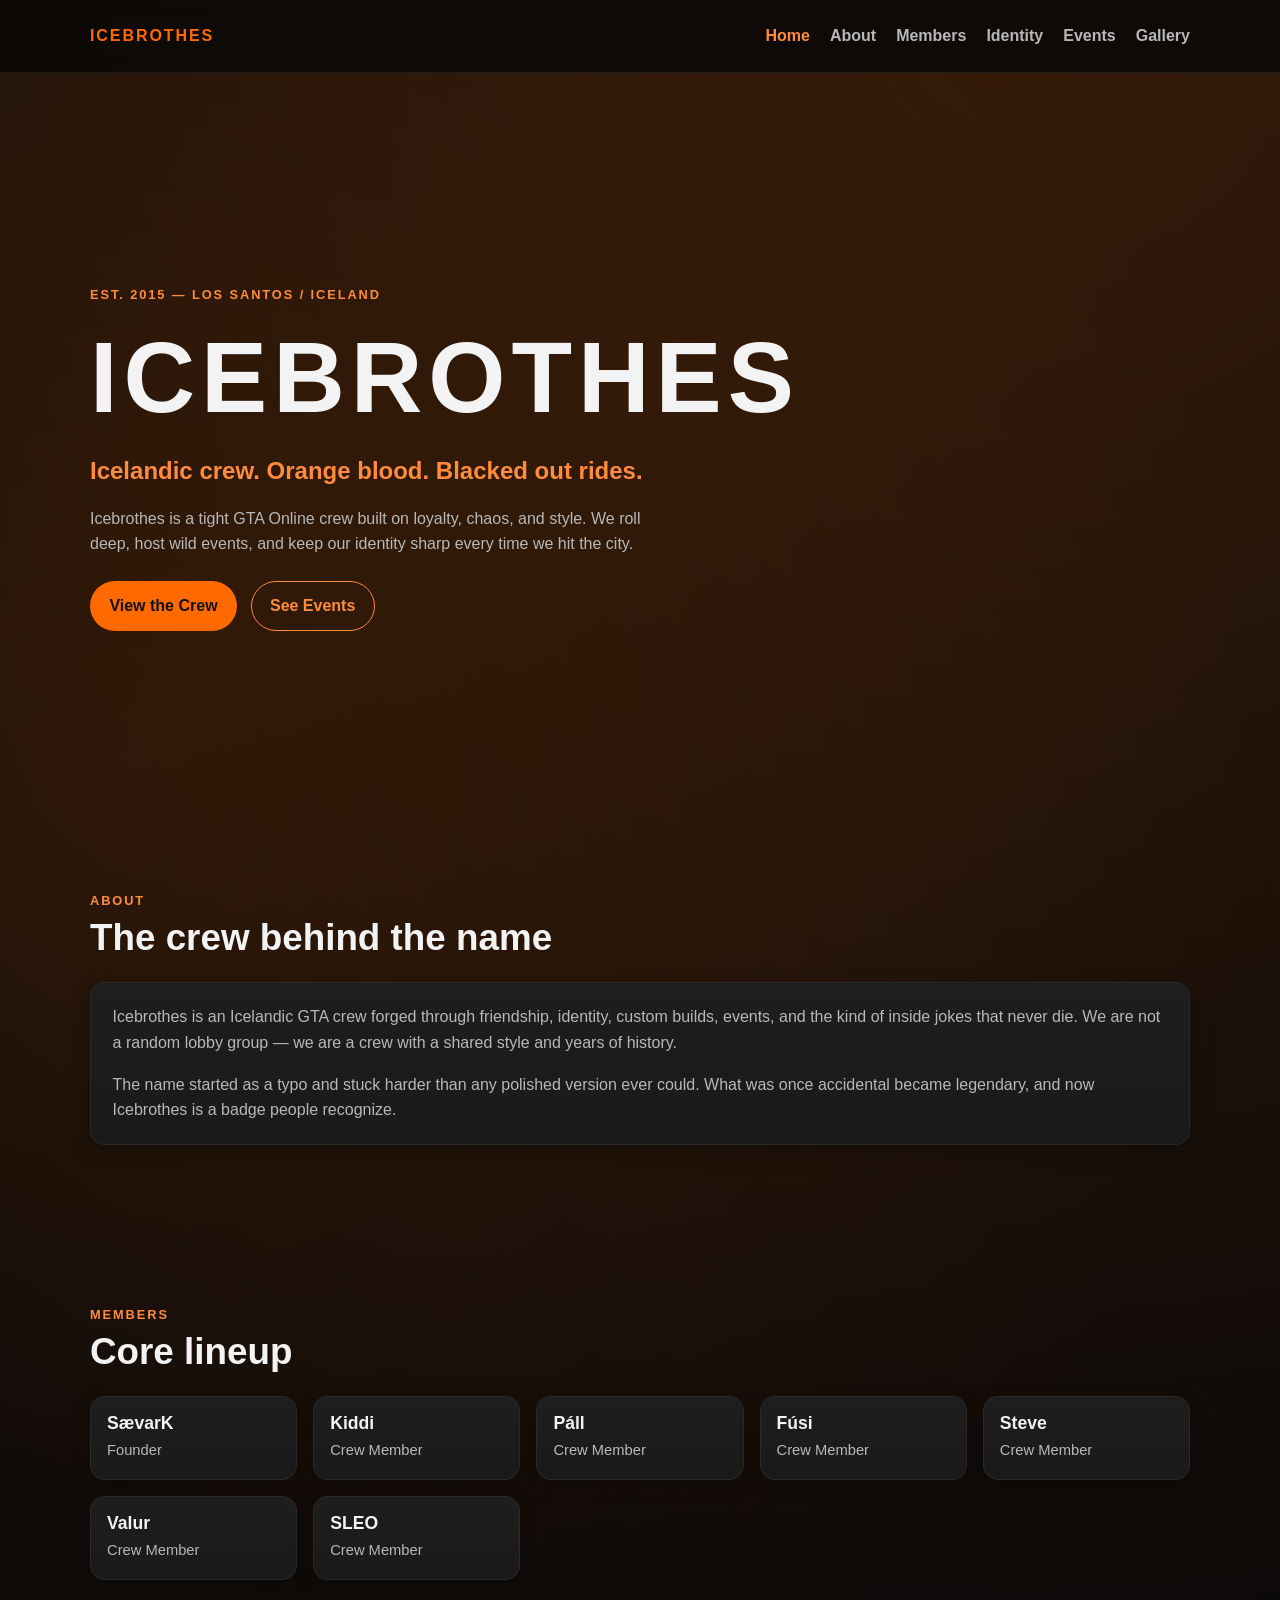
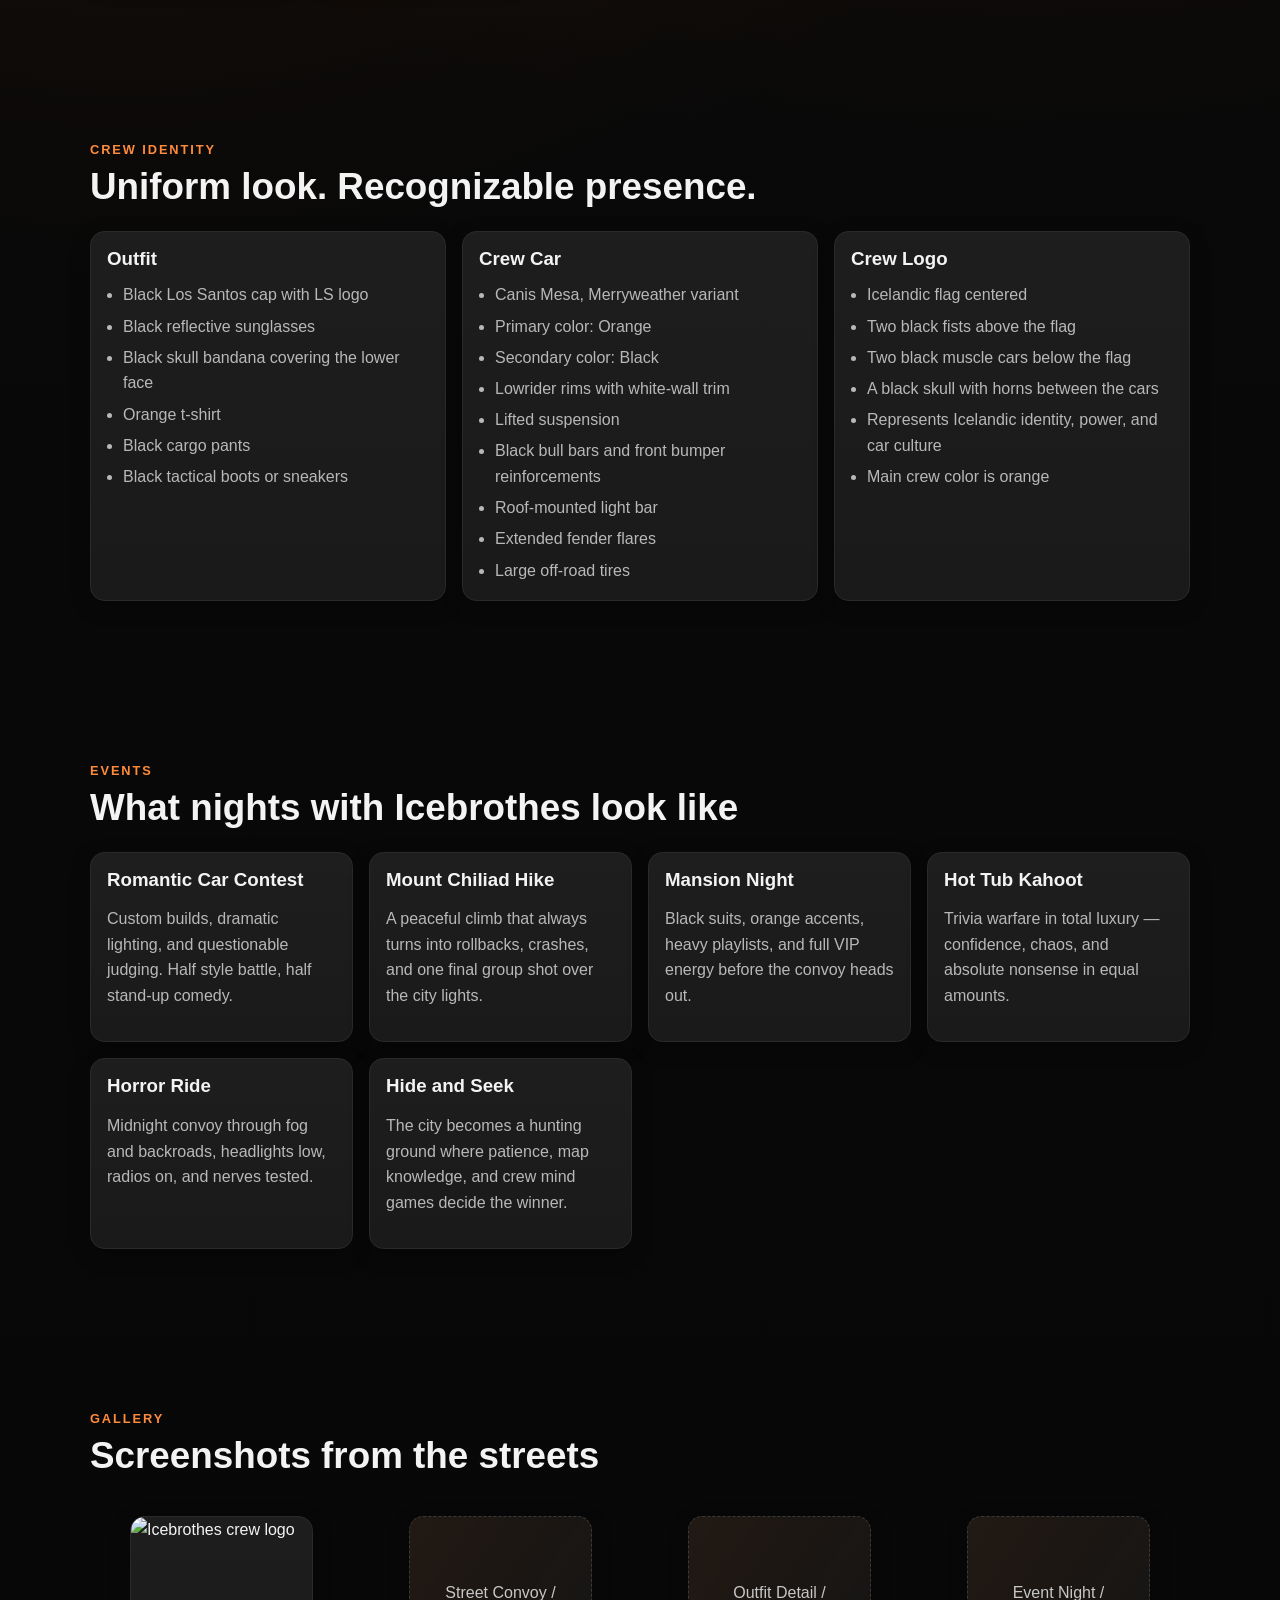
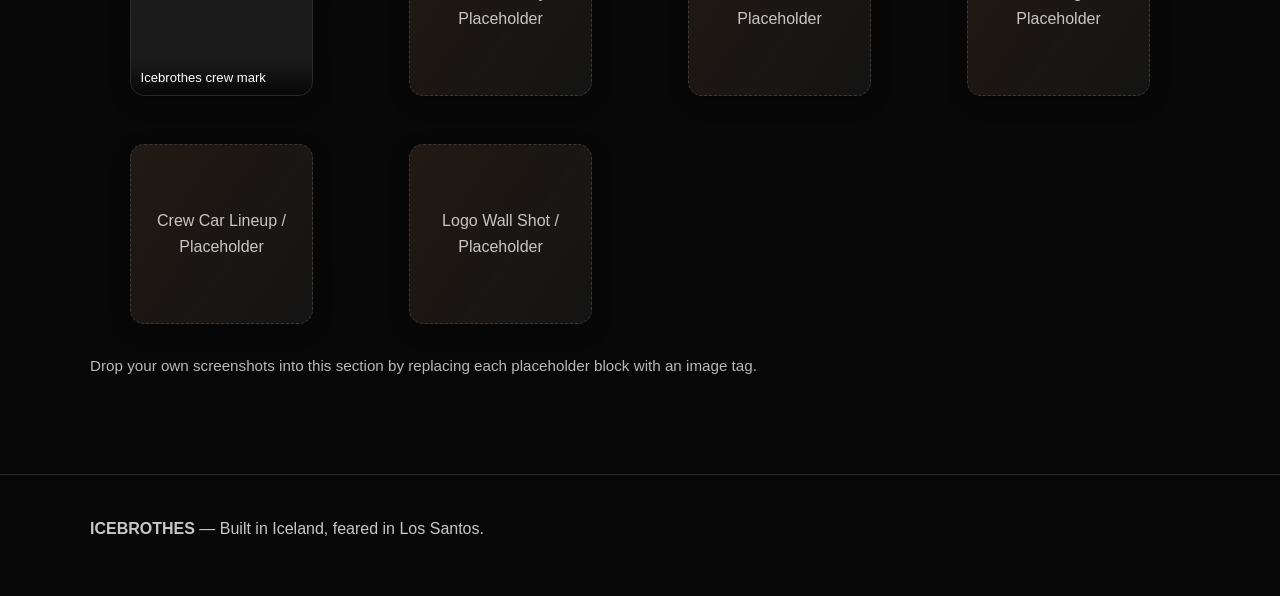
==== index.html @ 5634d784 "Build one-page Icebrothes static website Agent-Logs-Url: https://github.com/SaevarK966/Icebrothes/se" ====
<!DOCTYPE html>
<html lang="en">
<head>
  <meta charset="UTF-8" />
  <meta name="viewport" content="width=device-width, initial-scale=1.0" />
  <meta name="description" content="Icebrothes — Icelandic GTA Online crew. Orange blood. Blacked out rides." />
  <title>Icebrothes | Icelandic GTA Crew</title>
  <link rel="stylesheet" href="style.css" />
</head>
<body>
  <a class="skip-link" href="#home">Skip to content</a>

  <header class="site-header">
    <nav class="nav container" aria-label="Main navigation">
      <a class="brand" href="#home">ICEBROTHES</a>
      <button class="menu-toggle" aria-expanded="false" aria-controls="primary-nav" aria-label="Toggle menu">
        <span></span>
        <span></span>
        <span></span>
      </button>
      <ul id="primary-nav" class="nav-links">
        <li><a href="#home">Home</a></li>
        <li><a href="#about">About</a></li>
        <li><a href="#members">Members</a></li>
        <li><a href="#identity">Identity</a></li>
        <li><a href="#events">Events</a></li>
        <li><a href="#gallery">Gallery</a></li>
      </ul>
    </nav>
  </header>

  <main id="home">
    <section class="hero section container reveal">
      <p class="eyebrow">EST. 2015 — LOS SANTOS / ICELAND</p>
      <h1>ICEBROTHES</h1>
      <p class="tagline">Icelandic crew. Orange blood. Blacked out rides.</p>
      <p class="lead">
        Icebrothes is a tight GTA Online crew built on loyalty, chaos, and style. We roll deep, host wild events,
        and keep our identity sharp every time we hit the city.
      </p>
      <div class="hero-actions">
        <a class="btn btn-primary" href="#members">View the Crew</a>
        <a class="btn btn-ghost" href="#events">See Events</a>
      </div>
    </section>

    <section id="about" class="section container reveal">
      <div class="section-heading">
        <p class="eyebrow">About</p>
        <h2>The crew behind the name</h2>
      </div>
      <div class="panel">
        <p>
          Icebrothes is an Icelandic GTA crew forged through friendship, identity, custom builds, events, and the kind of
          inside jokes that never die. We are not a random lobby group — we are a crew with a shared style and years of history.
        </p>
        <p>
          The name started as a typo and stuck harder than any polished version ever could. What was once accidental became
          legendary, and now Icebrothes is a badge people recognize.
        </p>
      </div>
    </section>

    <section id="members" class="section container reveal">
      <div class="section-heading">
        <p class="eyebrow">Members</p>
        <h2>Core lineup</h2>
      </div>
      <div class="card-grid members-grid">
        <article class="card member-card"><h3>SævarK</h3><p>Founder</p></article>
        <article class="card member-card"><h3>Kiddi</h3><p>Crew Member</p></article>
        <article class="card member-card"><h3>Páll</h3><p>Crew Member</p></article>
        <article class="card member-card"><h3>Fúsi</h3><p>Crew Member</p></article>
        <article class="card member-card"><h3>Steve</h3><p>Crew Member</p></article>
        <article class="card member-card"><h3>Valur</h3><p>Crew Member</p></article>
        <article class="card member-card"><h3>SLEO</h3><p>Crew Member</p></article>
      </div>
    </section>

    <section id="identity" class="section container reveal">
      <div class="section-heading">
        <p class="eyebrow">Crew Identity</p>
        <h2>Uniform look. Recognizable presence.</h2>
      </div>
      <div class="card-grid identity-grid">
        <article class="card">
          <h3>Outfit</h3>
          <ul>
            <li>Black Los Santos cap with LS logo</li>
            <li>Black reflective sunglasses</li>
            <li>Black skull bandana covering the lower face</li>
            <li>Orange t-shirt</li>
            <li>Black cargo pants</li>
            <li>Black tactical boots or sneakers</li>
          </ul>
        </article>
        <article class="card">
          <h3>Crew Car</h3>
          <ul>
            <li>Canis Mesa, Merryweather variant</li>
            <li>Primary color: Orange</li>
            <li>Secondary color: Black</li>
            <li>Lowrider rims with white-wall trim</li>
            <li>Lifted suspension</li>
            <li>Black bull bars and front bumper reinforcements</li>
            <li>Roof-mounted light bar</li>
            <li>Extended fender flares</li>
            <li>Large off-road tires</li>
          </ul>
        </article>
        <article class="card">
          <h3>Crew Logo</h3>
          <ul>
            <li>Icelandic flag centered</li>
            <li>Two black fists above the flag</li>
            <li>Two black muscle cars below the flag</li>
            <li>A black skull with horns between the cars</li>
            <li>Represents Icelandic identity, power, and car culture</li>
            <li>Main crew color is orange</li>
          </ul>
        </article>
      </div>
    </section>

    <section id="events" class="section container reveal">
      <div class="section-heading">
        <p class="eyebrow">Events</p>
        <h2>What nights with Icebrothes look like</h2>
      </div>
      <div class="card-grid events-grid">
        <article class="card"><h3>Romantic Car Contest</h3><p>Custom builds, dramatic lighting, and questionable judging. Half style battle, half stand-up comedy.</p></article>
        <article class="card"><h3>Mount Chiliad Hike</h3><p>A peaceful climb that always turns into rollbacks, crashes, and one final group shot over the city lights.</p></article>
        <article class="card"><h3>Mansion Night</h3><p>Black suits, orange accents, heavy playlists, and full VIP energy before the convoy heads out.</p></article>
        <article class="card"><h3>Hot Tub Kahoot</h3><p>Trivia warfare in total luxury — confidence, chaos, and absolute nonsense in equal amounts.</p></article>
        <article class="card"><h3>Horror Ride</h3><p>Midnight convoy through fog and backroads, headlights low, radios on, and nerves tested.</p></article>
        <article class="card"><h3>Hide and Seek</h3><p>The city becomes a hunting ground where patience, map knowledge, and crew mind games decide the winner.</p></article>
      </div>
    </section>

    <section id="gallery" class="section container reveal">
      <div class="section-heading">
        <p class="eyebrow">Gallery</p>
        <h2>Screenshots from the streets</h2>
      </div>
      <div class="gallery-grid" aria-label="Image placeholders for crew screenshots">
        <figure class="gallery-item has-image">
          <img src="https://github.com/user-attachments/assets/0f6890c6-eac4-4b4f-9a93-0c4529bdffd0" alt="Icebrothes crew logo" loading="lazy" />
          <figcaption>Icebrothes crew mark</figcaption>
        </figure>
        <figure class="gallery-item placeholder"><span>Street Convoy / Placeholder</span></figure>
        <figure class="gallery-item placeholder"><span>Outfit Detail / Placeholder</span></figure>
        <figure class="gallery-item placeholder"><span>Event Night / Placeholder</span></figure>
        <figure class="gallery-item placeholder"><span>Crew Car Lineup / Placeholder</span></figure>
        <figure class="gallery-item placeholder"><span>Logo Wall Shot / Placeholder</span></figure>
      </div>
      <p class="gallery-note">Drop your own screenshots into this section by replacing each placeholder block with an image tag.</p>
    </section>
  </main>

  <footer class="site-footer">
    <div class="container">
      <p><strong>ICEBROTHES</strong> — Built in Iceland, feared in Los Santos.</p>
    </div>
  </footer>

  <script src="script.js"></script>
</body>
</html>
---- style.css ----
:root {
  --bg: #080808;
  --bg-soft: #141414;
  --card: #1a1a1a;
  --text: #f3f3f3;
  --muted: #b8b8b8;
  --accent: #ff6a00;
  --accent-soft: #ff8b3d;
  --border: #2a2a2a;
  --shadow: 0 12px 30px rgba(0, 0, 0, 0.35);
}

* {
  box-sizing: border-box;
}

html {
  scroll-behavior: smooth;
}

body {
  margin: 0;
  font-family: "Segoe UI", Inter, Roboto, Arial, sans-serif;
  background:
    radial-gradient(circle at 80% 0%, rgba(255, 106, 0, 0.18), transparent 45%),
    radial-gradient(circle at 10% 20%, rgba(255, 106, 0, 0.1), transparent 35%),
    linear-gradient(180deg, #0a0a0a 0%, #070707 100%);
  color: var(--text);
  line-height: 1.6;
}

a {
  color: inherit;
  text-decoration: none;
}

img {
  max-width: 100%;
  display: block;
}

.container {
  width: min(1100px, 92%);
  margin: 0 auto;
}

.section {
  padding: 5rem 0;
}

.skip-link {
  position: absolute;
  left: -9999px;
}

.skip-link:focus {
  left: 1rem;
  top: 1rem;
  background: var(--accent);
  color: #000;
  padding: 0.5rem 0.75rem;
  border-radius: 0.375rem;
  z-index: 1000;
}

.site-header {
  position: sticky;
  top: 0;
  z-index: 999;
  backdrop-filter: blur(8px);
  background: rgba(8, 8, 8, 0.82);
  border-bottom: 1px solid rgba(255, 255, 255, 0.08);
}

.nav {
  min-height: 4.5rem;
  display: flex;
  align-items: center;
  justify-content: space-between;
  gap: 1rem;
}

.brand {
  font-weight: 900;
  letter-spacing: 0.12em;
  color: var(--accent);
}

.nav-links {
  list-style: none;
  display: flex;
  gap: 1.25rem;
  margin: 0;
  padding: 0;
}

.nav-links a {
  font-weight: 600;
  color: var(--muted);
  transition: color 0.2s ease;
}

.nav-links a:hover,
.nav-links a:focus-visible,
.nav-links a.active {
  color: var(--accent-soft);
}

.menu-toggle {
  display: none;
  border: 1px solid var(--border);
  background: var(--bg-soft);
  border-radius: 0.5rem;
  width: 2.7rem;
  height: 2.7rem;
  padding: 0.4rem;
  cursor: pointer;
}

.menu-toggle span {
  display: block;
  width: 100%;
  height: 2px;
  background: var(--text);
  margin: 0.3rem 0;
}

.hero {
  min-height: 82vh;
  display: grid;
  align-content: center;
  gap: 1rem;
  padding-top: 7rem;
}

.eyebrow {
  color: var(--accent-soft);
  text-transform: uppercase;
  letter-spacing: 0.15em;
  font-size: 0.8rem;
  font-weight: 700;
  margin: 0;
}

h1,
h2,
h3 {
  margin: 0;
  line-height: 1.15;
}

h1 {
  font-size: clamp(2.5rem, 8vw, 6.2rem);
  letter-spacing: 0.06em;
}

.tagline {
  margin: 0;
  font-size: clamp(1.05rem, 2.4vw, 1.5rem);
  font-weight: 700;
  color: var(--accent-soft);
}

.lead {
  max-width: 62ch;
  margin: 0;
  color: var(--muted);
}

.hero-actions {
  display: flex;
  flex-wrap: wrap;
  gap: 0.85rem;
  margin-top: 0.5rem;
}

.btn {
  display: inline-flex;
  align-items: center;
  justify-content: center;
  border-radius: 999px;
  padding: 0.7rem 1.15rem;
  font-weight: 700;
  border: 1px solid transparent;
  transition: transform 0.2s ease, box-shadow 0.2s ease, border-color 0.2s ease, background-color 0.2s ease;
}

.btn:hover,
.btn:focus-visible {
  transform: translateY(-2px);
  box-shadow: var(--shadow);
}

.btn-primary {
  background: var(--accent);
  color: #111;
}

.btn-primary:hover,
.btn-primary:focus-visible {
  background: var(--accent-soft);
}

.btn-ghost {
  border-color: var(--accent-soft);
  color: var(--accent-soft);
}

.btn-ghost:hover,
.btn-ghost:focus-visible {
  background: rgba(255, 106, 0, 0.12);
}

.section-heading {
  margin-bottom: 1.4rem;
}

.section-heading h2 {
  margin-top: 0.35rem;
  font-size: clamp(1.6rem, 4vw, 2.3rem);
}

.panel,
.card,
.gallery-item {
  background: linear-gradient(180deg, rgba(255, 255, 255, 0.015), rgba(255, 255, 255, 0)), var(--card);
  border: 1px solid var(--border);
  border-radius: 0.9rem;
  box-shadow: 0 6px 20px rgba(0, 0, 0, 0.25);
}

.panel {
  padding: 1.35rem;
}

.panel p {
  margin: 0;
  color: var(--muted);
}

.panel p + p {
  margin-top: 1rem;
}

.card-grid {
  display: grid;
  gap: 1rem;
}

.members-grid {
  grid-template-columns: repeat(auto-fit, minmax(180px, 1fr));
}

.identity-grid,
.events-grid {
  grid-template-columns: repeat(auto-fit, minmax(240px, 1fr));
}

.card {
  padding: 1rem 1rem 1.05rem;
  transition: transform 0.2s ease, border-color 0.2s ease;
}

.card:hover,
.card:focus-within {
  transform: translateY(-3px);
  border-color: rgba(255, 106, 0, 0.45);
}

.member-card h3 {
  font-size: 1.1rem;
}

.member-card p {
  margin: 0.35rem 0 0;
  color: var(--accent-soft);
  font-size: 0.92rem;
}

.card p,
.card li {
  color: var(--muted);
}

.card ul {
  margin: 0.8rem 0 0;
  padding-left: 1rem;
}

.card li + li {
  margin-top: 0.35rem;
}

.gallery-grid {
  display: grid;
  gap: 1rem;
  grid-template-columns: repeat(auto-fit, minmax(220px, 1fr));
}

.gallery-item {
  min-height: 180px;
  position: relative;
  overflow: hidden;
}

.gallery-item img {
  width: 100%;
  height: 100%;
  object-fit: cover;
}

.gallery-item figcaption {
  position: absolute;
  bottom: 0;
  left: 0;
  right: 0;
  padding: 0.45rem 0.6rem;
  font-size: 0.82rem;
  color: #fff;
  background: linear-gradient(to top, rgba(0, 0, 0, 0.72), transparent);
}

.gallery-item.placeholder {
  display: grid;
  place-items: center;
  border-style: dashed;
  border-color: #3a3a3a;
  color: #c7c7c7;
  background:
    linear-gradient(125deg, rgba(255, 106, 0, 0.06), rgba(255, 106, 0, 0)),
    #141414;
  text-align: center;
  padding: 1rem;
}

.gallery-note {
  margin-top: 0.9rem;
  color: var(--muted);
  font-size: 0.95rem;
}

.site-footer {
  border-top: 1px solid var(--border);
  padding: 1.6rem 0 2.4rem;
  color: #c8c8c8;
}

.reveal {
  opacity: 0;
  transform: translateY(18px);
  transition: opacity 0.55s ease, transform 0.55s ease;
}

.reveal.visible {
  opacity: 1;
  transform: translateY(0);
}

:focus-visible {
  outline: 2px solid var(--accent-soft);
  outline-offset: 2px;
}

@media (max-width: 850px) {
  .menu-toggle {
    display: inline-block;
  }

  .nav-links {
    position: absolute;
    top: 4.5rem;
    left: 4%;
    right: 4%;
    background: rgba(14, 14, 14, 0.98);
    border: 1px solid var(--border);
    border-radius: 0.9rem;
    padding: 0.75rem;
    flex-direction: column;
    gap: 0.25rem;
    display: none;
  }

  .nav-links a {
    display: block;
    padding: 0.6rem 0.7rem;
    border-radius: 0.45rem;
  }

  .nav-links.open {
    display: flex;
  }

  .hero {
    min-height: 70vh;
  }
}
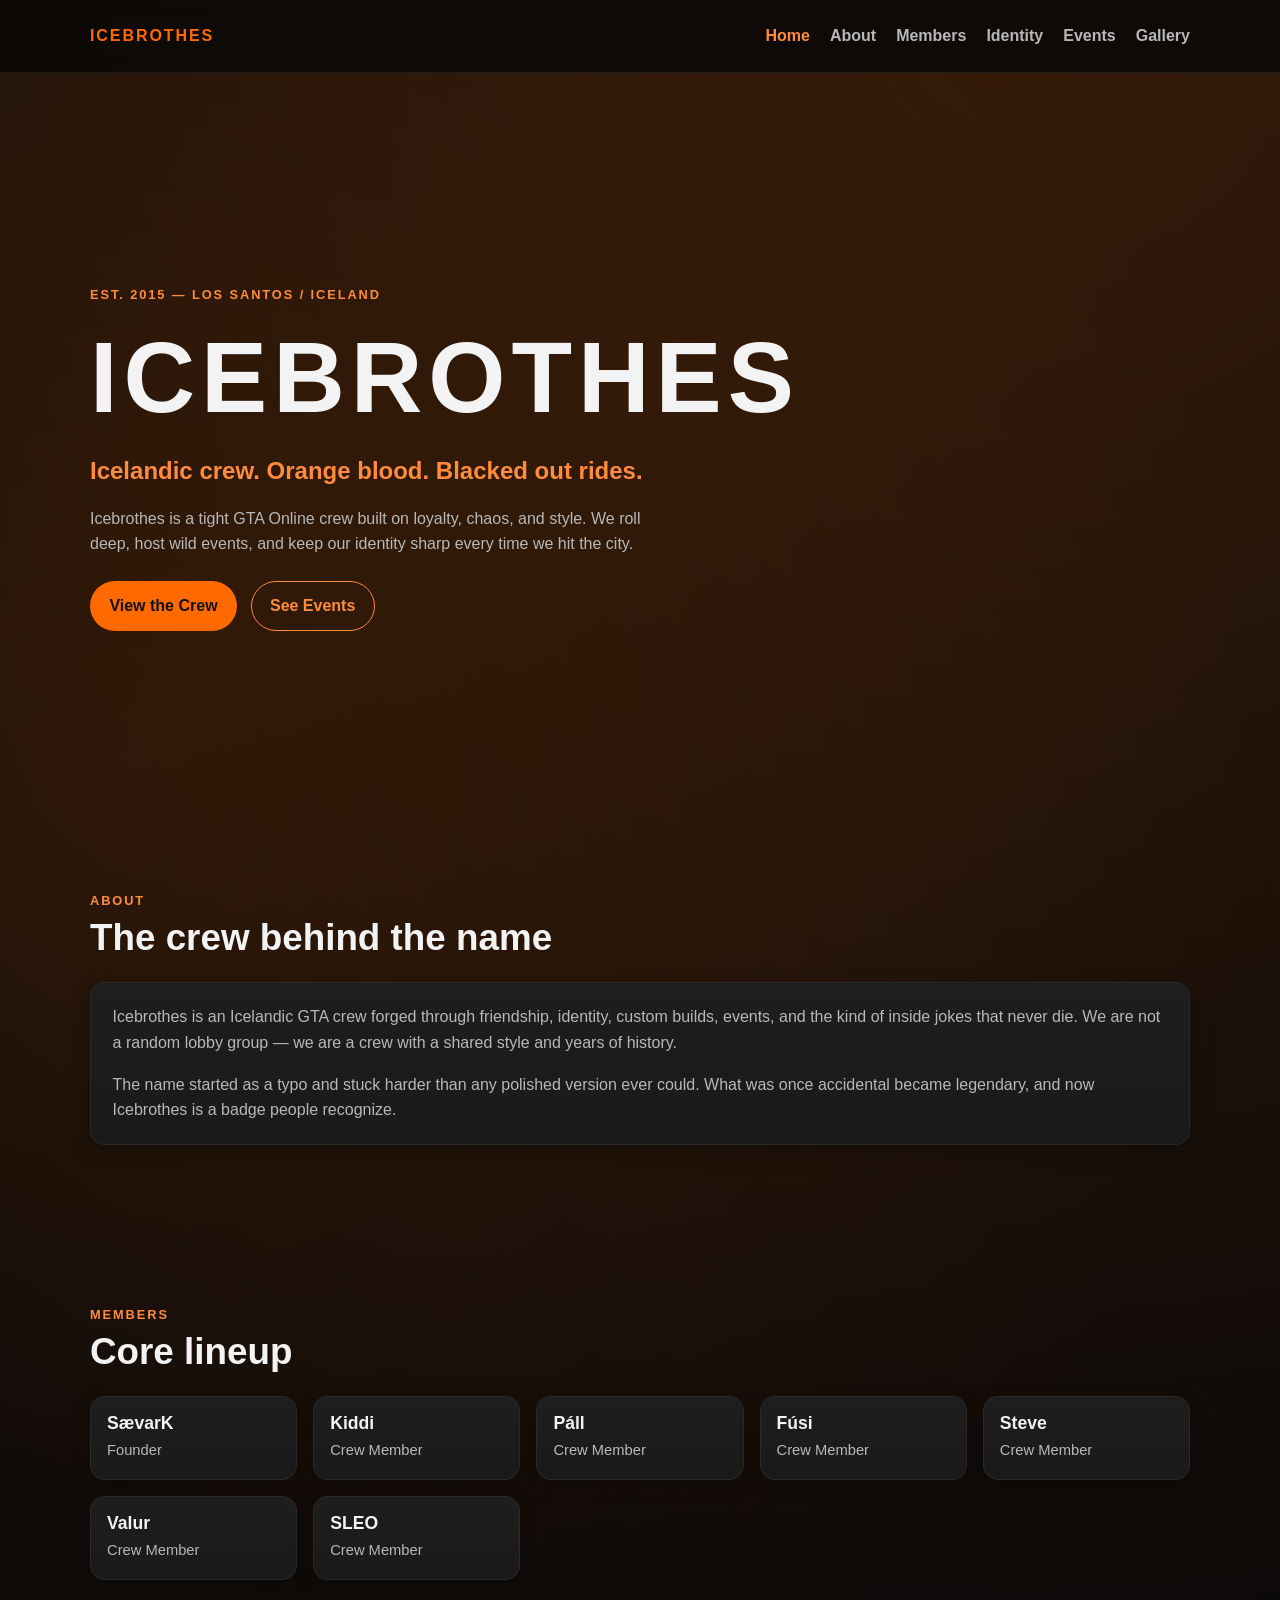
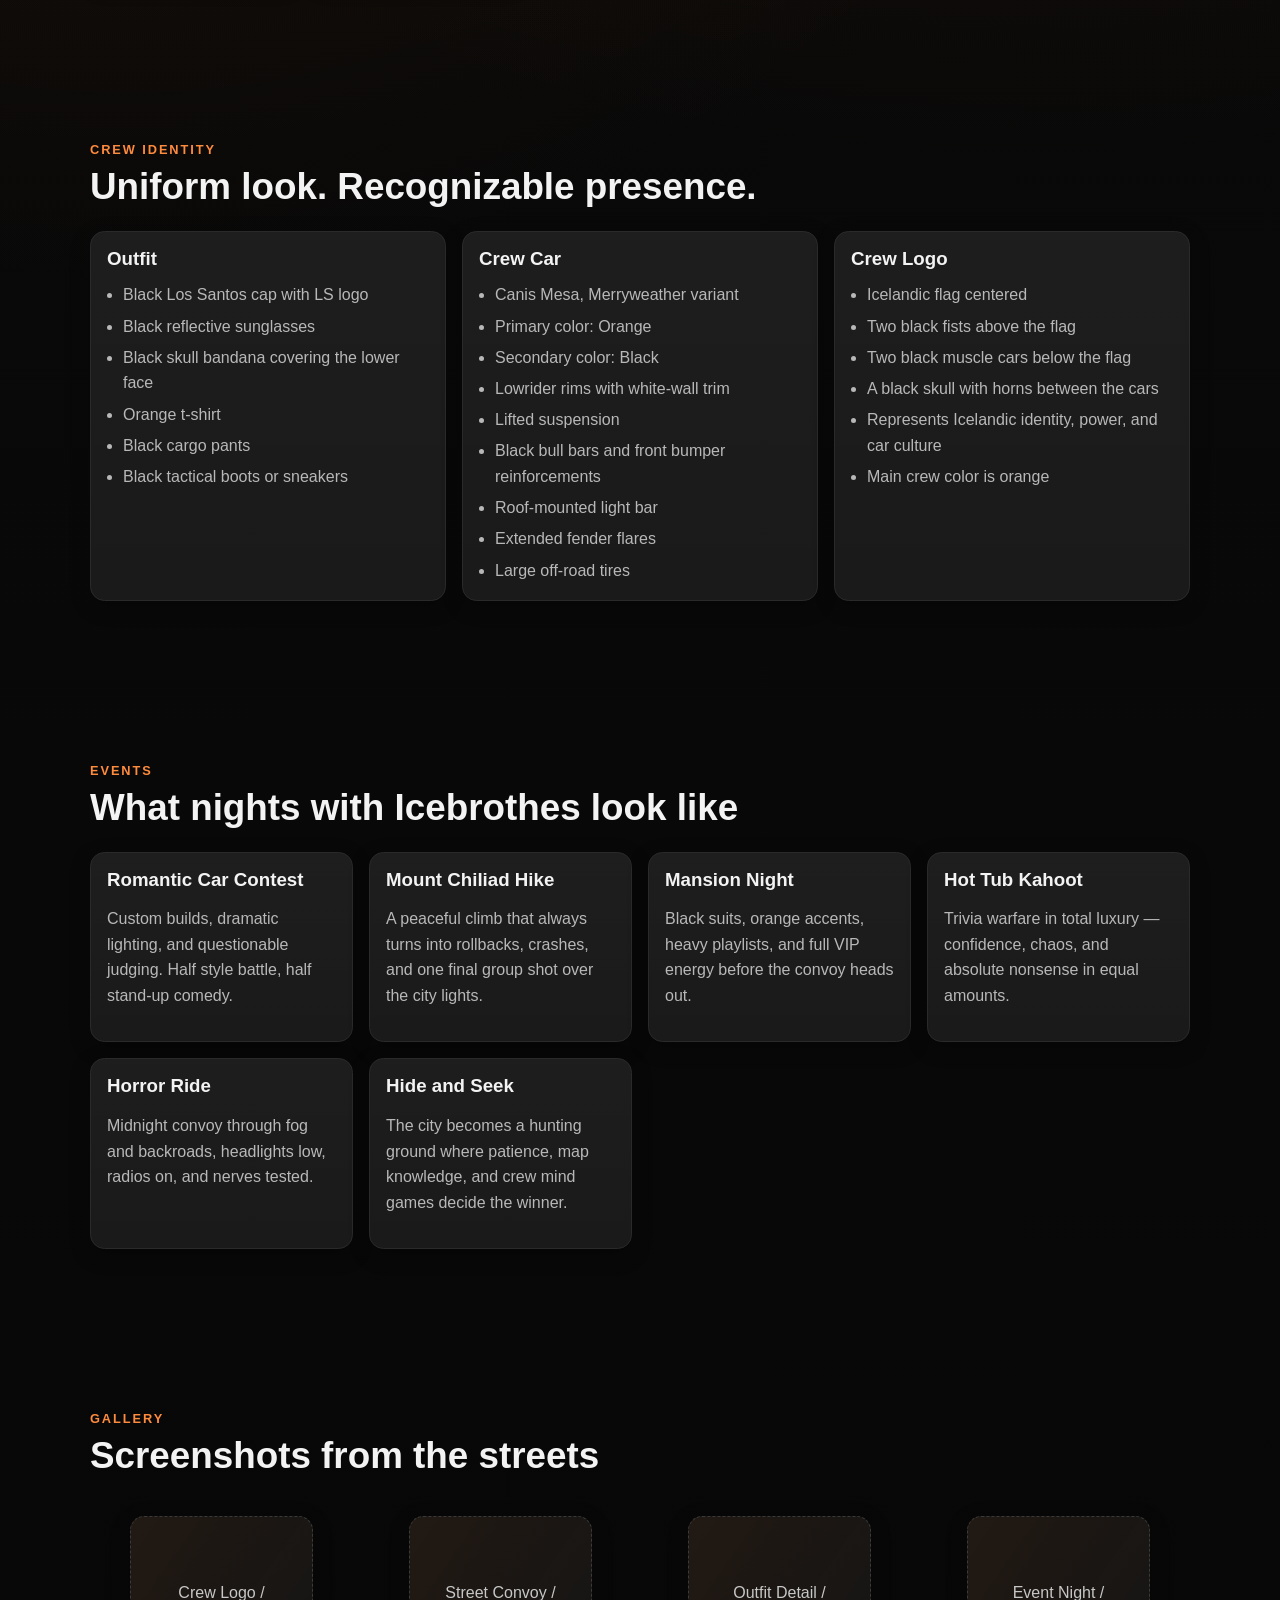
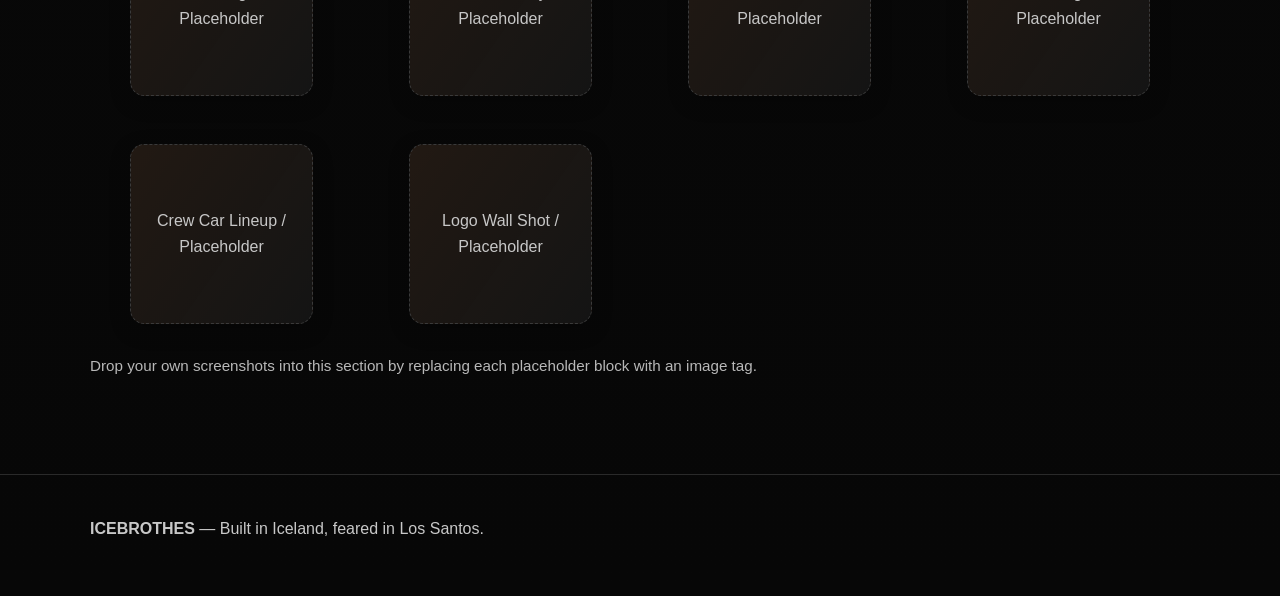
==== commit 92d8a3dd: "Refine static site robustness and dependency-free gallery Agent-Logs-Url: https://github.com/SaevarK" ====
--- a/index.html
+++ b/index.html
@@ -143,10 +143,7 @@
         <h2>Screenshots from the streets</h2>
       </div>
       <div class="gallery-grid" aria-label="Image placeholders for crew screenshots">
-        <figure class="gallery-item has-image">
-          <img src="https://github.com/user-attachments/assets/0f6890c6-eac4-4b4f-9a93-0c4529bdffd0" alt="Icebrothes crew logo" loading="lazy" />
-          <figcaption>Icebrothes crew mark</figcaption>
-        </figure>
+        <figure class="gallery-item placeholder"><span>Crew Logo / Placeholder</span></figure>
         <figure class="gallery-item placeholder"><span>Street Convoy / Placeholder</span></figure>
         <figure class="gallery-item placeholder"><span>Outfit Detail / Placeholder</span></figure>
         <figure class="gallery-item placeholder"><span>Event Night / Placeholder</span></figure>
--- a/style.css
+++ b/style.css
@@ -20,7 +20,7 @@
 
 body {
   margin: 0;
-  font-family: "Segoe UI", Inter, Roboto, Arial, sans-serif;
+  font-family: "Segoe UI", Roboto, Arial, sans-serif;
   background:
     radial-gradient(circle at 80% 0%, rgba(255, 106, 0, 0.18), transparent 45%),
     radial-gradient(circle at 10% 20%, rgba(255, 106, 0, 0.1), transparent 35%),
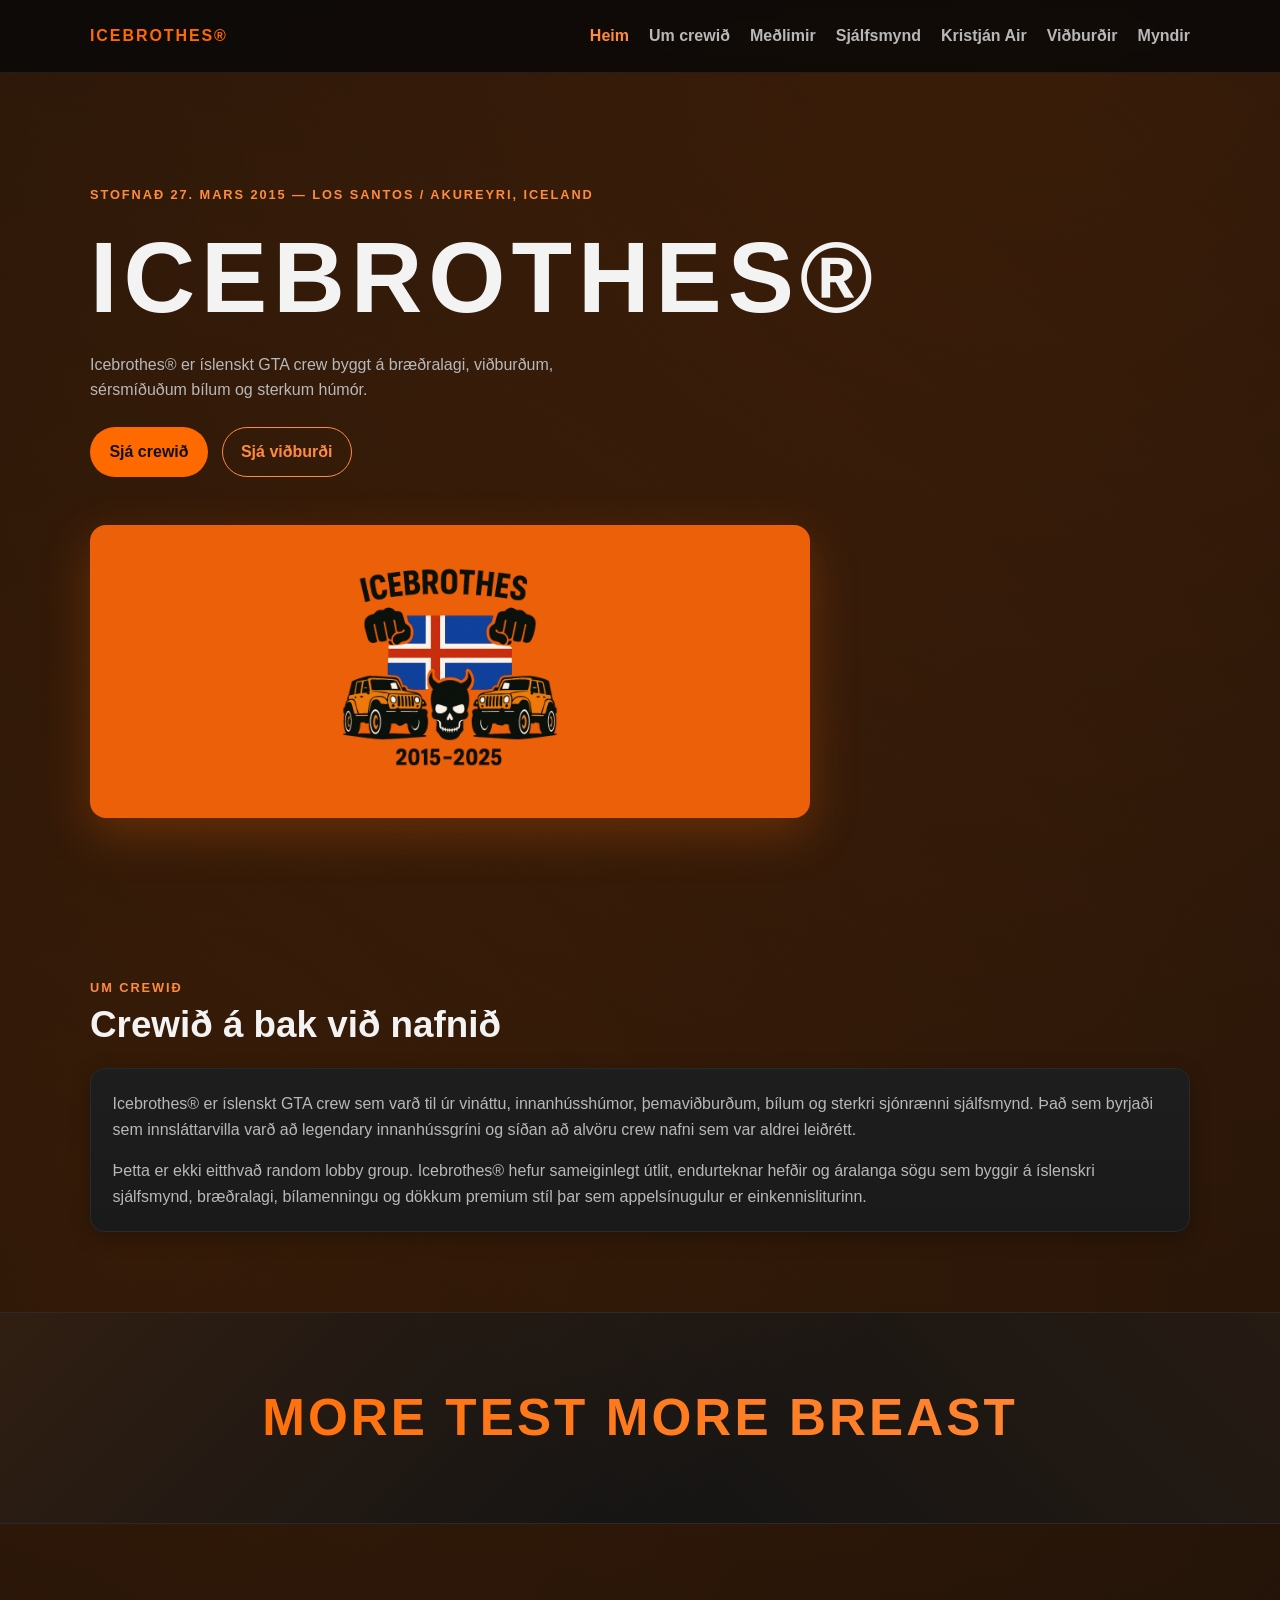
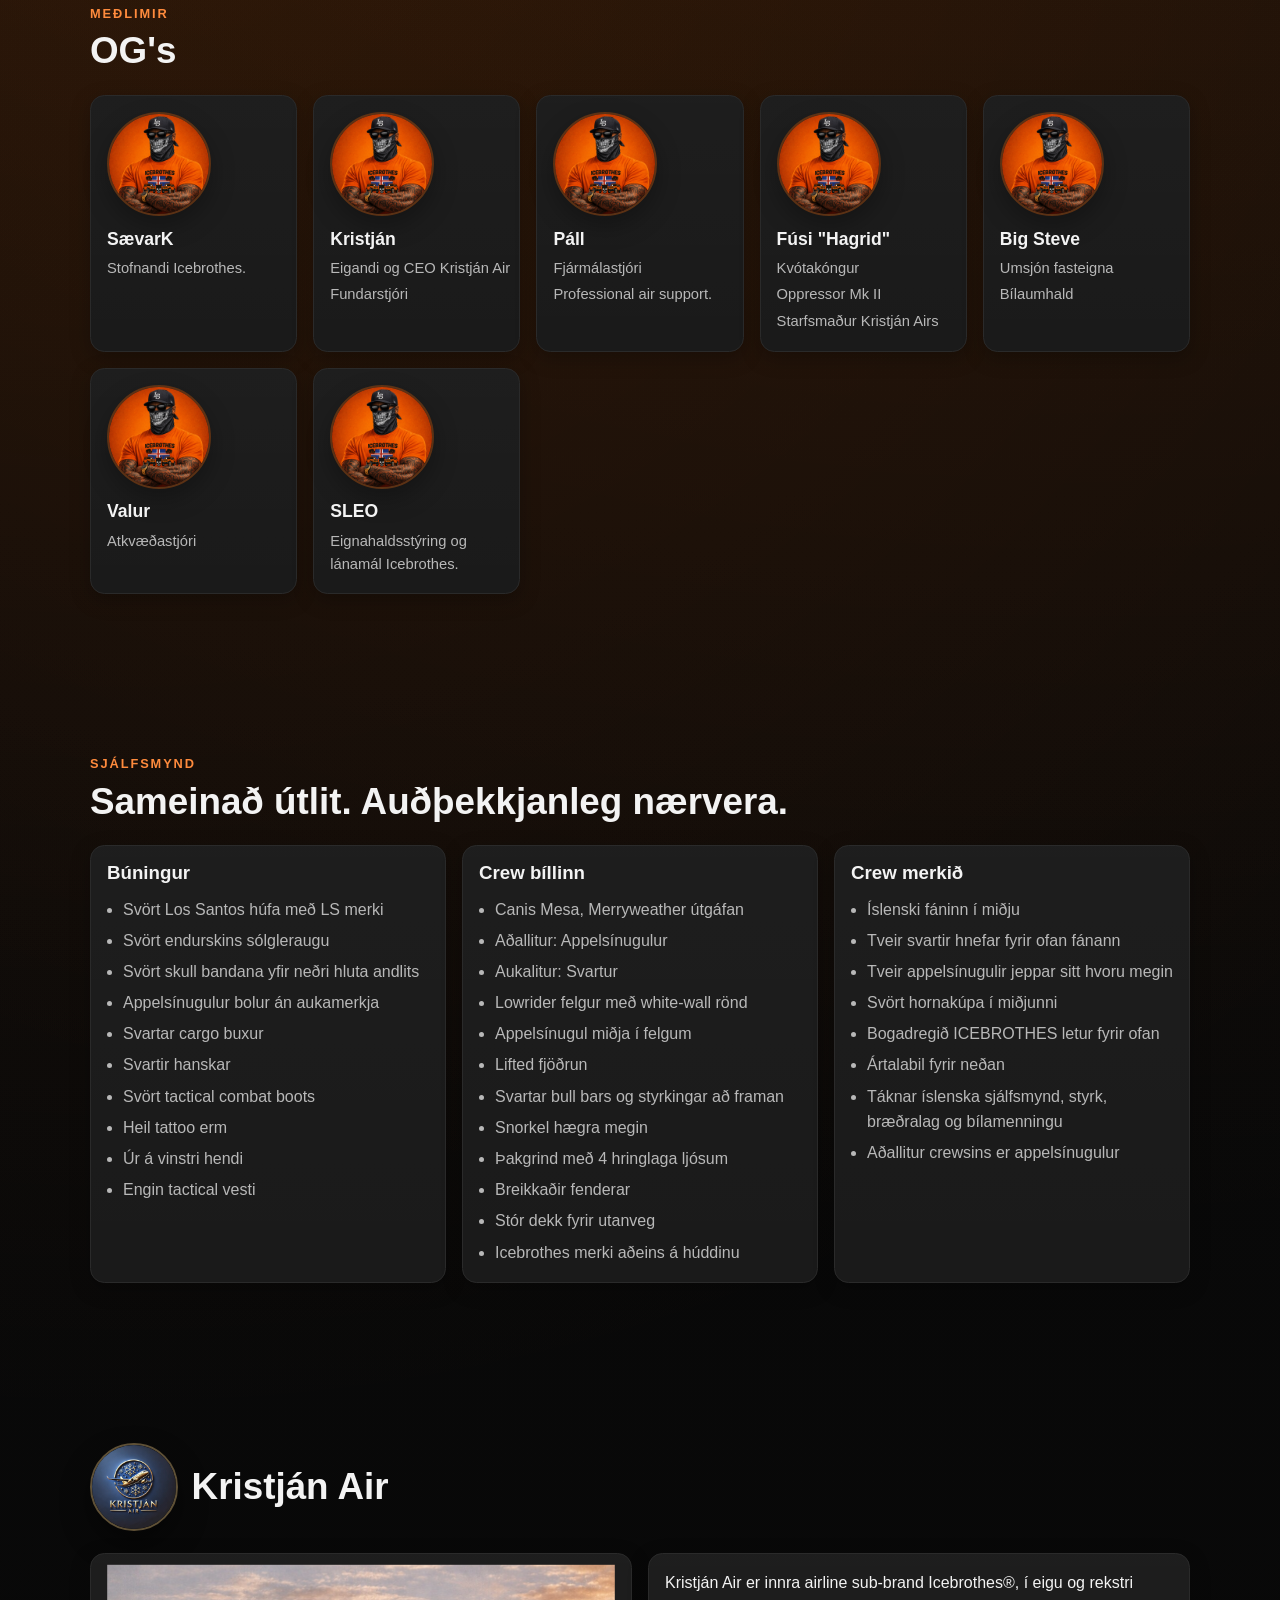
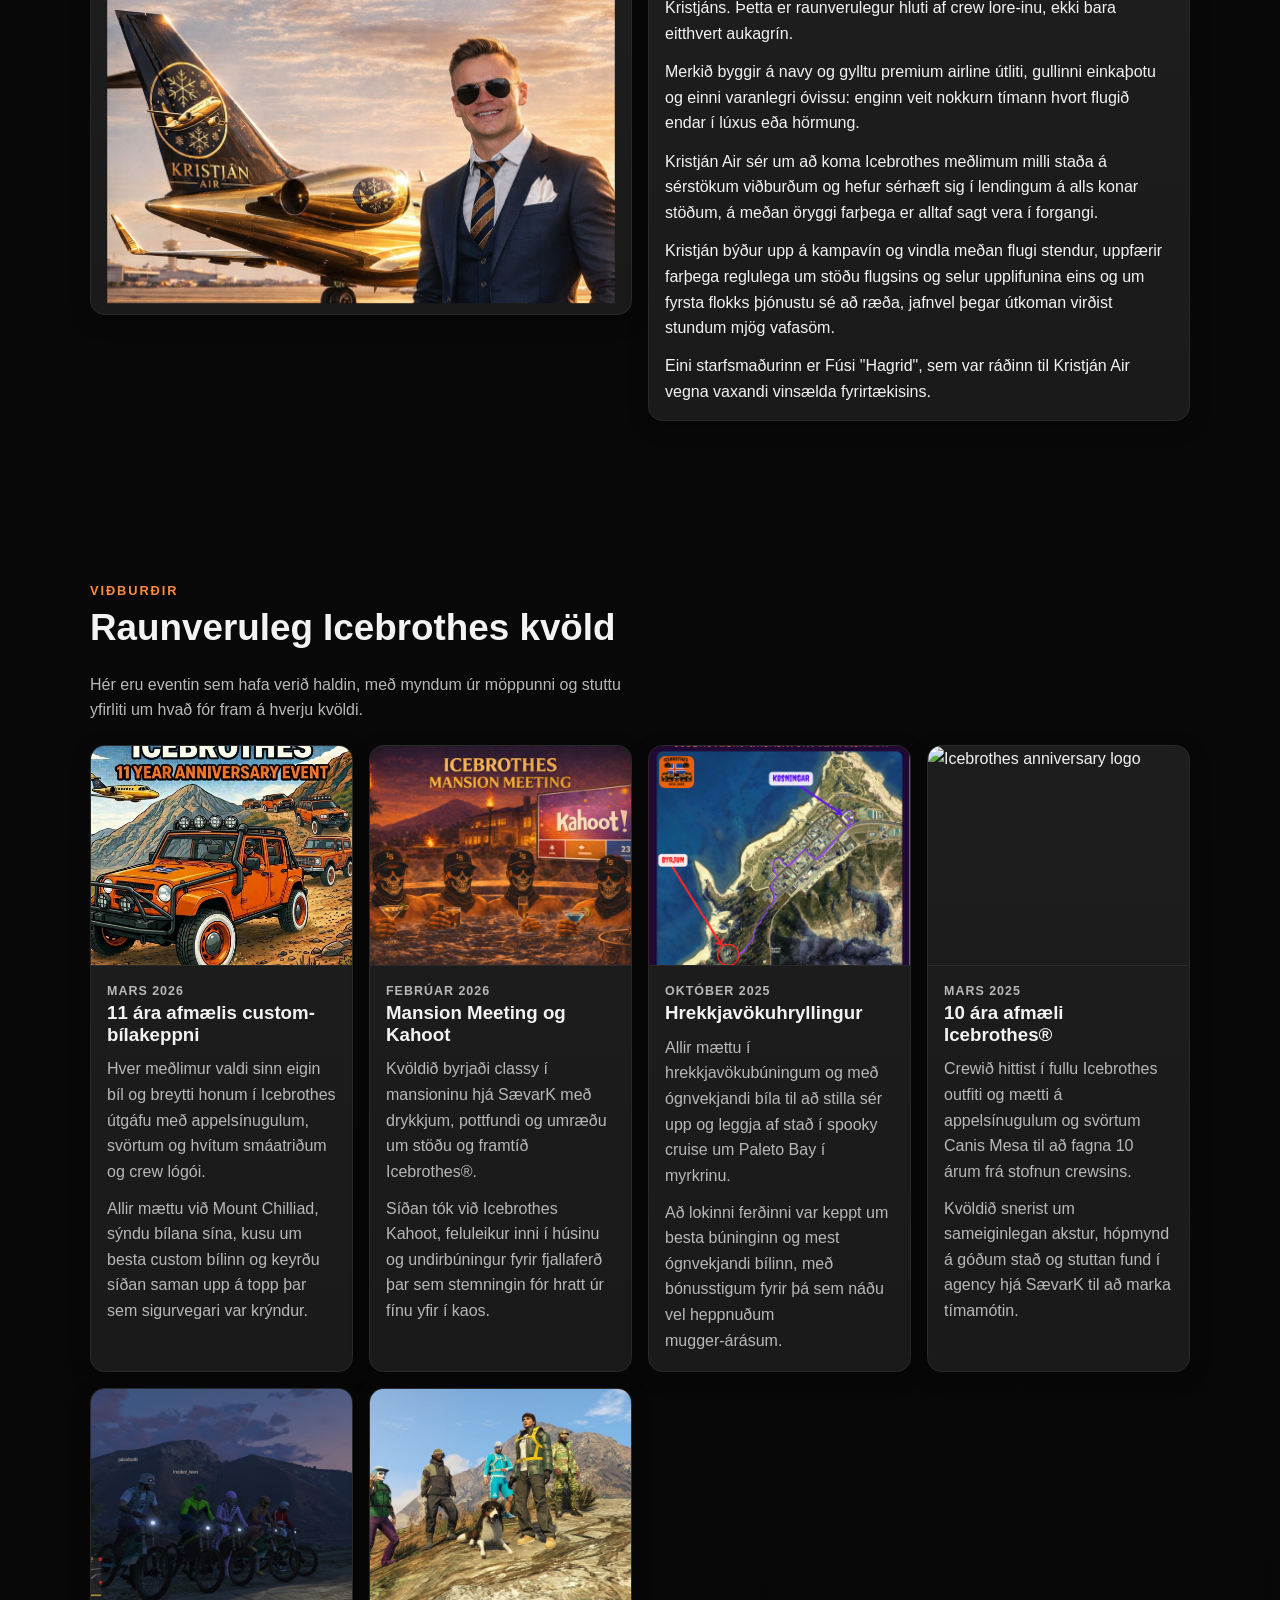
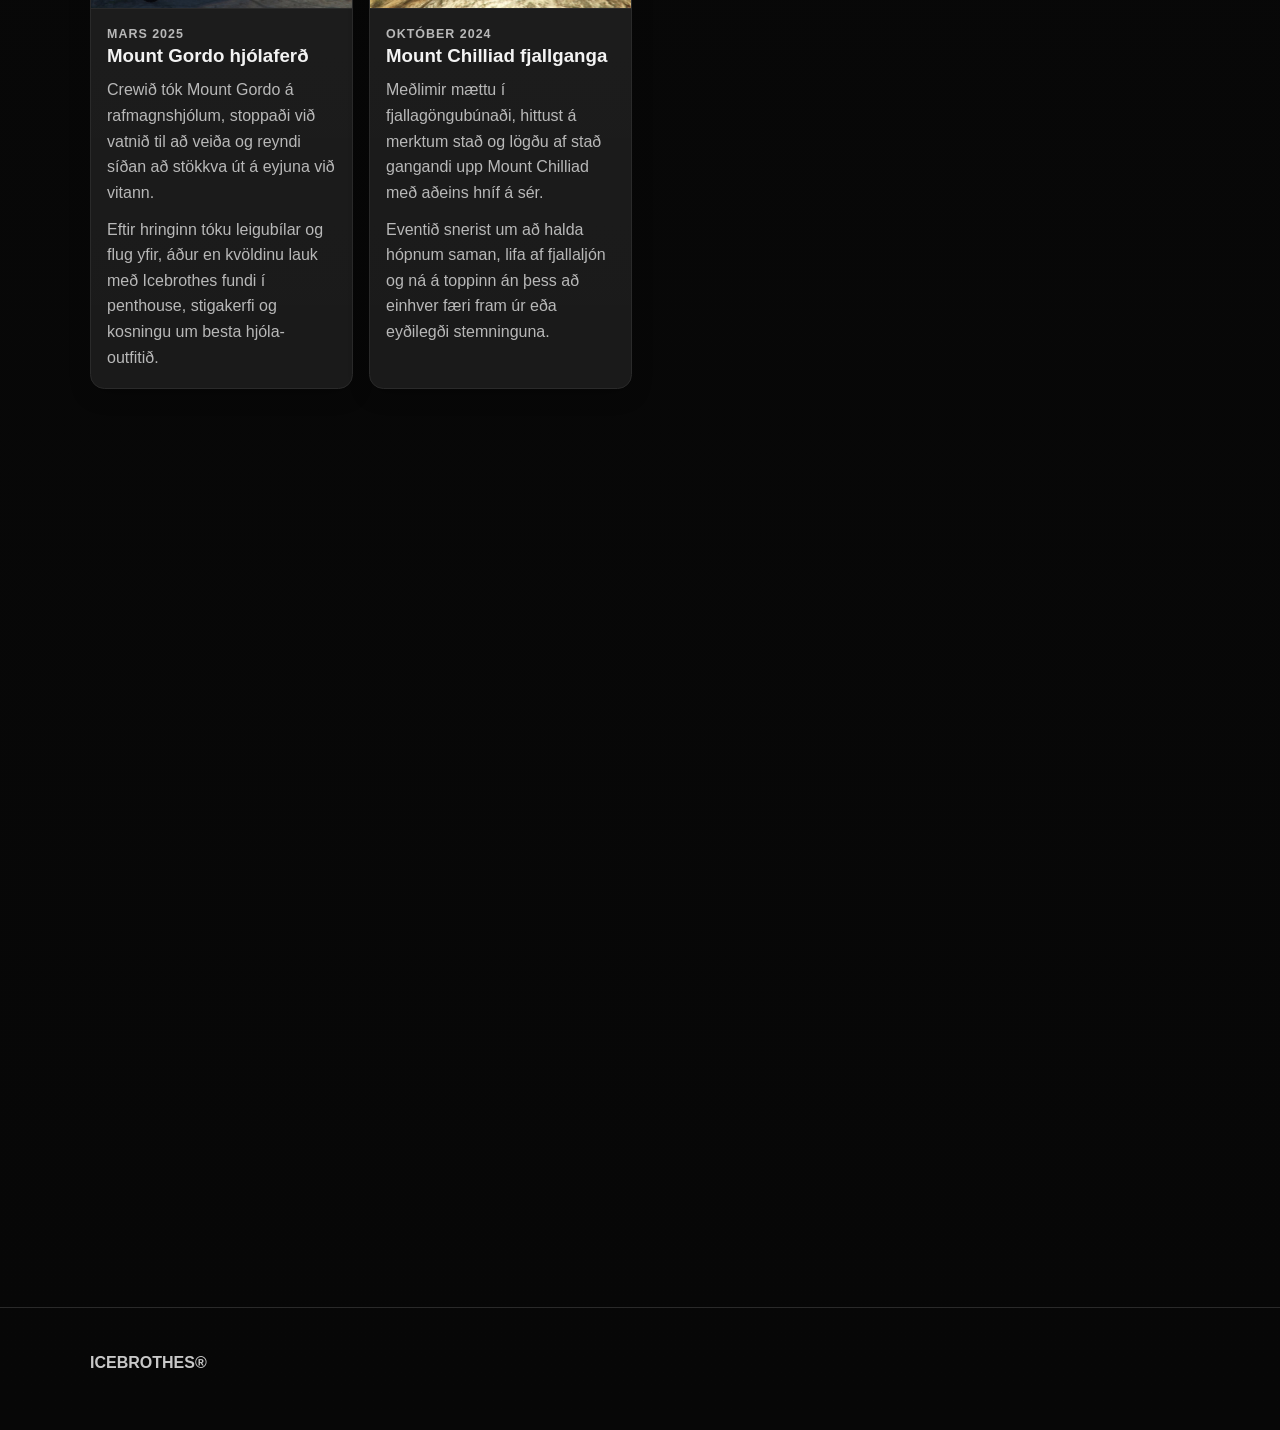
==== commit 46282e07: "a" ====
--- a/index.html
+++ b/index.html
@@ -1,162 +1,340 @@
 <!DOCTYPE html>
-<html lang="en">
+<html lang="is">
 <head>
   <meta charset="UTF-8" />
   <meta name="viewport" content="width=device-width, initial-scale=1.0" />
-  <meta name="description" content="Icebrothes — Icelandic GTA Online crew. Orange blood. Blacked out rides." />
-  <title>Icebrothes | Icelandic GTA Crew</title>
+  <meta name="description" content="Icebrothes® — íslenskt GTA crew. Appelsínugult blóð. Svartaðir bílar." />
+  <title>Icebrothes® | Íslenskt GTA crew</title>
   <link rel="stylesheet" href="style.css" />
 </head>
 <body>
-  <a class="skip-link" href="#home">Skip to content</a>
+  <a class="skip-link" href="#home">Sleppa í efni</a>
 
   <header class="site-header">
-    <nav class="nav container" aria-label="Main navigation">
-      <a class="brand" href="#home">ICEBROTHES</a>
-      <button class="menu-toggle" aria-expanded="false" aria-controls="primary-nav" aria-label="Toggle menu">
+    <nav class="nav container" aria-label="Aðalvalmynd">
+      <a class="brand" href="#home">ICEBROTHES®</a>
+      <button class="menu-toggle" aria-expanded="false" aria-controls="primary-nav" aria-label="Opna valmynd">
         <span></span>
         <span></span>
         <span></span>
       </button>
       <ul id="primary-nav" class="nav-links">
-        <li><a href="#home">Home</a></li>
-        <li><a href="#about">About</a></li>
-        <li><a href="#members">Members</a></li>
-        <li><a href="#identity">Identity</a></li>
-        <li><a href="#events">Events</a></li>
-        <li><a href="#gallery">Gallery</a></li>
+        <li><a href="#home">Heim</a></li>
+        <li><a href="#about">Um crewið</a></li>
+        <li><a href="#members">Meðlimir</a></li>
+        <li><a href="#identity">Sjálfsmynd</a></li>
+        <li><a href="#kristjan-air">Kristján Air</a></li>
+        <li><a href="#events">Viðburðir</a></li>
+        <li><a href="#gallery">Myndir</a></li>
       </ul>
     </nav>
   </header>
 
   <main id="home">
     <section class="hero section container reveal">
-      <p class="eyebrow">EST. 2015 — LOS SANTOS / ICELAND</p>
-      <h1>ICEBROTHES</h1>
-      <p class="tagline">Icelandic crew. Orange blood. Blacked out rides.</p>
+      <p class="eyebrow">STOFNAÐ 27. MARS 2015 — LOS SANTOS / AKUREYRI, ICELAND</p>
+      <h1>ICEBROTHES®</h1>
       <p class="lead">
-        Icebrothes is a tight GTA Online crew built on loyalty, chaos, and style. We roll deep, host wild events,
-        and keep our identity sharp every time we hit the city.
+        Icebrothes® er íslenskt GTA crew byggt á bræðralagi, viðburðum, sérsmíðuðum bílum og sterkum húmór.
       </p>
       <div class="hero-actions">
-        <a class="btn btn-primary" href="#members">View the Crew</a>
-        <a class="btn btn-ghost" href="#events">See Events</a>
-      </div>
+        <a class="btn btn-primary" href="#members">Sjá crewið</a>
+        <a class="btn btn-ghost" href="#events">Sjá viðburði</a>
+      </div>
+      <img
+        class="hero-logo"
+        src="Photos/Logos/Icebrothes_Widescreen.png"
+        alt="Icebrothes crew merki — 2015–2025"
+      />
     </section>
 
     <section id="about" class="section container reveal">
       <div class="section-heading">
-        <p class="eyebrow">About</p>
-        <h2>The crew behind the name</h2>
+        <p class="eyebrow">Um crewið</p>
+        <h2>Crewið á bak við nafnið</h2>
       </div>
       <div class="panel">
         <p>
-          Icebrothes is an Icelandic GTA crew forged through friendship, identity, custom builds, events, and the kind of
-          inside jokes that never die. We are not a random lobby group — we are a crew with a shared style and years of history.
+          Icebrothes® er íslenskt GTA crew sem varð til úr vináttu, innanhússhúmor, þemaviðburðum, bílum og sterkri sjónrænni sjálfsmynd.
+          Það sem byrjaði sem innsláttarvilla varð að legendary innanhússgríni og síðan að alvöru crew nafni sem var aldrei leiðrétt.
         </p>
         <p>
-          The name started as a typo and stuck harder than any polished version ever could. What was once accidental became
-          legendary, and now Icebrothes is a badge people recognize.
+          Þetta er ekki eitthvað random lobby group. Icebrothes® hefur sameiginlegt útlit, endurteknar hefðir og áralanga sögu sem byggir á íslenskri sjálfsmynd,
+          bræðralagi, bílamenningu og dökkum premium stíl þar sem appelsínugulur er einkennisliturinn.
         </p>
       </div>
     </section>
 
+    <section class="motto-banner reveal" aria-label="Crew motto">
+      <p class="motto-text">More Test More Breast</p>
+    </section>
+
     <section id="members" class="section container reveal">
       <div class="section-heading">
-        <p class="eyebrow">Members</p>
-        <h2>Core lineup</h2>
+        <p class="eyebrow">Meðlimir</p>
+        <h2>OG's</h2>
       </div>
       <div class="card-grid members-grid">
-        <article class="card member-card"><h3>SævarK</h3><p>Founder</p></article>
-        <article class="card member-card"><h3>Kiddi</h3><p>Crew Member</p></article>
-        <article class="card member-card"><h3>Páll</h3><p>Crew Member</p></article>
-        <article class="card member-card"><h3>Fúsi</h3><p>Crew Member</p></article>
-        <article class="card member-card"><h3>Steve</h3><p>Crew Member</p></article>
-        <article class="card member-card"><h3>Valur</h3><p>Crew Member</p></article>
-        <article class="card member-card"><h3>SLEO</h3><p>Crew Member</p></article>
+        <article class="card member-card">
+          <img class="member-avatar" src="Photos/Members/SævarK/SævarK_Profile.png" alt="Prófílmynd af SævarK" />
+          <h3>SævarK</h3>
+          <p>Stofnandi Icebrothes.</p>
+        </article>
+        <article class="card member-card">
+          <img class="member-avatar" src="Photos/Members/SævarK/SævarK_Profile.png" alt="Prófílmynd fyrir Kristján" />
+          <h3>Kristján</h3>
+          <p class="single-line-role">Eigandi og CEO Kristján Air</p>
+          <p>Fundarstjóri</p>
+        </article>
+        <article class="card member-card">
+          <img class="member-avatar" src="Photos/Members/SævarK/SævarK_Profile.png" alt="Prófílmynd fyrir Pál" />
+          <h3>Páll</h3>
+          <p>Fjármálastjóri</p>
+          <p>Professional air support.</p>
+        </article>
+        <article class="card member-card">
+          <img class="member-avatar" src="Photos/Members/SævarK/SævarK_Profile.png" alt="Prófílmynd fyrir Fúsa" />
+          <h3>Fúsi "Hagrid"</h3>
+          <p>Kvótakóngur</p>
+          <p>Oppressor Mk II</p>
+          <p>Starfsmaður Kristján Airs</p>
+        </article>
+        <article class="card member-card">
+          <img class="member-avatar" src="Photos/Members/SævarK/SævarK_Profile.png" alt="Prófílmynd fyrir Big Steve" />
+          <h3>Big Steve</h3>
+          <p>Umsjón fasteigna</p>
+          <p>Bílaumhald</p>
+        </article>
+        <article class="card member-card">
+          <img class="member-avatar" src="Photos/Members/SævarK/SævarK_Profile.png" alt="Prófílmynd fyrir Val" />
+          <h3>Valur</h3>
+          <p>Atkvæðastjóri</p>
+        </article>
+        <article class="card member-card">
+          <img class="member-avatar" src="Photos/Members/SævarK/SævarK_Profile.png" alt="Prófílmynd fyrir SLEO" />
+          <h3>SLEO</h3>
+          <p>Eignahaldsstýring og lánamál Icebrothes.</p>
+        </article>
       </div>
     </section>
 
     <section id="identity" class="section container reveal">
       <div class="section-heading">
-        <p class="eyebrow">Crew Identity</p>
-        <h2>Uniform look. Recognizable presence.</h2>
+        <p class="eyebrow">Sjálfsmynd</p>
+        <h2>Sameinað útlit. Auðþekkjanleg nærvera.</h2>
       </div>
       <div class="card-grid identity-grid">
         <article class="card">
-          <h3>Outfit</h3>
+          <h3>Búningur</h3>
           <ul>
-            <li>Black Los Santos cap with LS logo</li>
-            <li>Black reflective sunglasses</li>
-            <li>Black skull bandana covering the lower face</li>
-            <li>Orange t-shirt</li>
-            <li>Black cargo pants</li>
-            <li>Black tactical boots or sneakers</li>
+            <li>Svört Los Santos húfa með LS merki</li>
+            <li>Svört endurskins sólgleraugu</li>
+            <li>Svört skull bandana yfir neðri hluta andlits</li>
+            <li>Appelsínugulur bolur án aukamerkja</li>
+            <li>Svartar cargo buxur</li>
+            <li>Svartir hanskar</li>
+            <li>Svört tactical combat boots</li>
+            <li>Heil tattoo erm</li>
+            <li>Úr á vinstri hendi</li>
+            <li>Engin tactical vesti</li>
           </ul>
         </article>
         <article class="card">
-          <h3>Crew Car</h3>
+          <h3>Crew bíllinn</h3>
           <ul>
-            <li>Canis Mesa, Merryweather variant</li>
-            <li>Primary color: Orange</li>
-            <li>Secondary color: Black</li>
-            <li>Lowrider rims with white-wall trim</li>
-            <li>Lifted suspension</li>
-            <li>Black bull bars and front bumper reinforcements</li>
-            <li>Roof-mounted light bar</li>
-            <li>Extended fender flares</li>
-            <li>Large off-road tires</li>
+            <li>Canis Mesa, Merryweather útgáfan</li>
+            <li>Aðallitur: Appelsínugulur</li>
+            <li>Aukalitur: Svartur</li>
+            <li>Lowrider felgur með white-wall rönd</li>
+            <li>Appelsínugul miðja í felgum</li>
+            <li>Lifted fjöðrun</li>
+            <li>Svartar bull bars og styrkingar að framan</li>
+            <li>Snorkel hægra megin</li>
+            <li>Þakgrind með 4 hringlaga ljósum</li>
+            <li>Breikkaðir fenderar</li>
+            <li>Stór dekk fyrir utanveg</li>
+            <li>Icebrothes merki aðeins á húddinu</li>
           </ul>
         </article>
         <article class="card">
-          <h3>Crew Logo</h3>
+          <h3>Crew merkið</h3>
           <ul>
-            <li>Icelandic flag centered</li>
-            <li>Two black fists above the flag</li>
-            <li>Two black muscle cars below the flag</li>
-            <li>A black skull with horns between the cars</li>
-            <li>Represents Icelandic identity, power, and car culture</li>
-            <li>Main crew color is orange</li>
+            <li>Íslenski fáninn í miðju</li>
+            <li>Tveir svartir hnefar fyrir ofan fánann</li>
+            <li>Tveir appelsínugulir jeppar sitt hvoru megin</li>
+            <li>Svört hornakúpa í miðjunni</li>
+            <li>Bogadregið ICEBROTHES letur fyrir ofan</li>
+            <li>Ártalabil fyrir neðan</li>
+            <li>Táknar íslenska sjálfsmynd, styrk, bræðralag og bílamenningu</li>
+            <li>Aðallitur crewsins er appelsínugulur</li>
           </ul>
         </article>
       </div>
     </section>
 
+    <section id="kristjan-air" class="section container reveal">
+      <div class="section-heading">
+        <div class="kristjan-air-title">
+          <img class="kristjan-air-logo kristjan-air-logo-title" src="Photos/KristjánAir/KristjanAirLogo.jpeg" alt="Kristján Air merki" />
+          <h2>Kristján Air</h2>
+        </div>
+      </div>
+      <div class="kristjan-air-panel">
+        <div class="kristjan-air-cover">
+          <img src="Photos/KristjánAir/KristjánAirCover.png" alt="Kristján Air kynningarmynd" />
+        </div>
+        <div class="kristjan-air-copy">
+          <p>
+            Kristján Air er innra airline sub-brand Icebrothes®, í eigu og rekstri Kristjáns. Þetta er raunverulegur hluti af crew lore-inu,
+            ekki bara eitthvert aukagrín.
+          </p>
+          <p>
+            Merkið byggir á navy og gylltu premium airline útliti, gullinni einkaþotu og einni varanlegri óvissu:
+            enginn veit nokkurn tímann hvort flugið endar í lúxus eða hörmung.
+          </p>
+          <p>
+            Kristján Air sér um að koma Icebrothes meðlimum milli staða á sérstökum viðburðum og hefur sérhæft sig í lendingum á alls konar stöðum,
+            á meðan öryggi farþega er alltaf sagt vera í forgangi.
+          </p>
+          <p>
+            Kristján býður upp á kampavín og vindla meðan flugi stendur, uppfærir farþega reglulega um stöðu flugsins og selur upplifunina eins og
+            um fyrsta flokks þjónustu sé að ræða, jafnvel þegar útkoman virðist stundum mjög vafasöm.
+          </p>
+          <p>
+            Eini starfsmaðurinn er Fúsi "Hagrid", sem var ráðinn til Kristján Air vegna vaxandi vinsælda fyrirtækisins.
+          </p>
+        </div>
+      </div>
+    </section>
+
     <section id="events" class="section container reveal">
       <div class="section-heading">
-        <p class="eyebrow">Events</p>
-        <h2>What nights with Icebrothes look like</h2>
-      </div>
+        <p class="eyebrow">Viðburðir</p>
+        <h2>Raunveruleg Icebrothes kvöld</h2>
+      </div>
+      <p class="lead events-intro">
+        Hér eru eventin sem hafa verið haldin, með myndum úr möppunni og stuttu yfirliti um hvað fór fram á hverju kvöldi.
+      </p>
       <div class="card-grid events-grid">
-        <article class="card"><h3>Romantic Car Contest</h3><p>Custom builds, dramatic lighting, and questionable judging. Half style battle, half stand-up comedy.</p></article>
-        <article class="card"><h3>Mount Chiliad Hike</h3><p>A peaceful climb that always turns into rollbacks, crashes, and one final group shot over the city lights.</p></article>
-        <article class="card"><h3>Mansion Night</h3><p>Black suits, orange accents, heavy playlists, and full VIP energy before the convoy heads out.</p></article>
-        <article class="card"><h3>Hot Tub Kahoot</h3><p>Trivia warfare in total luxury — confidence, chaos, and absolute nonsense in equal amounts.</p></article>
-        <article class="card"><h3>Horror Ride</h3><p>Midnight convoy through fog and backroads, headlights low, radios on, and nerves tested.</p></article>
-        <article class="card"><h3>Hide and Seek</h3><p>The city becomes a hunting ground where patience, map knowledge, and crew mind games decide the winner.</p></article>
+        <article class="card event-card">
+          <img src="Photos/Events/11Year-Anniv/xxx.png" alt="11 ára Icebrothes afmælisauglýsing" />
+          <div class="event-copy">
+            <p class="event-meta">Mars 2026</p>
+            <h3>11 ára afmælis custom-bílakeppni</h3>
+            <p>
+              Hver meðlimur valdi sinn eigin bíl og breytti honum í Icebrothes útgáfu með appelsínugulum, svörtum og hvítum smáatriðum og crew lógói.
+            </p>
+            <p>
+              Allir mættu við Mount Chilliad, sýndu bílana sína, kusu um besta custom bílinn og keyrðu síðan saman upp á topp þar sem sigurvegari var krýndur.
+            </p>
+          </div>
+        </article>
+        <article class="card event-card">
+          <img src="Photos/Events/Kahoot/KahootPoster.png" alt="Icebrothes Mansion Meeting og Kahoot" />
+          <div class="event-copy">
+            <p class="event-meta">Febrúar 2026</p>
+            <h3>Mansion Meeting og Kahoot</h3>
+            <p>
+              Kvöldið byrjaði classy í mansioninu hjá SævarK með drykkjum, pottfundi og umræðu um stöðu og framtíð Icebrothes®.
+            </p>
+            <p>
+              Síðan tók við Icebrothes Kahoot, feluleikur inni í húsinu og undirbúningur fyrir fjallaferð þar sem stemningin fór hratt úr fínu yfir í kaos.
+            </p>
+          </div>
+        </article>
+        <article class="card event-card">
+          <img src="Photos/Events/Halloween event/Icebrothers Horror Ride (2).png" alt="Icebrothes Halloween horror ride" />
+          <div class="event-copy">
+            <p class="event-meta">Október 2025</p>
+            <h3>Hrekkjavökuhryllingur</h3>
+            <p>
+              Allir mættu í hrekkjavökubúningum og með ógnvekjandi bíla til að stilla sér upp og leggja af stað í spooky cruise um Paleto Bay í myrkrinu.
+            </p>
+            <p>
+              Að lokinni ferðinni var keppt um besta búninginn og mest ógnvekjandi bílinn, með bónusstigum fyrir þá sem náðu vel heppnuðum mugger-árásum.
+            </p>
+          </div>
+        </article>
+        <article class="card event-card">
+          <img src="Photos/Logos/Icebrothes_AnniversaryLogo_Orange.png" alt="Icebrothes anniversary logo" />
+          <div class="event-copy">
+            <p class="event-meta">Mars 2025</p>
+            <h3>10 ára afmæli Icebrothes®</h3>
+            <p>
+              Crewið hittist í fullu Icebrothes outfiti og mætti á appelsínugulum og svörtum Canis Mesa til að fagna 10 árum frá stofnun crewsins.
+            </p>
+            <p>
+              Kvöldið snerist um sameiginlegan akstur, hópmynd á góðum stað og stuttan fund í agency hjá SævarK til að marka tímamótin.
+            </p>
+          </div>
+        </article>
+        <article class="card event-card">
+          <img src="Photos/Events/Mount Gordo Hjólaferð/BikeTrip.jpg" alt="Icebrothes Mount Gordo hjólaferð" />
+          <div class="event-copy">
+            <p class="event-meta">Mars 2025</p>
+            <h3>Mount Gordo hjólaferð</h3>
+            <p>
+              Crewið tók Mount Gordo á rafmagnshjólum, stoppaði við vatnið til að veiða og reyndi síðan að stökkva út á eyjuna við vitann.
+            </p>
+            <p>
+              Eftir hringinn tóku leigubílar og flug yfir, áður en kvöldinu lauk með Icebrothes fundi í penthouse, stigakerfi og kosningu um besta hjóla-outfitið.
+            </p>
+          </div>
+        </article>
+        <article class="card event-card">
+          <img src="Photos/Events/Fjallganga/mountainhikePhoto.jpg" alt="Hópskot úr Mount Chilliad fjallgöngu" />
+          <div class="event-copy">
+            <p class="event-meta">Október 2024</p>
+            <h3>Mount Chilliad fjallganga</h3>
+            <p>
+              Meðlimir mættu í fjallagöngubúnaði, hittust á merktum stað og lögðu af stað gangandi upp Mount Chilliad með aðeins hníf á sér.
+            </p>
+            <p>
+              Eventið snerist um að halda hópnum saman, lifa af fjallaljón og ná á toppinn án þess að einhver færi fram úr eða eyðilegði stemninguna.
+            </p>
+          </div>
+        </article>
       </div>
     </section>
 
     <section id="gallery" class="section container reveal">
       <div class="section-heading">
-        <p class="eyebrow">Gallery</p>
-        <h2>Screenshots from the streets</h2>
-      </div>
-      <div class="gallery-grid" aria-label="Image placeholders for crew screenshots">
-        <figure class="gallery-item placeholder"><span>Crew Logo / Placeholder</span></figure>
-        <figure class="gallery-item placeholder"><span>Street Convoy / Placeholder</span></figure>
-        <figure class="gallery-item placeholder"><span>Outfit Detail / Placeholder</span></figure>
-        <figure class="gallery-item placeholder"><span>Event Night / Placeholder</span></figure>
-        <figure class="gallery-item placeholder"><span>Crew Car Lineup / Placeholder</span></figure>
-        <figure class="gallery-item placeholder"><span>Logo Wall Shot / Placeholder</span></figure>
-      </div>
-      <p class="gallery-note">Drop your own screenshots into this section by replacing each placeholder block with an image tag.</p>
+        <p class="eyebrow">Myndir</p>
+        <h2>Úr möppunni og af götunum</h2>
+      </div>
+      <div class="gallery-grid" aria-label="Myndir úr Icebrothes safninu">
+        <figure class="gallery-item">
+          <img src="Photos/Random/CoverArt.png" alt="Icebrothes cover art" />
+          <figcaption>Kynningarmynd úr random möppunni</figcaption>
+        </figure>
+        <figure class="gallery-item">
+          <img src="Photos/Random/BroLove.jpg" alt="Mynd af Icebrothes meðlimum" />
+          <figcaption>BroLove úr random möppunni</figcaption>
+        </figure>
+        <figure class="gallery-item">
+          <img src="Photos/Events/Fjallganga/mountainhikePhoto.jpg" alt="Mynd úr Mount Chilliad fjallgöngu" />
+          <figcaption>Hópskot úr fjallgöngu</figcaption>
+        </figure>
+        <figure class="gallery-item">
+          <img src="Photos/Events/Fjallganga/mountainhikePhoto1.jpg" alt="Mynd úr fjallgöngu Icebrothes" />
+          <figcaption>Fjallganga við fjallshlíðina</figcaption>
+        </figure>
+        <figure class="gallery-item">
+          <img src="Photos/Events/Halloween event/Screenshot 2025-10-23 213848.png" alt="Halloween kvöld með Icebrothes" />
+          <figcaption>Hrekkjavökunótt</figcaption>
+        </figure>
+        <figure class="gallery-item">
+          <img src="Photos/Events/Mount Gordo Hjólaferð/eac1fb53-ba95-4a02-b3f5-d4485b38c74e.jfif" alt="Mount Gordo hjólaferð" />
+          <figcaption>Mount Gordo hjólaferð</figcaption>
+        </figure>
+      </div>
+      <p class="gallery-note">Galleríið er nú tengt við raunverulegar myndir úr repository-inu og er tilbúið fyrir fleiri crew myndir síðar.</p>
     </section>
   </main>
 
   <footer class="site-footer">
     <div class="container">
-      <p><strong>ICEBROTHES</strong> — Built in Iceland, feared in Los Santos.</p>
+      <p><strong>ICEBROTHES®</strong></p>
     </div>
   </footer>
 
--- a/style.css
+++ b/style.css
@@ -167,11 +167,26 @@
   color: var(--muted);
 }
 
+.hero-note {
+  margin: -0.2rem 0 0;
+  color: var(--accent-soft);
+  font-size: 0.95rem;
+  font-weight: 600;
+}
+
 .hero-actions {
   display: flex;
   flex-wrap: wrap;
   gap: 0.85rem;
   margin-top: 0.5rem;
+}
+
+.hero-logo {
+  width: 100%;
+  max-width: 720px;
+  border-radius: 1rem;
+  margin-top: 2rem;
+  box-shadow: 0 16px 48px rgba(255, 106, 0, 0.25);
 }
 
 .btn {
@@ -211,6 +226,35 @@
   background: rgba(255, 106, 0, 0.12);
 }
 
+.motto-banner {
+  padding: 4rem 1rem;
+  text-align: center;
+  background:
+    linear-gradient(135deg, rgba(255, 106, 0, 0.12) 0%, transparent 60%),
+    linear-gradient(225deg, rgba(255, 106, 0, 0.08) 0%, transparent 60%),
+    var(--bg-soft);
+  border-top: 1px solid var(--border);
+  border-bottom: 1px solid var(--border);
+}
+
+.motto-text {
+  margin: 0;
+  font-size: clamp(1.6rem, 5vw, 3.2rem);
+  font-weight: 900;
+  letter-spacing: 0.06em;
+  text-transform: uppercase;
+  background: linear-gradient(90deg, var(--accent), var(--accent-soft), var(--accent));
+  background-size: 200% auto;
+  -webkit-background-clip: text;
+  -webkit-text-fill-color: transparent;
+  background-clip: text;
+  animation: shimmer 4s linear infinite;
+}
+
+@keyframes shimmer {
+  to { background-position: 200% center; }
+}
+
 .section-heading {
   margin-bottom: 1.4rem;
 }
@@ -256,6 +300,10 @@
   grid-template-columns: repeat(auto-fit, minmax(240px, 1fr));
 }
 
+.events-intro {
+  margin-bottom: 1.4rem;
+}
+
 .card {
   padding: 1rem 1rem 1.05rem;
   transition: transform 0.2s ease, border-color 0.2s ease;
@@ -271,10 +319,28 @@
   font-size: 1.1rem;
 }
 
+.member-avatar {
+  width: 104px;
+  height: 104px;
+  object-fit: cover;
+  border-radius: 50%;
+  border: 2px solid rgba(255, 106, 0, 0.28);
+  margin-bottom: 0.8rem;
+  box-shadow: 0 10px 24px rgba(0, 0, 0, 0.28);
+}
+
 .member-card p {
-  margin: 0.35rem 0 0;
-  color: var(--accent-soft);
+  margin: 0.5rem 0 0;
+  color: var(--muted);
   font-size: 0.92rem;
+}
+
+.member-card p + p {
+  margin-top: 0.2rem;
+}
+
+.single-line-role {
+  white-space: nowrap;
 }
 
 .card p,
@@ -289,6 +355,105 @@
 
 .card li + li {
   margin-top: 0.35rem;
+}
+
+.event-card {
+  padding: 0;
+  overflow: hidden;
+}
+
+.event-card img {
+  width: 100%;
+  height: 220px;
+  object-fit: cover;
+  border-bottom: 1px solid var(--border);
+}
+
+.event-copy {
+  padding: 1rem 1rem 1.1rem;
+}
+
+.event-meta {
+  margin: 0 0 0.35rem;
+  color: var(--accent-soft);
+  text-transform: uppercase;
+  letter-spacing: 0.08em;
+  font-size: 0.78rem;
+  font-weight: 700;
+}
+
+.event-copy h3 {
+  margin-bottom: 0.7rem;
+}
+
+.event-copy p {
+  margin: 0;
+}
+
+.event-copy p + p {
+  margin-top: 0.7rem;
+}
+
+.kristjan-air-panel {
+  display: grid;
+  grid-template-columns: minmax(0, 0.9fr) minmax(320px, 0.9fr);
+  gap: 1rem;
+  align-items: start;
+}
+
+.kristjan-air-title {
+  display: flex;
+  align-items: center;
+  gap: 0.85rem;
+}
+
+.kristjan-air-title h2 {
+  margin-top: 0;
+}
+
+.kristjan-air-cover,
+.kristjan-air-copy {
+  background: linear-gradient(180deg, rgba(255, 255, 255, 0.015), rgba(255, 255, 255, 0)), var(--card);
+  border: 1px solid var(--border);
+  border-radius: 0.9rem;
+  box-shadow: 0 6px 20px rgba(0, 0, 0, 0.25);
+  overflow: hidden;
+}
+
+.kristjan-air-cover img {
+  width: 100%;
+  height: 360px;
+  object-fit: cover;
+  object-position: center 28%;
+  transform: scale(0.94);
+  transform-origin: center center;
+}
+
+.kristjan-air-copy {
+  padding: 0.95rem 1rem;
+}
+
+.kristjan-air-logo {
+  width: 88px;
+  height: 88px;
+  object-fit: cover;
+  border-radius: 50%;
+  border: 2px solid rgba(255, 214, 140, 0.35);
+  margin-bottom: 0.65rem;
+  box-shadow: 0 14px 30px rgba(0, 0, 0, 0.42);
+}
+
+.kristjan-air-logo-title {
+  margin-bottom: 0;
+  flex: 0 0 auto;
+}
+
+.kristjan-air-copy p {
+  margin: 0;
+}
+
+.kristjan-air-copy p + p {
+  margin-top: 0.8rem;
 }
 
 .gallery-grid {
@@ -393,4 +558,22 @@
   .hero {
     min-height: 70vh;
   }
-}
+
+  .kristjan-air-panel {
+    grid-template-columns: 1fr;
+  }
+
+  .kristjan-air-title {
+    gap: 0.7rem;
+  }
+
+  .kristjan-air-logo-title {
+    width: 72px;
+    height: 72px;
+  }
+
+  .kristjan-air-cover img {
+    height: 260px;
+    object-position: center 24%;
+  }
+}
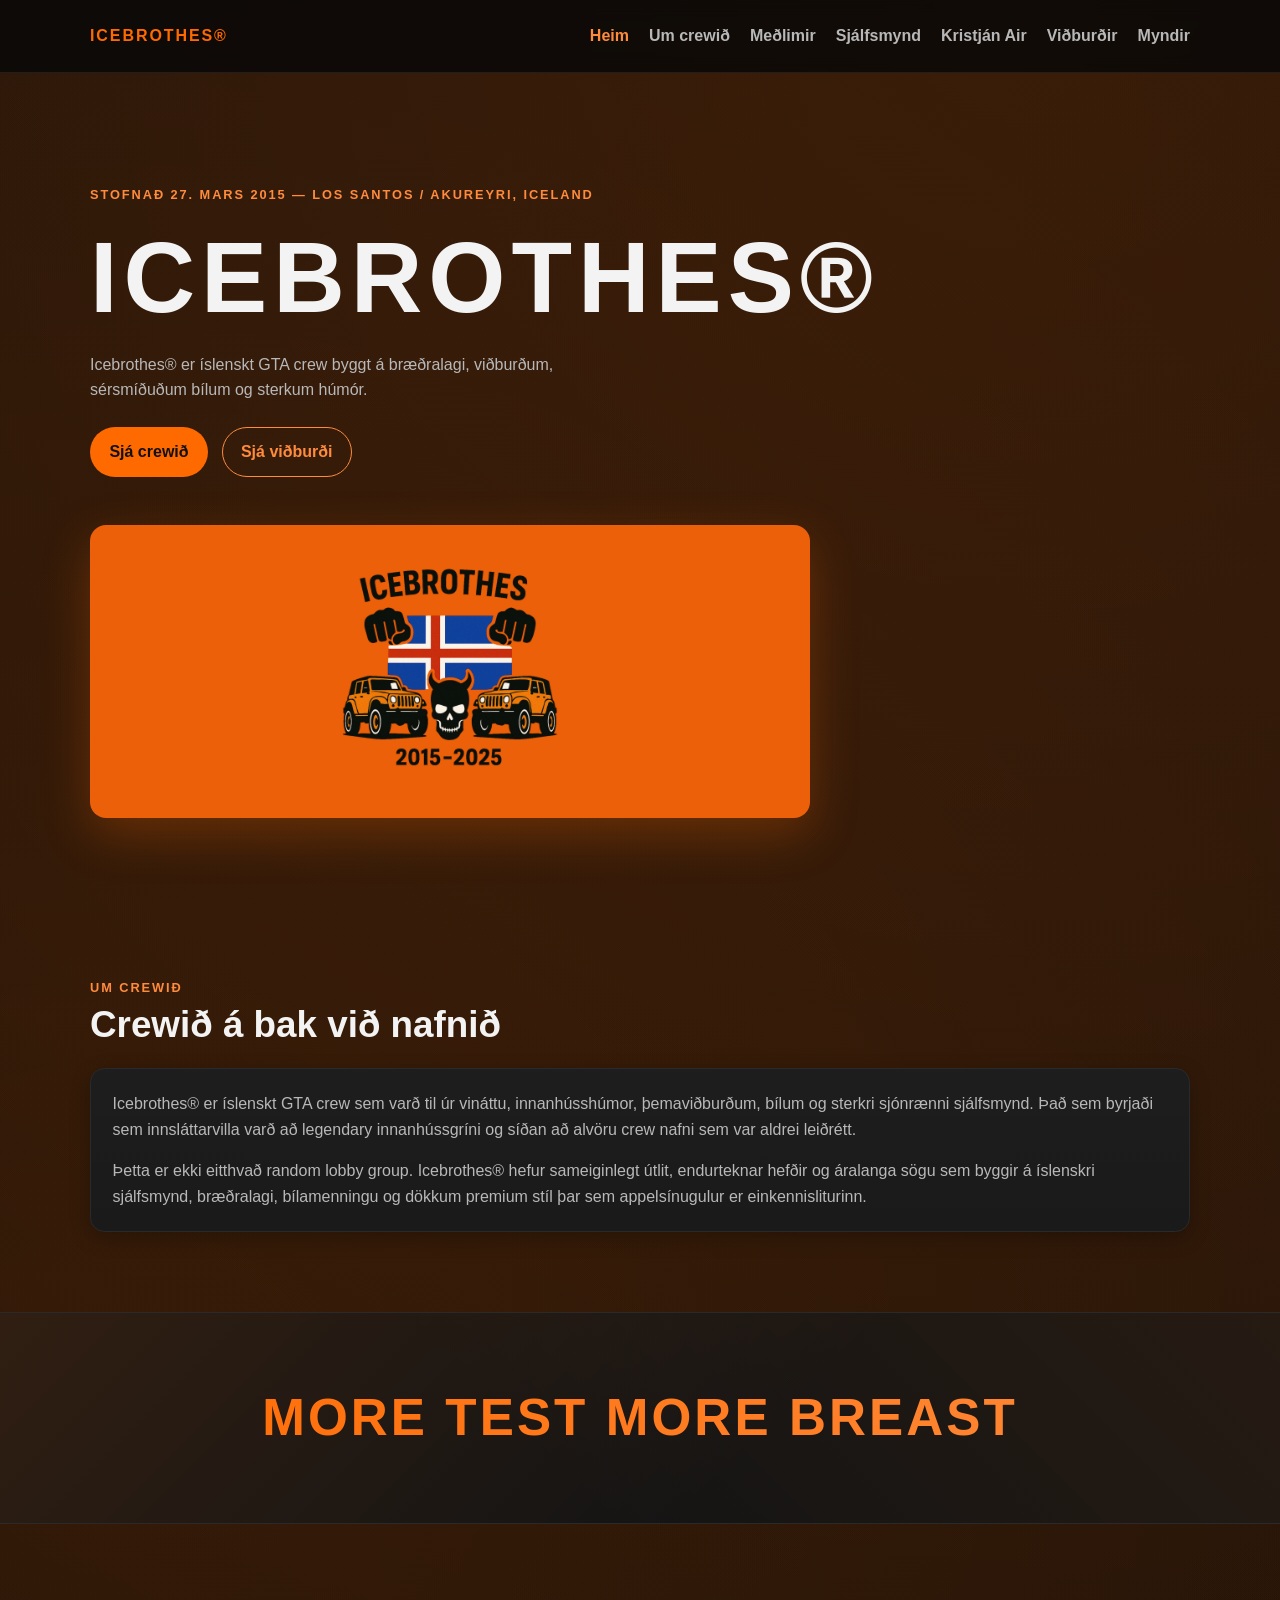
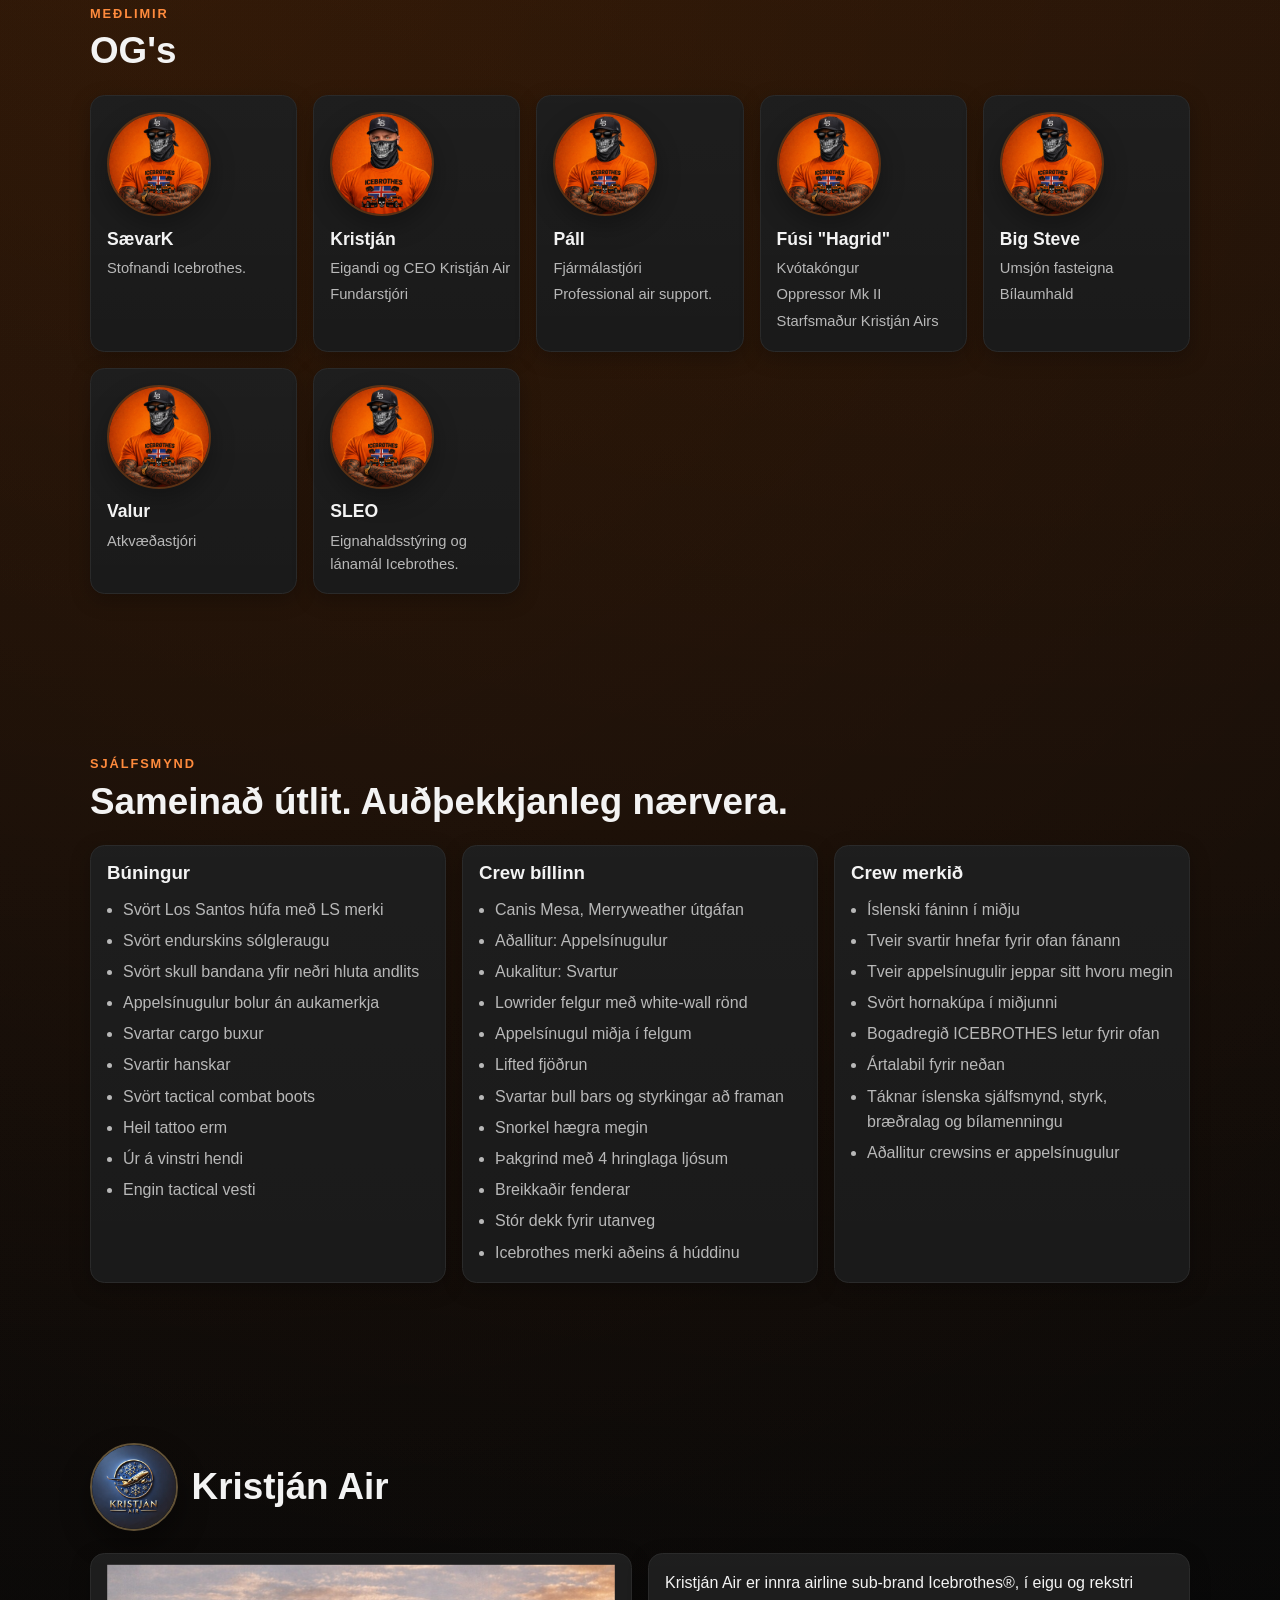
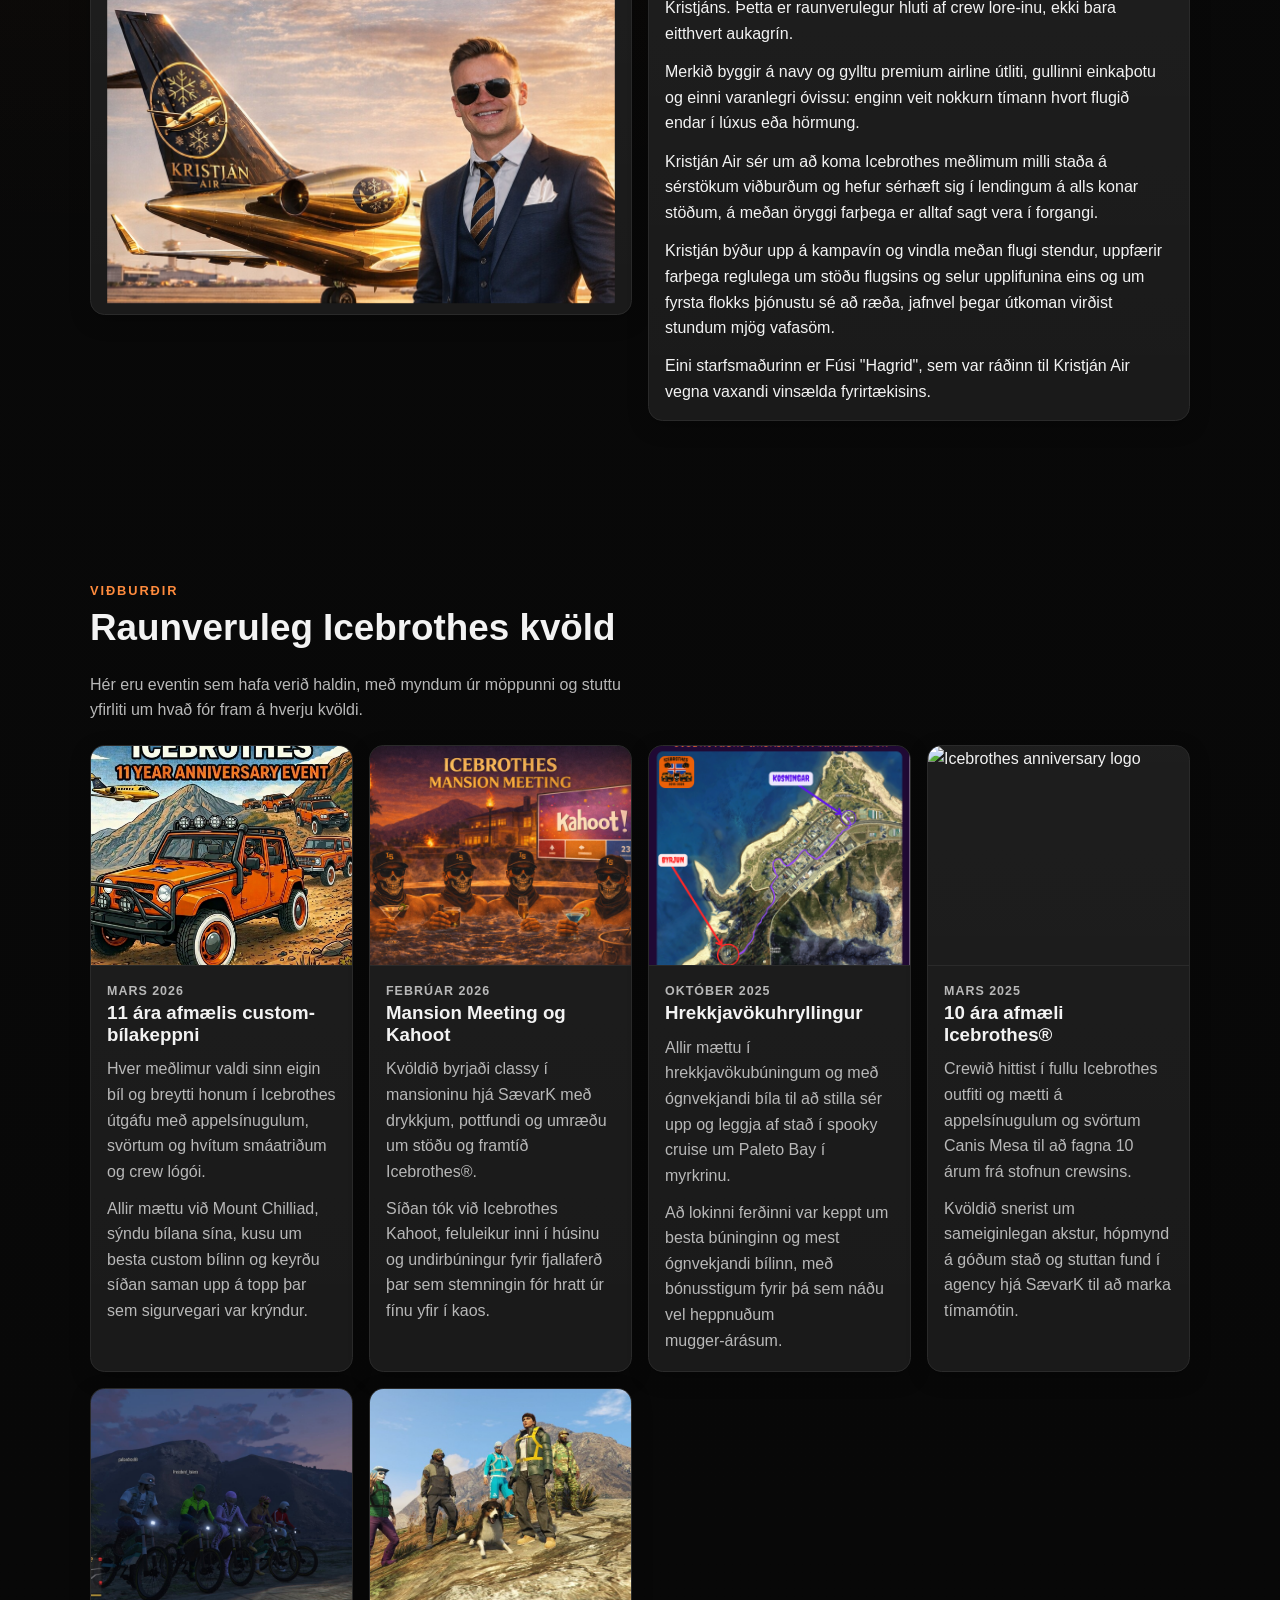
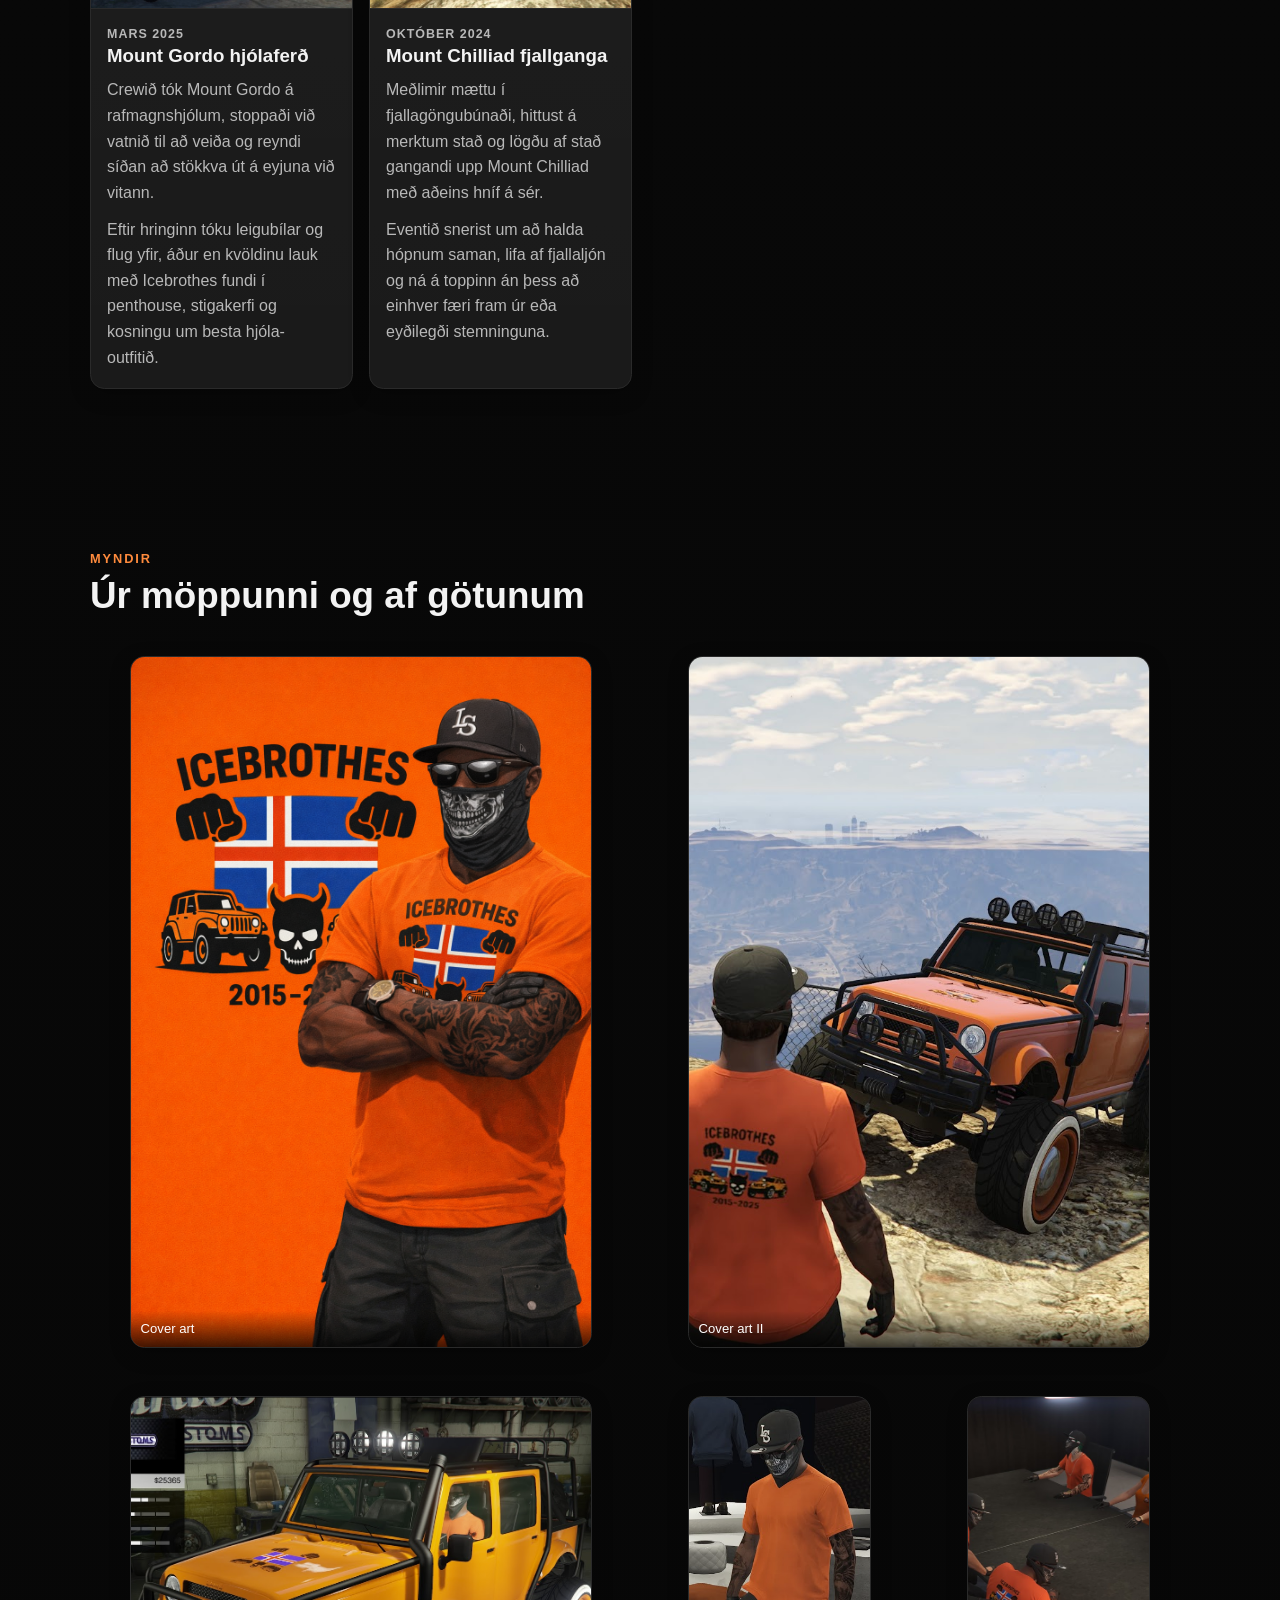
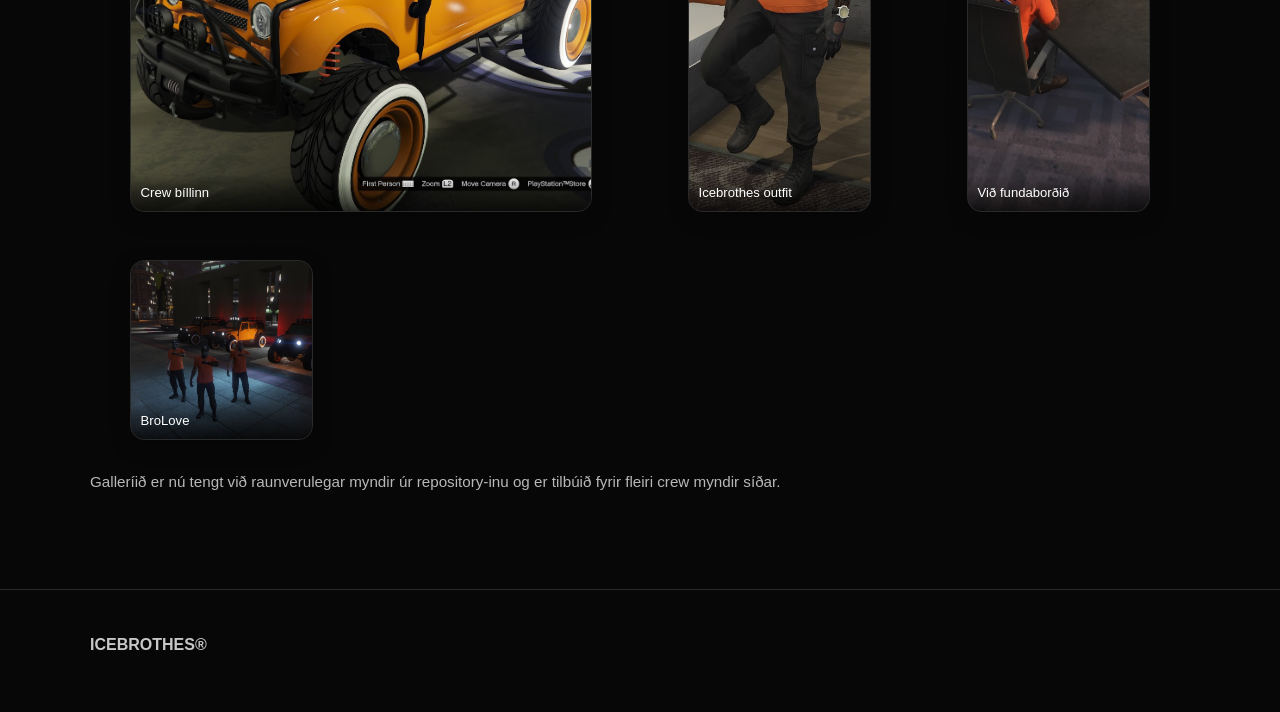
==== commit dabda34e: "a" ====
--- a/index.html
+++ b/index.html
@@ -81,7 +81,7 @@
           <p>Stofnandi Icebrothes.</p>
         </article>
         <article class="card member-card">
-          <img class="member-avatar" src="Photos/Members/SævarK/SævarK_Profile.png" alt="Prófílmynd fyrir Kristján" />
+          <img class="member-avatar" src="Photos/Members/Kristján/Kristjan_Profile.png.png" alt="Prófílmynd fyrir Kristján" />
           <h3>Kristján</h3>
           <p class="single-line-role">Eigandi og CEO Kristján Air</p>
           <p>Fundarstjóri</p>
@@ -303,29 +303,29 @@
         <h2>Úr möppunni og af götunum</h2>
       </div>
       <div class="gallery-grid" aria-label="Myndir úr Icebrothes safninu">
+        <figure class="gallery-item gallery-item-wide">
+          <img src="Photos/Random/CoverArt.png" alt="Icebrothes cover art" />
+          <figcaption>Cover art</figcaption>
+        </figure>
+        <figure class="gallery-item gallery-item-featured">
+          <img src="Photos/Random/IcebrothescoverArt2.jpg" alt="Önnur kynningarmynd fyrir Icebrothes" />
+          <figcaption>Cover art II</figcaption>
+        </figure>
+        <figure class="gallery-item gallery-item-wide">
+          <img src="Photos/Random/CrewCar.png" alt="Icebrothes crew bíll" />
+          <figcaption>Crew bíllinn</figcaption>
+        </figure>
         <figure class="gallery-item">
-          <img src="Photos/Random/CoverArt.png" alt="Icebrothes cover art" />
-          <figcaption>Kynningarmynd úr random möppunni</figcaption>
+          <img src="Photos/Random/Outfit.png" alt="Icebrothes outfit" />
+          <figcaption>Icebrothes outfit</figcaption>
+        </figure>
+        <figure class="gallery-item">
+          <img src="Photos/Random/IcebrothesViðFundaborð.jpg" alt="Icebrothes við fundaborð" />
+          <figcaption>Við fundaborðið</figcaption>
         </figure>
         <figure class="gallery-item">
           <img src="Photos/Random/BroLove.jpg" alt="Mynd af Icebrothes meðlimum" />
-          <figcaption>BroLove úr random möppunni</figcaption>
-        </figure>
-        <figure class="gallery-item">
-          <img src="Photos/Events/Fjallganga/mountainhikePhoto.jpg" alt="Mynd úr Mount Chilliad fjallgöngu" />
-          <figcaption>Hópskot úr fjallgöngu</figcaption>
-        </figure>
-        <figure class="gallery-item">
-          <img src="Photos/Events/Fjallganga/mountainhikePhoto1.jpg" alt="Mynd úr fjallgöngu Icebrothes" />
-          <figcaption>Fjallganga við fjallshlíðina</figcaption>
-        </figure>
-        <figure class="gallery-item">
-          <img src="Photos/Events/Halloween event/Screenshot 2025-10-23 213848.png" alt="Halloween kvöld með Icebrothes" />
-          <figcaption>Hrekkjavökunótt</figcaption>
-        </figure>
-        <figure class="gallery-item">
-          <img src="Photos/Events/Mount Gordo Hjólaferð/eac1fb53-ba95-4a02-b3f5-d4485b38c74e.jfif" alt="Mount Gordo hjólaferð" />
-          <figcaption>Mount Gordo hjólaferð</figcaption>
+          <figcaption>BroLove</figcaption>
         </figure>
       </div>
       <p class="gallery-note">Galleríið er nú tengt við raunverulegar myndir úr repository-inu og er tilbúið fyrir fleiri crew myndir síðar.</p>
--- a/style.css
+++ b/style.css
@@ -460,12 +460,23 @@
   display: grid;
   gap: 1rem;
   grid-template-columns: repeat(auto-fit, minmax(220px, 1fr));
+  grid-auto-flow: dense;
 }
 
 .gallery-item {
   min-height: 180px;
   position: relative;
   overflow: hidden;
+}
+
+.gallery-item-wide {
+  grid-column: span 2;
+  min-height: 260px;
+}
+
+.gallery-item-featured {
+  grid-column: span 2;
+  min-height: 220px;
 }
 
 .gallery-item img {
@@ -576,4 +587,14 @@
     height: 260px;
     object-position: center 24%;
   }
-}
+
+  .gallery-item-wide {
+    grid-column: span 1;
+    min-height: 200px;
+  }
+
+  .gallery-item-featured {
+    grid-column: span 1;
+    min-height: 180px;
+  }
+}
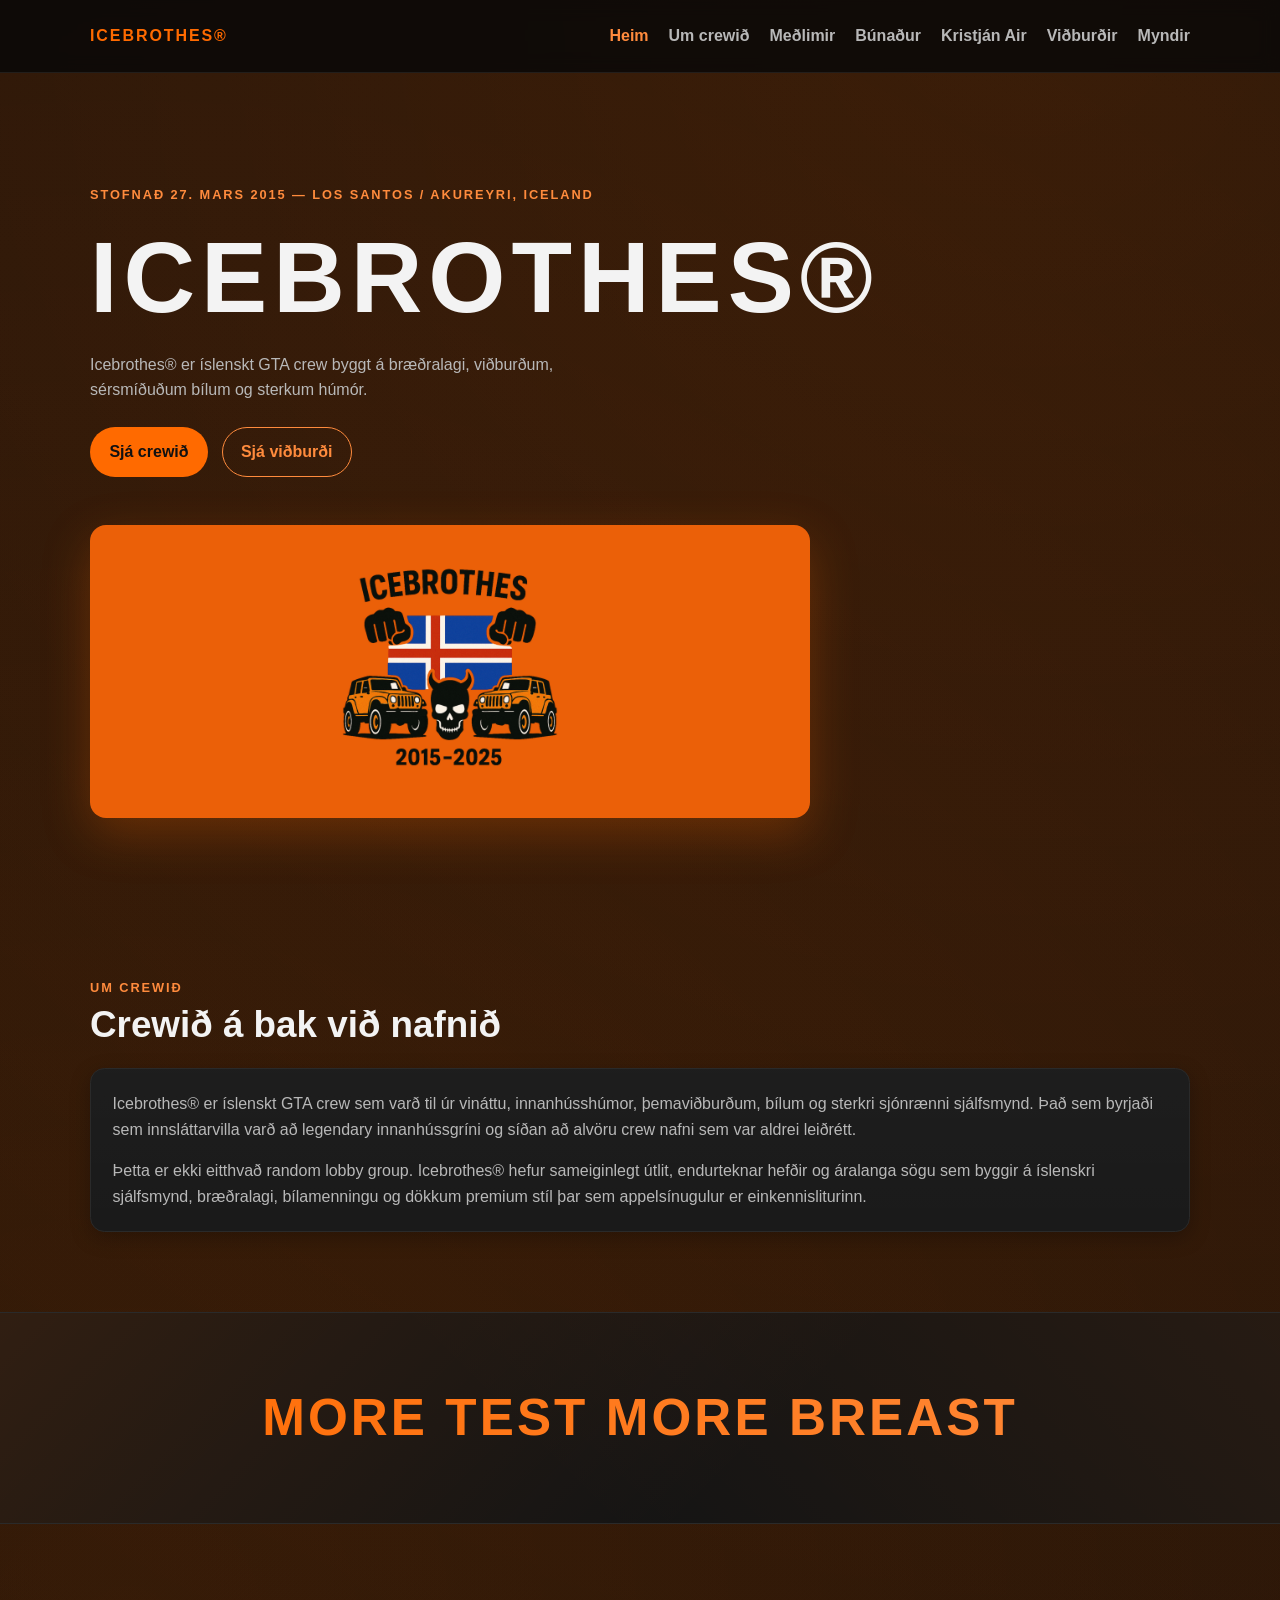
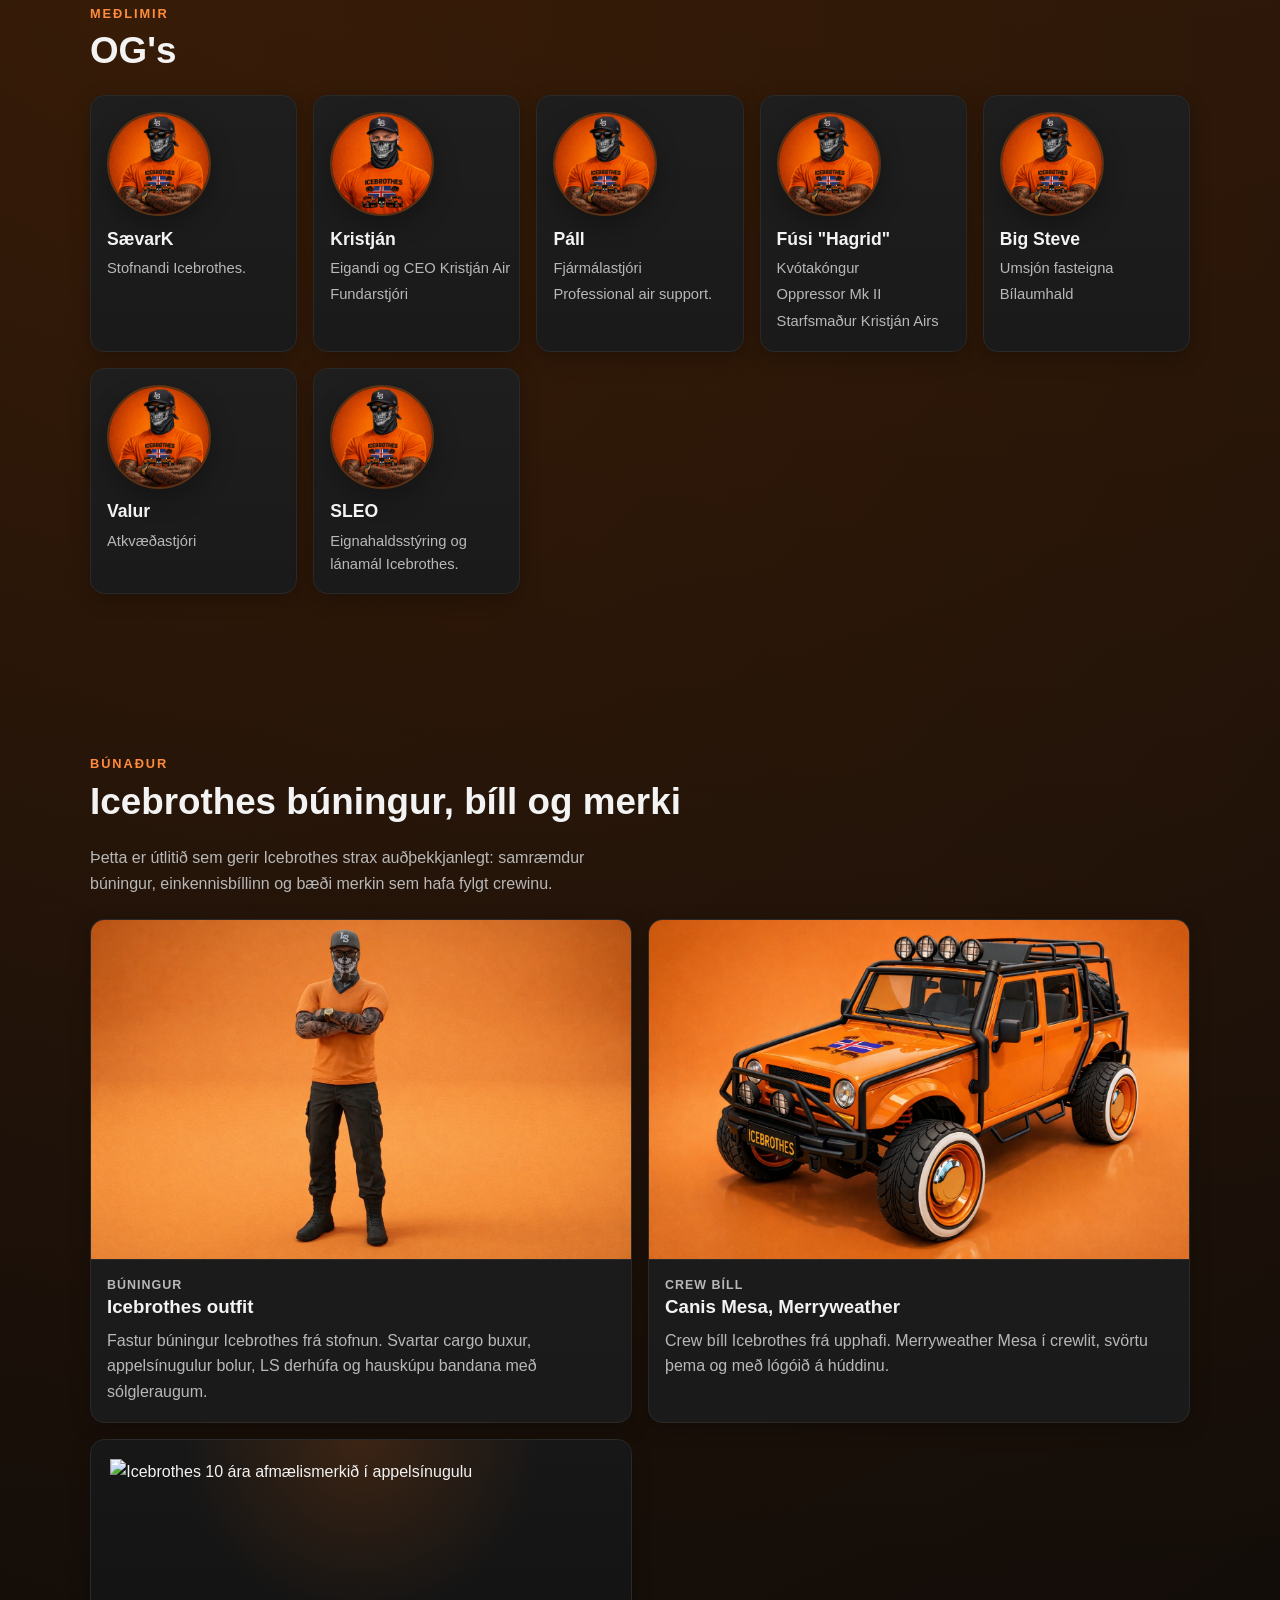
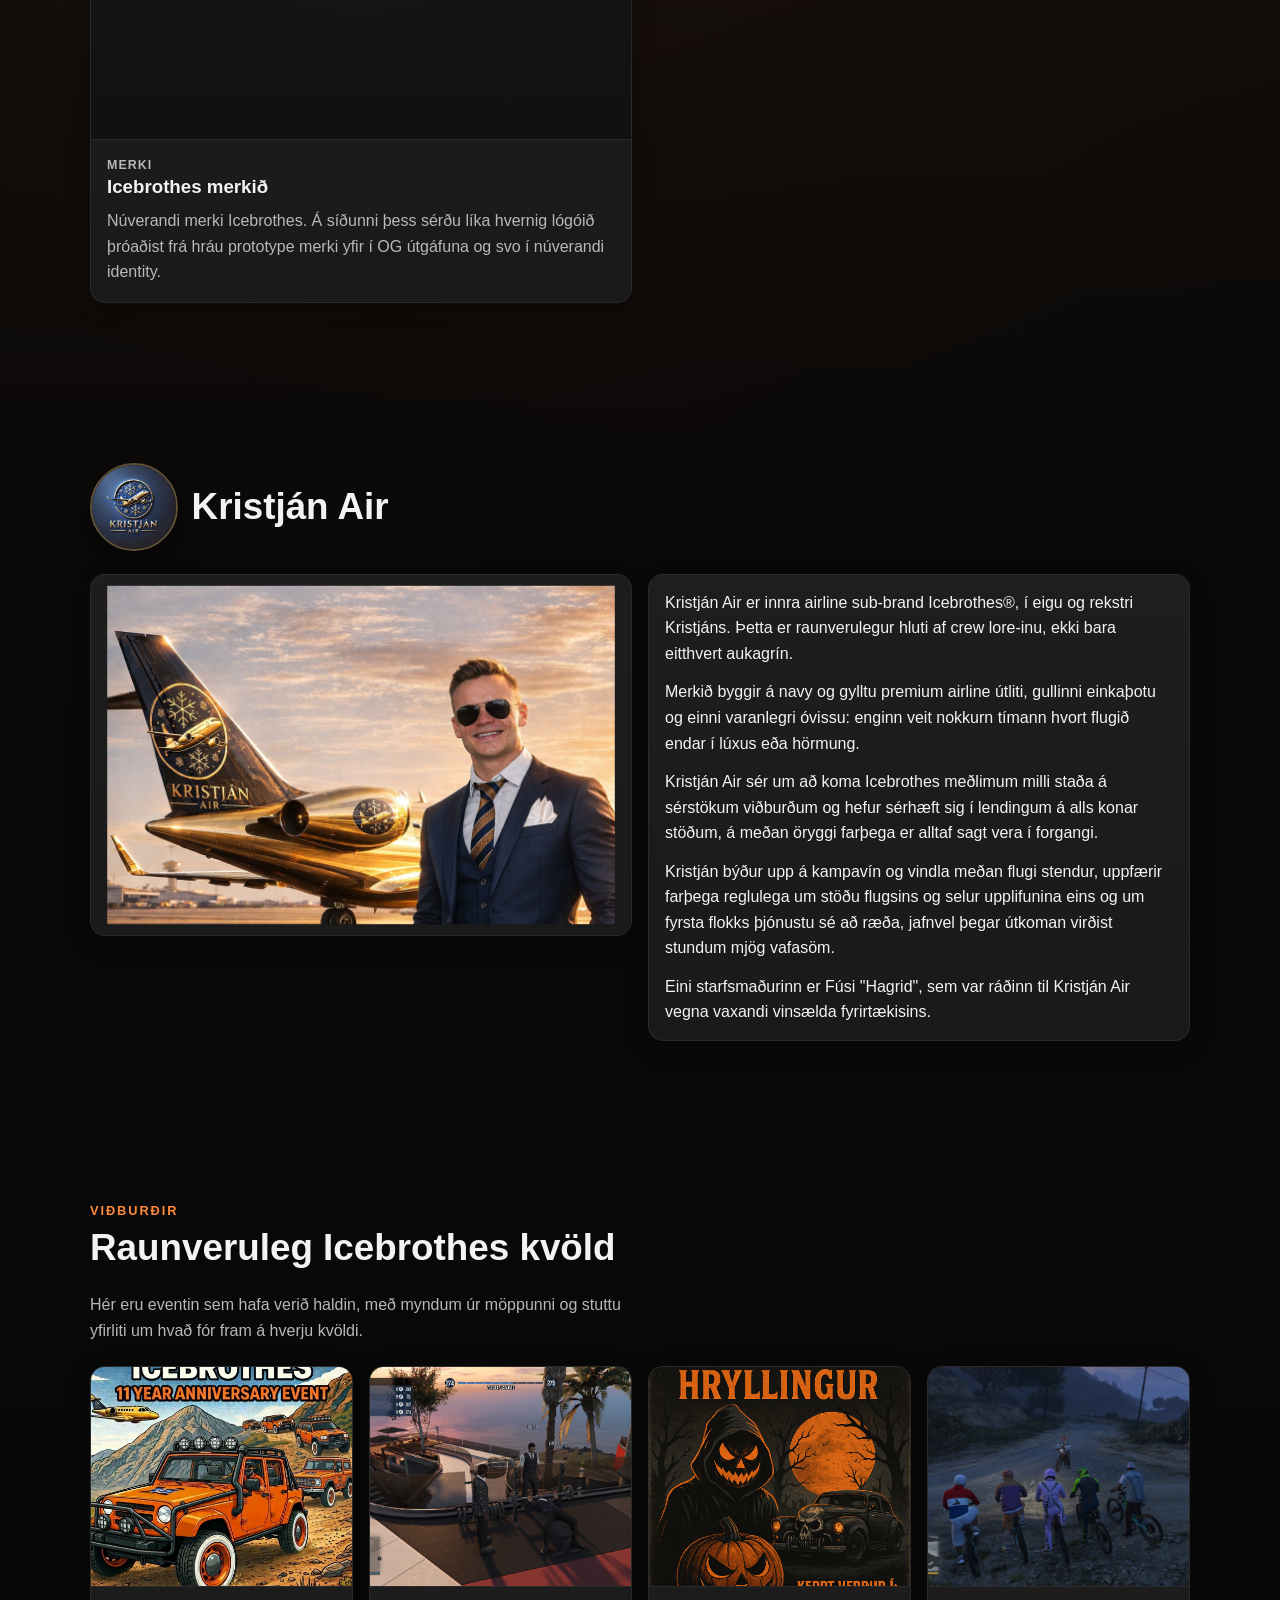
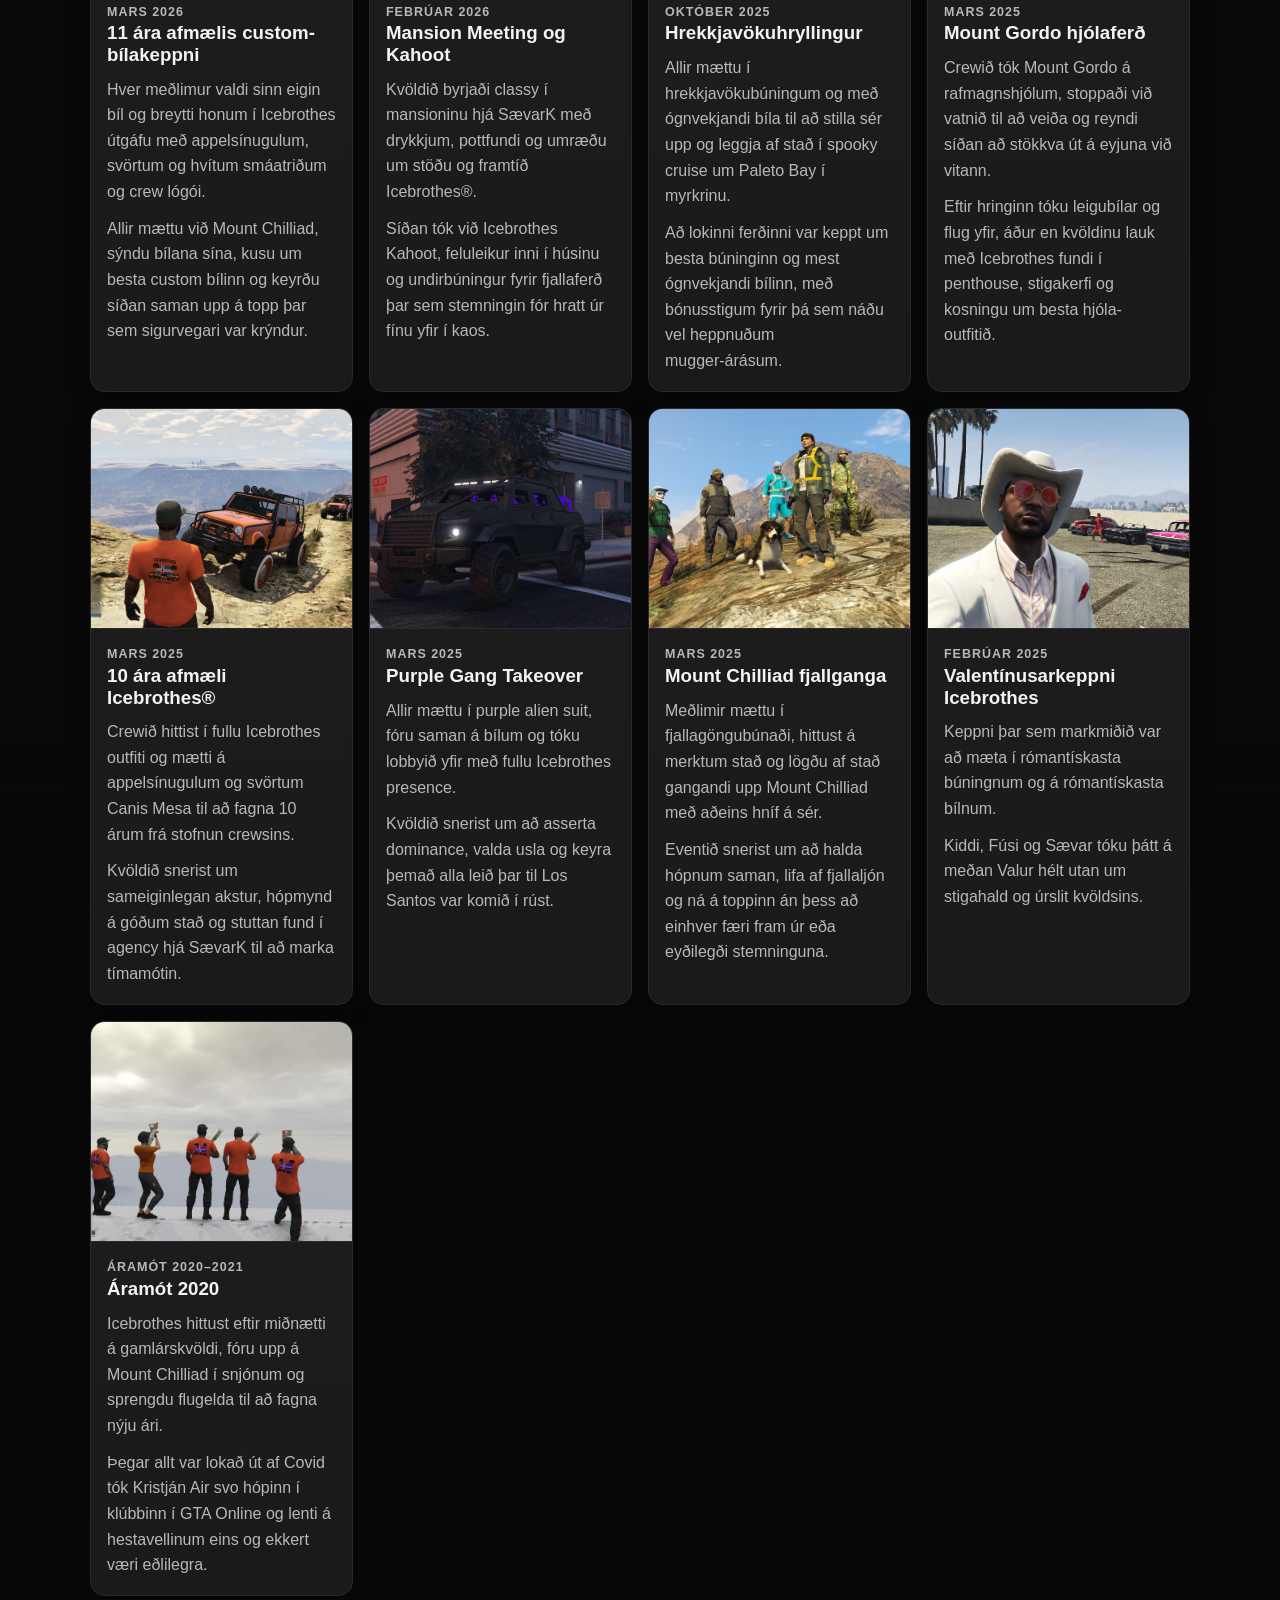
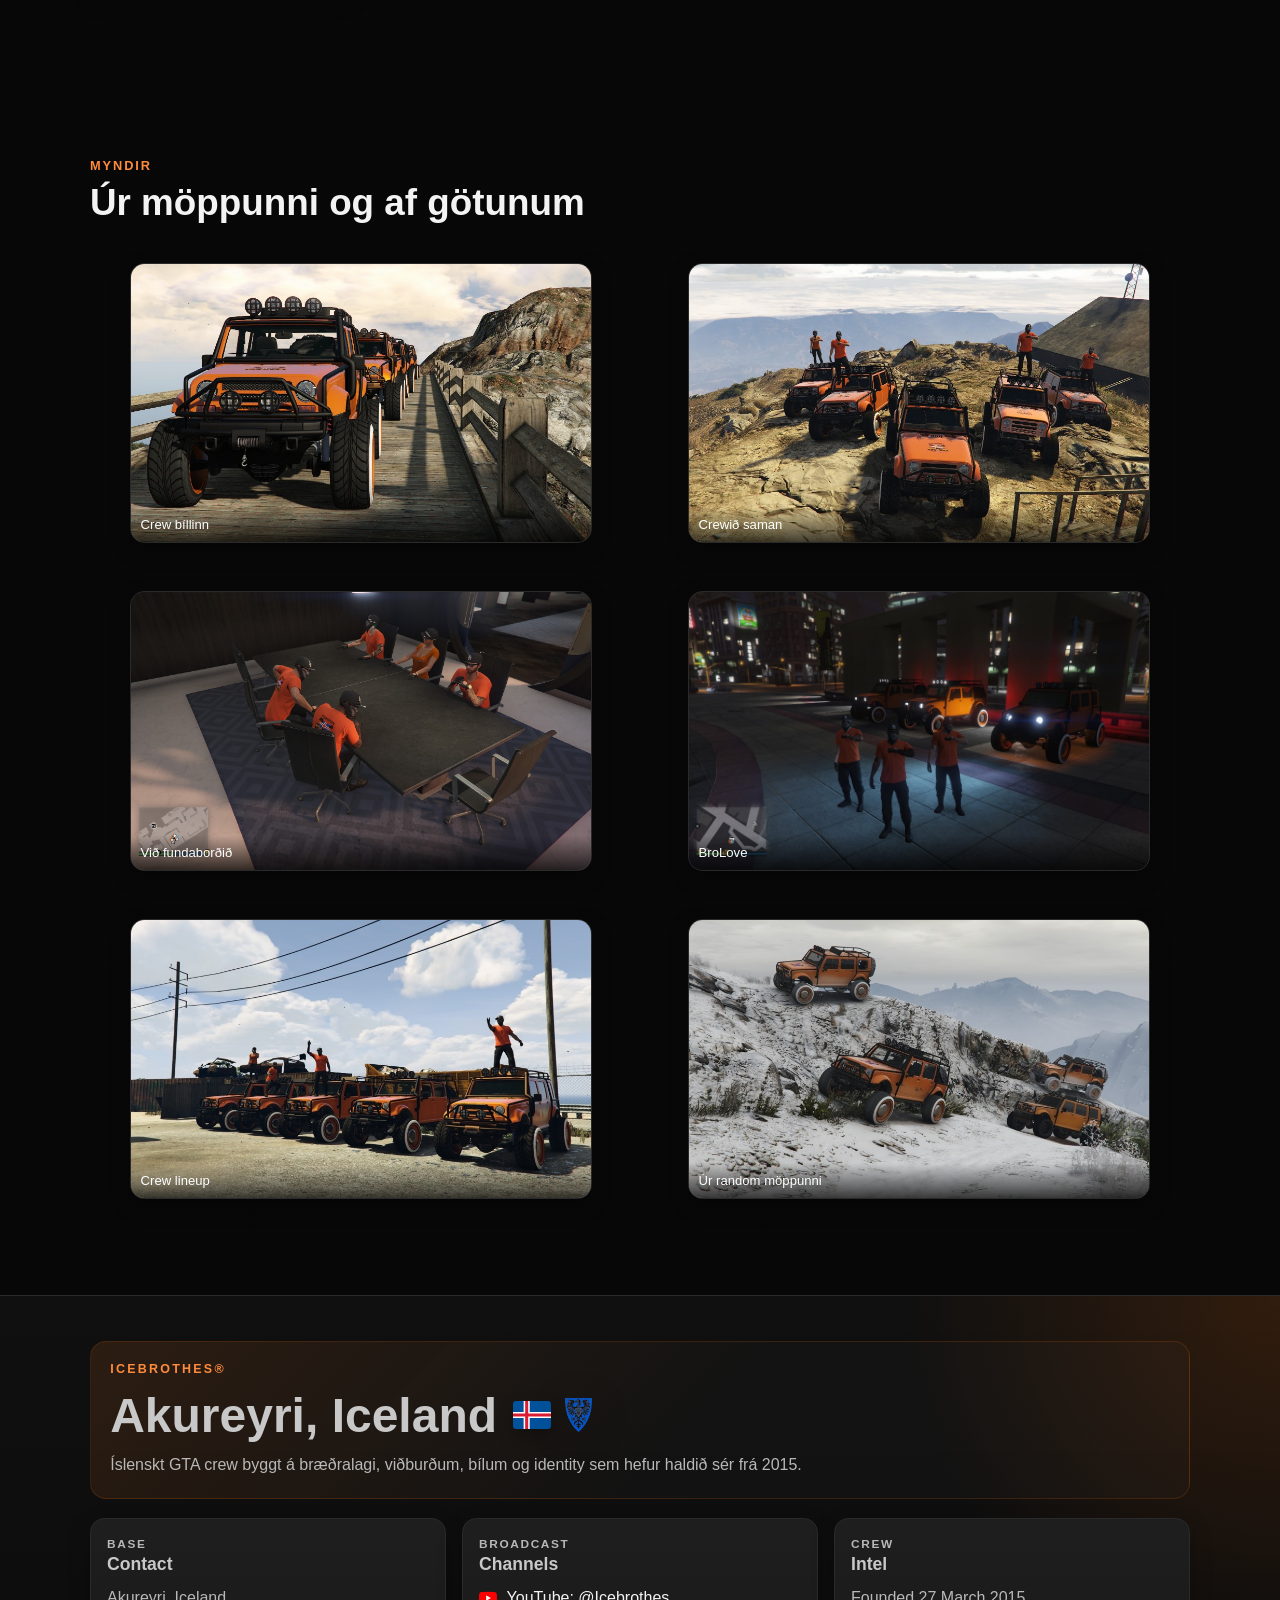
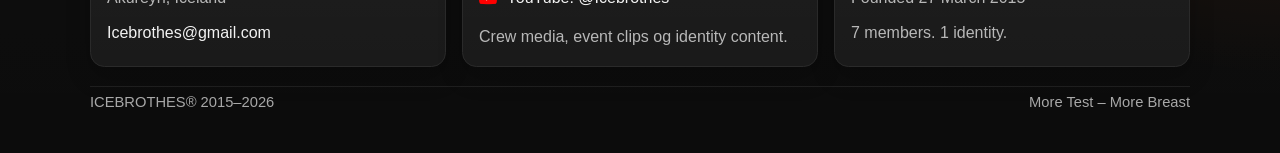
==== commit 1d5e6554: "a a" ====
--- a/index.html
+++ b/index.html
@@ -5,6 +5,7 @@
   <meta name="viewport" content="width=device-width, initial-scale=1.0" />
   <meta name="description" content="Icebrothes® — íslenskt GTA crew. Appelsínugult blóð. Svartaðir bílar." />
   <title>Icebrothes® | Íslenskt GTA crew</title>
+  <link rel="icon" type="image/png" href="Photos/Logos/Icebrothes_AnniversaryLogo_Orange.png" />
   <link rel="stylesheet" href="style.css" />
 </head>
 <body>
@@ -22,7 +23,7 @@
         <li><a href="#home">Heim</a></li>
         <li><a href="#about">Um crewið</a></li>
         <li><a href="#members">Meðlimir</a></li>
-        <li><a href="#identity">Sjálfsmynd</a></li>
+        <li><a href="#identity">Búnaður</a></li>
         <li><a href="#kristjan-air">Kristján Air</a></li>
         <li><a href="#events">Viðburðir</a></li>
         <li><a href="#gallery">Myndir</a></li>
@@ -76,98 +77,104 @@
       </div>
       <div class="card-grid members-grid">
         <article class="card member-card">
-          <img class="member-avatar" src="Photos/Members/SævarK/SævarK_Profile.png" alt="Prófílmynd af SævarK" />
-          <h3>SævarK</h3>
-          <p>Stofnandi Icebrothes.</p>
-        </article>
-        <article class="card member-card">
-          <img class="member-avatar" src="Photos/Members/Kristján/Kristjan_Profile.png.png" alt="Prófílmynd fyrir Kristján" />
-          <h3>Kristján</h3>
-          <p class="single-line-role">Eigandi og CEO Kristján Air</p>
-          <p>Fundarstjóri</p>
-        </article>
-        <article class="card member-card">
-          <img class="member-avatar" src="Photos/Members/SævarK/SævarK_Profile.png" alt="Prófílmynd fyrir Pál" />
-          <h3>Páll</h3>
-          <p>Fjármálastjóri</p>
-          <p>Professional air support.</p>
-        </article>
-        <article class="card member-card">
-          <img class="member-avatar" src="Photos/Members/SævarK/SævarK_Profile.png" alt="Prófílmynd fyrir Fúsa" />
-          <h3>Fúsi "Hagrid"</h3>
-          <p>Kvótakóngur</p>
-          <p>Oppressor Mk II</p>
-          <p>Starfsmaður Kristján Airs</p>
-        </article>
-        <article class="card member-card">
-          <img class="member-avatar" src="Photos/Members/SævarK/SævarK_Profile.png" alt="Prófílmynd fyrir Big Steve" />
-          <h3>Big Steve</h3>
-          <p>Umsjón fasteigna</p>
-          <p>Bílaumhald</p>
-        </article>
-        <article class="card member-card">
-          <img class="member-avatar" src="Photos/Members/SævarK/SævarK_Profile.png" alt="Prófílmynd fyrir Val" />
-          <h3>Valur</h3>
-          <p>Atkvæðastjóri</p>
-        </article>
-        <article class="card member-card">
-          <img class="member-avatar" src="Photos/Members/SævarK/SævarK_Profile.png" alt="Prófílmynd fyrir SLEO" />
-          <h3>SLEO</h3>
-          <p>Eignahaldsstýring og lánamál Icebrothes.</p>
+          <a class="card-link" href="detail.html?slug=member-saevark">
+            <img class="member-avatar" src="Photos/Members/SævarK/SævarK_Profile.png" alt="Prófílmynd af SævarK" />
+            <h3>SævarK</h3>
+            <p>Stofnandi Icebrothes.</p>
+          </a>
+        </article>
+        <article class="card member-card">
+          <a class="card-link" href="detail.html?slug=member-kiddi">
+            <img class="member-avatar" src="Photos/Members/Kristján/Kristjan_Profile.png.png" alt="Prófílmynd fyrir Kristján" />
+            <h3>Kristján</h3>
+            <p class="single-line-role">Eigandi og CEO Kristján Air</p>
+            <p>Fundarstjóri</p>
+          </a>
+        </article>
+        <article class="card member-card">
+          <a class="card-link" href="detail.html?slug=member-pall">
+            <img class="member-avatar" src="Photos/Members/SævarK/SævarK_Profile.png" alt="Prófílmynd fyrir Pál" />
+            <h3>Páll</h3>
+            <p>Fjármálastjóri</p>
+            <p>Professional air support.</p>
+          </a>
+        </article>
+        <article class="card member-card">
+          <a class="card-link" href="detail.html?slug=member-fusi">
+            <img class="member-avatar" src="Photos/Members/SævarK/SævarK_Profile.png" alt="Prófílmynd fyrir Fúsa" />
+            <h3>Fúsi "Hagrid"</h3>
+            <p>Kvótakóngur</p>
+            <p>Oppressor Mk II</p>
+            <p>Starfsmaður Kristján Airs</p>
+          </a>
+        </article>
+        <article class="card member-card">
+          <a class="card-link" href="detail.html?slug=member-steve">
+            <img class="member-avatar" src="Photos/Members/SævarK/SævarK_Profile.png" alt="Prófílmynd fyrir Big Steve" />
+            <h3>Big Steve</h3>
+            <p>Umsjón fasteigna</p>
+            <p>Bílaumhald</p>
+          </a>
+        </article>
+        <article class="card member-card">
+          <a class="card-link" href="detail.html?slug=member-valur">
+            <img class="member-avatar" src="Photos/Members/SævarK/SævarK_Profile.png" alt="Prófílmynd fyrir Val" />
+            <h3>Valur</h3>
+            <p>Atkvæðastjóri</p>
+          </a>
+        </article>
+        <article class="card member-card">
+          <a class="card-link" href="detail.html?slug=member-sleo">
+            <img class="member-avatar" src="Photos/Members/SævarK/SævarK_Profile.png" alt="Prófílmynd fyrir SLEO" />
+            <h3>SLEO</h3>
+            <p>Eignahaldsstýring og lánamál Icebrothes.</p>
+          </a>
         </article>
       </div>
     </section>
 
     <section id="identity" class="section container reveal">
       <div class="section-heading">
-        <p class="eyebrow">Sjálfsmynd</p>
-        <h2>Sameinað útlit. Auðþekkjanleg nærvera.</h2>
-      </div>
-      <div class="card-grid identity-grid">
-        <article class="card">
-          <h3>Búningur</h3>
-          <ul>
-            <li>Svört Los Santos húfa með LS merki</li>
-            <li>Svört endurskins sólgleraugu</li>
-            <li>Svört skull bandana yfir neðri hluta andlits</li>
-            <li>Appelsínugulur bolur án aukamerkja</li>
-            <li>Svartar cargo buxur</li>
-            <li>Svartir hanskar</li>
-            <li>Svört tactical combat boots</li>
-            <li>Heil tattoo erm</li>
-            <li>Úr á vinstri hendi</li>
-            <li>Engin tactical vesti</li>
-          </ul>
-        </article>
-        <article class="card">
-          <h3>Crew bíllinn</h3>
-          <ul>
-            <li>Canis Mesa, Merryweather útgáfan</li>
-            <li>Aðallitur: Appelsínugulur</li>
-            <li>Aukalitur: Svartur</li>
-            <li>Lowrider felgur með white-wall rönd</li>
-            <li>Appelsínugul miðja í felgum</li>
-            <li>Lifted fjöðrun</li>
-            <li>Svartar bull bars og styrkingar að framan</li>
-            <li>Snorkel hægra megin</li>
-            <li>Þakgrind með 4 hringlaga ljósum</li>
-            <li>Breikkaðir fenderar</li>
-            <li>Stór dekk fyrir utanveg</li>
-            <li>Icebrothes merki aðeins á húddinu</li>
-          </ul>
-        </article>
-        <article class="card">
-          <h3>Crew merkið</h3>
-          <ul>
-            <li>Íslenski fáninn í miðju</li>
-            <li>Tveir svartir hnefar fyrir ofan fánann</li>
-            <li>Tveir appelsínugulir jeppar sitt hvoru megin</li>
-            <li>Svört hornakúpa í miðjunni</li>
-            <li>Bogadregið ICEBROTHES letur fyrir ofan</li>
-            <li>Ártalabil fyrir neðan</li>
-            <li>Táknar íslenska sjálfsmynd, styrk, bræðralag og bílamenningu</li>
-            <li>Aðallitur crewsins er appelsínugulur</li>
-          </ul>
+        <p class="eyebrow">Búnaður</p>
+        <h2>Icebrothes búningur, bíll og merki</h2>
+      </div>
+      <p class="lead identity-intro">
+        Þetta er útlitið sem gerir Icebrothes strax auðþekkjanlegt: samræmdur búningur, einkennisbíllinn og bæði merkin sem hafa fylgt crewinu.
+      </p>
+      <div class="card-grid identity-showcase">
+        <article class="card identity-card identity-card-large">
+          <a class="card-link" href="detail.html?slug=outfit">
+            <img src="Photos/CrewCarandOutfit/Outfit/Outfit.png" alt="Icebrothes búningurinn í leiknum" />
+            <div class="identity-copy">
+              <p class="identity-label">Búningur</p>
+              <h3>Icebrothes outfit</h3>
+              <p>
+                Fastur búningur Icebrothes frá stofnun. Svartar cargo buxur, appelsínugulur bolur, LS derhúfa og hauskúpu bandana með sólgleraugum.
+              </p>
+            </div>
+          </a>
+        </article>
+        <article class="card identity-card identity-card-large">
+          <a class="card-link" href="detail.html?slug=crew-car">
+            <img src="Photos/CrewCarandOutfit/CrewCar/Icebrothes_Crew_Car_Main.png" alt="Icebrothes crew bíllinn, appelsínugulur Canis Mesa" />
+            <div class="identity-copy">
+              <p class="identity-label">Crew bíll</p>
+              <h3>Canis Mesa, Merryweather</h3>
+              <p>
+                Crew bíll Icebrothes frá upphafi. Merryweather Mesa í crewlit, svörtu þema og með lógóið á húddinu.
+              </p>
+            </div>
+          </a>
+        </article>
+        <article class="card identity-card identity-card-logo">
+          <a class="card-link" href="detail.html?slug=logo-anniversary">
+            <img src="Photos/Logos/Icebrothes_AnniversaryLogo_Orange.png" alt="Icebrothes 10 ára afmælismerkið í appelsínugulu" />
+            <div class="identity-copy">
+              <p class="identity-label">Merki</p>
+              <h3>Icebrothes merkið</h3>
+              <p>Núverandi merki Icebrothes. Á síðunni þess sérðu líka hvernig lógóið þróaðist frá hráu prototype merki yfir í OG útgáfuna og svo í núverandi identity.</p>
+            </div>
+          </a>
         </article>
       </div>
     </section>
@@ -179,7 +186,7 @@
           <h2>Kristján Air</h2>
         </div>
       </div>
-      <div class="kristjan-air-panel">
+      <a class="kristjan-air-panel kristjan-air-panel-link" href="detail.html?slug=kristjan-air">
         <div class="kristjan-air-cover">
           <img src="Photos/KristjánAir/KristjánAirCover.png" alt="Kristján Air kynningarmynd" />
         </div>
@@ -204,7 +211,7 @@
             Eini starfsmaðurinn er Fúsi "Hagrid", sem var ráðinn til Kristján Air vegna vaxandi vinsælda fyrirtækisins.
           </p>
         </div>
-      </div>
+      </a>
     </section>
 
     <section id="events" class="section container reveal">
@@ -217,82 +224,139 @@
       </p>
       <div class="card-grid events-grid">
         <article class="card event-card">
-          <img src="Photos/Events/11Year-Anniv/xxx.png" alt="11 ára Icebrothes afmælisauglýsing" />
-          <div class="event-copy">
-            <p class="event-meta">Mars 2026</p>
-            <h3>11 ára afmælis custom-bílakeppni</h3>
-            <p>
-              Hver meðlimur valdi sinn eigin bíl og breytti honum í Icebrothes útgáfu með appelsínugulum, svörtum og hvítum smáatriðum og crew lógói.
-            </p>
-            <p>
-              Allir mættu við Mount Chilliad, sýndu bílana sína, kusu um besta custom bílinn og keyrðu síðan saman upp á topp þar sem sigurvegari var krýndur.
-            </p>
-          </div>
-        </article>
-        <article class="card event-card">
-          <img src="Photos/Events/Kahoot/KahootPoster.png" alt="Icebrothes Mansion Meeting og Kahoot" />
-          <div class="event-copy">
-            <p class="event-meta">Febrúar 2026</p>
-            <h3>Mansion Meeting og Kahoot</h3>
-            <p>
-              Kvöldið byrjaði classy í mansioninu hjá SævarK með drykkjum, pottfundi og umræðu um stöðu og framtíð Icebrothes®.
-            </p>
-            <p>
-              Síðan tók við Icebrothes Kahoot, feluleikur inni í húsinu og undirbúningur fyrir fjallaferð þar sem stemningin fór hratt úr fínu yfir í kaos.
-            </p>
-          </div>
-        </article>
-        <article class="card event-card">
-          <img src="Photos/Events/Halloween event/Icebrothers Horror Ride (2).png" alt="Icebrothes Halloween horror ride" />
-          <div class="event-copy">
-            <p class="event-meta">Október 2025</p>
-            <h3>Hrekkjavökuhryllingur</h3>
-            <p>
-              Allir mættu í hrekkjavökubúningum og með ógnvekjandi bíla til að stilla sér upp og leggja af stað í spooky cruise um Paleto Bay í myrkrinu.
-            </p>
-            <p>
-              Að lokinni ferðinni var keppt um besta búninginn og mest ógnvekjandi bílinn, með bónusstigum fyrir þá sem náðu vel heppnuðum mugger-árásum.
-            </p>
-          </div>
-        </article>
-        <article class="card event-card">
-          <img src="Photos/Logos/Icebrothes_AnniversaryLogo_Orange.png" alt="Icebrothes anniversary logo" />
-          <div class="event-copy">
-            <p class="event-meta">Mars 2025</p>
-            <h3>10 ára afmæli Icebrothes®</h3>
-            <p>
-              Crewið hittist í fullu Icebrothes outfiti og mætti á appelsínugulum og svörtum Canis Mesa til að fagna 10 árum frá stofnun crewsins.
-            </p>
-            <p>
-              Kvöldið snerist um sameiginlegan akstur, hópmynd á góðum stað og stuttan fund í agency hjá SævarK til að marka tímamótin.
-            </p>
-          </div>
-        </article>
-        <article class="card event-card">
-          <img src="Photos/Events/Mount Gordo Hjólaferð/BikeTrip.jpg" alt="Icebrothes Mount Gordo hjólaferð" />
-          <div class="event-copy">
-            <p class="event-meta">Mars 2025</p>
-            <h3>Mount Gordo hjólaferð</h3>
-            <p>
-              Crewið tók Mount Gordo á rafmagnshjólum, stoppaði við vatnið til að veiða og reyndi síðan að stökkva út á eyjuna við vitann.
-            </p>
-            <p>
-              Eftir hringinn tóku leigubílar og flug yfir, áður en kvöldinu lauk með Icebrothes fundi í penthouse, stigakerfi og kosningu um besta hjóla-outfitið.
-            </p>
-          </div>
-        </article>
-        <article class="card event-card">
-          <img src="Photos/Events/Fjallganga/mountainhikePhoto.jpg" alt="Hópskot úr Mount Chilliad fjallgöngu" />
-          <div class="event-copy">
-            <p class="event-meta">Október 2024</p>
-            <h3>Mount Chilliad fjallganga</h3>
-            <p>
-              Meðlimir mættu í fjallagöngubúnaði, hittust á merktum stað og lögðu af stað gangandi upp Mount Chilliad með aðeins hníf á sér.
-            </p>
-            <p>
-              Eventið snerist um að halda hópnum saman, lifa af fjallaljón og ná á toppinn án þess að einhver færi fram úr eða eyðilegði stemninguna.
-            </p>
-          </div>
+          <a class="card-link" href="detail.html?slug=event-11-year-anniversary">
+            <img src="Photos/Events/11Year-Anniv/xxx.png" alt="11 ára Icebrothes afmælisauglýsing" />
+            <div class="event-copy">
+              <p class="event-meta">Mars 2026</p>
+              <h3>11 ára afmælis custom-bílakeppni</h3>
+              <p>
+                Hver meðlimur valdi sinn eigin bíl og breytti honum í Icebrothes útgáfu með appelsínugulum, svörtum og hvítum smáatriðum og crew lógói.
+              </p>
+              <p>
+                Allir mættu við Mount Chilliad, sýndu bílana sína, kusu um besta custom bílinn og keyrðu síðan saman upp á topp þar sem sigurvegari var krýndur.
+              </p>
+            </div>
+          </a>
+        </article>
+        <article class="card event-card">
+          <a class="card-link" href="detail.html?slug=event-mansion-kahoot">
+            <img src="Photos/Events/Kahoot/IMG_7448.jpg" alt="Icebrothes Mansion Meeting og Kahoot" />
+            <div class="event-copy">
+              <p class="event-meta">Febrúar 2026</p>
+              <h3>Mansion Meeting og Kahoot</h3>
+              <p>
+                Kvöldið byrjaði classy í mansioninu hjá SævarK með drykkjum, pottfundi og umræðu um stöðu og framtíð Icebrothes®.
+              </p>
+              <p>
+                Síðan tók við Icebrothes Kahoot, feluleikur inni í húsinu og undirbúningur fyrir fjallaferð þar sem stemningin fór hratt úr fínu yfir í kaos.
+              </p>
+            </div>
+          </a>
+        </article>
+        <article class="card event-card">
+          <a class="card-link" href="detail.html?slug=event-halloween-horror-ride">
+            <img src="Photos/Events/Halloween event/ChatGPT Image Oct 23, 2025, 10_27_07 PM.png" alt="Icebrothes Hrekkjavökuhryllingur" />
+            <div class="event-copy">
+              <p class="event-meta">Október 2025</p>
+              <h3>Hrekkjavökuhryllingur</h3>
+              <p>
+                Allir mættu í hrekkjavökubúningum og með ógnvekjandi bíla til að stilla sér upp og leggja af stað í spooky cruise um Paleto Bay í myrkrinu.
+              </p>
+              <p>
+                Að lokinni ferðinni var keppt um besta búninginn og mest ógnvekjandi bílinn, með bónusstigum fyrir þá sem náðu vel heppnuðum mugger-árásum.
+              </p>
+            </div>
+          </a>
+        </article>
+        <article class="card event-card">
+          <a class="card-link" href="detail.html?slug=event-mount-gordo-bike-trip">
+            <img src="Photos/Events/Mount Gordo Hjólaferð/IMG_4405.jpg" alt="Icebrothes Mount Gordo hjólaferð" />
+            <div class="event-copy">
+              <p class="event-meta">Mars 2025</p>
+              <h3>Mount Gordo hjólaferð</h3>
+              <p>
+                Crewið tók Mount Gordo á rafmagnshjólum, stoppaði við vatnið til að veiða og reyndi síðan að stökkva út á eyjuna við vitann.
+              </p>
+              <p>
+                Eftir hringinn tóku leigubílar og flug yfir, áður en kvöldinu lauk með Icebrothes fundi í penthouse, stigakerfi og kosningu um besta hjóla-outfitið.
+              </p>
+            </div>
+          </a>
+        </article>
+        <article class="card event-card">
+          <a class="card-link" href="detail.html?slug=event-10-year-anniversary">
+            <img src="Photos/Events/10Year-Annniv/IMG_4369.JPEG" alt="10 ára afmæli Icebrothes" />
+            <div class="event-copy">
+              <p class="event-meta">Mars 2025</p>
+              <h3>10 ára afmæli Icebrothes®</h3>
+              <p>
+                Crewið hittist í fullu Icebrothes outfiti og mætti á appelsínugulum og svörtum Canis Mesa til að fagna 10 árum frá stofnun crewsins.
+              </p>
+              <p>
+                Kvöldið snerist um sameiginlegan akstur, hópmynd á góðum stað og stuttan fund í agency hjá SævarK til að marka tímamótin.
+              </p>
+            </div>
+          </a>
+        </article>
+        <article class="card event-card">
+          <a class="card-link" href="detail.html?slug=event-purple-gang-takeover">
+            <img src="Photos/Events/PurpleGangTakeOver/purplegang.jpg" alt="Purple Gang Takeover hjá Icebrothes" />
+            <div class="event-copy">
+              <p class="event-meta">Mars 2025</p>
+              <h3>Purple Gang Takeover</h3>
+              <p>
+                Allir mættu í purple alien suit, fóru saman á bílum og tóku lobbyið yfir með fullu Icebrothes presence.
+              </p>
+              <p>
+                Kvöldið snerist um að asserta dominance, valda usla og keyra þemað alla leið þar til Los Santos var komið í rúst.
+              </p>
+            </div>
+          </a>
+        </article>
+        <article class="card event-card">
+          <a class="card-link" href="detail.html?slug=event-mount-chilliad-hike">
+            <img src="Photos/Events/Fjallganga/mountainhikePhoto_Main.jpg" alt="Hópskot úr Mount Chilliad fjallgöngu" />
+            <div class="event-copy">
+              <p class="event-meta">Mars 2025</p>
+              <h3>Mount Chilliad fjallganga</h3>
+              <p>
+                Meðlimir mættu í fjallagöngubúnaði, hittust á merktum stað og lögðu af stað gangandi upp Mount Chilliad með aðeins hníf á sér.
+              </p>
+              <p>
+                Eventið snerist um að halda hópnum saman, lifa af fjallaljón og ná á toppinn án þess að einhver færi fram úr eða eyðilegði stemninguna.
+              </p>
+            </div>
+          </a>
+        </article>
+        <article class="card event-card">
+          <a class="card-link" href="detail.html?slug=event-valentines-competition">
+            <img src="Photos/Events/Valentínusarkeppni Icebrothes/0_020.jpg" alt="Valentínusarkeppni Icebrothes" />
+            <div class="event-copy">
+              <p class="event-meta">Febrúar 2025</p>
+              <h3>Valentínusarkeppni Icebrothes</h3>
+              <p>
+                Keppni þar sem markmiðið var að mæta í rómantískasta búningnum og á rómantískasta bílnum.
+              </p>
+              <p>
+                Kiddi, Fúsi og Sævar tóku þátt á meðan Valur hélt utan um stigahald og úrslit kvöldsins.
+              </p>
+            </div>
+          </a>
+        </article>
+        <article class="card event-card">
+          <a class="card-link" href="detail.html?slug=event-new-year-2020">
+            <img src="Photos/Events/Áramót 2020/GTA.Online_31. desember 2020_03.jpg" alt="Áramót 2020 hjá Icebrothes á Mount Chilliad" />
+            <div class="event-copy">
+              <p class="event-meta">Áramót 2020–2021</p>
+              <h3>Áramót 2020</h3>
+              <p>
+                Icebrothes hittust eftir miðnætti á gamlárskvöldi, fóru upp á Mount Chilliad í snjónum og sprengdu flugelda til að fagna nýju ári.
+              </p>
+              <p>
+                Þegar allt var lokað út af Covid tók Kristján Air svo hópinn í klúbbinn í GTA Online og lenti á hestavellinum eins og ekkert væri eðlilegra.
+              </p>
+            </div>
+          </a>
         </article>
       </div>
     </section>
@@ -303,21 +367,13 @@
         <h2>Úr möppunni og af götunum</h2>
       </div>
       <div class="gallery-grid" aria-label="Myndir úr Icebrothes safninu">
-        <figure class="gallery-item gallery-item-wide">
-          <img src="Photos/Random/CoverArt.png" alt="Icebrothes cover art" />
-          <figcaption>Cover art</figcaption>
-        </figure>
-        <figure class="gallery-item gallery-item-featured">
-          <img src="Photos/Random/IcebrothescoverArt2.jpg" alt="Önnur kynningarmynd fyrir Icebrothes" />
-          <figcaption>Cover art II</figcaption>
-        </figure>
-        <figure class="gallery-item gallery-item-wide">
-          <img src="Photos/Random/CrewCar.png" alt="Icebrothes crew bíll" />
+        <figure class="gallery-item">
+          <img src="Photos/Random/0_0.jpg" alt="Icebrothes crew bíll" />
           <figcaption>Crew bíllinn</figcaption>
         </figure>
         <figure class="gallery-item">
-          <img src="Photos/Random/Outfit.png" alt="Icebrothes outfit" />
-          <figcaption>Icebrothes outfit</figcaption>
+          <img src="Photos/Random/crew.jpg" alt="Icebrothes crew saman" />
+          <figcaption>Crewið saman</figcaption>
         </figure>
         <figure class="gallery-item">
           <img src="Photos/Random/IcebrothesViðFundaborð.jpg" alt="Icebrothes við fundaborð" />
@@ -327,14 +383,66 @@
           <img src="Photos/Random/BroLove.jpg" alt="Mynd af Icebrothes meðlimum" />
           <figcaption>BroLove</figcaption>
         </figure>
-      </div>
-      <p class="gallery-note">Galleríið er nú tengt við raunverulegar myndir úr repository-inu og er tilbúið fyrir fleiri crew myndir síðar.</p>
+        <figure class="gallery-item">
+          <img src="Photos/Random/icebrothersss.jpg" alt="Icebrothes crew bílar og meðlimir" />
+          <figcaption>Crew lineup</figcaption>
+        </figure>
+        <figure class="gallery-item">
+          <img src="Photos/Random/ciebrs.jpg" alt="Icebrothes moment úr random möppunni" />
+          <figcaption>Úr random möppunni</figcaption>
+        </figure>
+      </div>
     </section>
   </main>
 
   <footer class="site-footer">
-    <div class="container">
-      <p><strong>ICEBROTHES®</strong></p>
+    <div class="container footer-shell">
+      <div class="footer-hero">
+        <p class="footer-kicker">ICEBROTHES®</p>
+        <h2 class="footer-location">
+          <span>Akureyri, Iceland</span>
+          <span class="footer-location-icons" aria-label="Íslenski fáninn og merki Akureyrar">
+            <img src="Photos/Extra/Flag_of_Iceland.svg" alt="Íslenski fáninn" />
+            <img src="Photos/Extra/Seal_of_Akureyri.png" alt="Merki Akureyrar" />
+          </span>
+        </h2>
+        <p class="footer-copy">
+          Íslenskt GTA crew byggt á bræðralagi, viðburðum, bílum og identity sem hefur haldið sér frá 2015.
+        </p>
+      </div>
+
+      <div class="footer-grid">
+        <section class="footer-card">
+          <p class="footer-card-label">Base</p>
+          <h3>Contact</h3>
+          <p>Akureyri, Iceland</p>
+          <p><a href="mailto:Icebrothes@gmail.com">Icebrothes@gmail.com</a></p>
+        </section>
+
+        <section class="footer-card">
+          <p class="footer-card-label">Broadcast</p>
+          <h3>Channels</h3>
+          <p>
+            <a class="footer-channel-link" href="https://www.youtube.com/@Icebrothes" target="_blank" rel="noopener noreferrer">
+              <img src="Photos/Extra/youtubeIcon.png" alt="" aria-hidden="true" />
+              <span>YouTube: @Icebrothes</span>
+            </a>
+          </p>
+          <p>Crew media, event clips og identity content.</p>
+        </section>
+
+        <section class="footer-card">
+          <p class="footer-card-label">Crew</p>
+          <h3>Intel</h3>
+          <p>Founded 27 March 2015</p>
+          <p>7 members. 1 identity.</p>
+        </section>
+      </div>
+
+      <div class="footer-bottom">
+        <p>ICEBROTHES® 2015–2026</p>
+        <p>More Test – More Breast</p>
+      </div>
     </div>
   </footer>
 
--- a/style.css
+++ b/style.css
@@ -39,6 +39,10 @@
   display: block;
 }
 
+[hidden] {
+  display: none !important;
+}
+
 .container {
   width: min(1100px, 92%);
   margin: 0 auto;
@@ -295,9 +299,17 @@
   grid-template-columns: repeat(auto-fit, minmax(180px, 1fr));
 }
 
-.identity-grid,
 .events-grid {
   grid-template-columns: repeat(auto-fit, minmax(240px, 1fr));
+}
+
+.identity-showcase {
+  grid-template-columns: repeat(12, minmax(0, 1fr));
+  align-items: stretch;
+}
+
+.identity-intro {
+  margin-bottom: 1.4rem;
 }
 
 .events-intro {
@@ -307,6 +319,12 @@
 .card {
   padding: 1rem 1rem 1.05rem;
   transition: transform 0.2s ease, border-color 0.2s ease;
+}
+
+.card-link {
+  display: block;
+  height: 100%;
+  color: inherit;
 }
 
 .card:hover,
@@ -357,6 +375,63 @@
   margin-top: 0.35rem;
 }
 
+.identity-card {
+  padding: 0;
+  overflow: hidden;
+}
+
+.identity-card img {
+  width: 100%;
+  border-bottom: 1px solid var(--border);
+}
+
+.identity-card-large {
+  grid-column: span 6;
+}
+
+.identity-card-large img {
+  height: 340px;
+  object-fit: cover;
+}
+
+.identity-card-logo {
+  grid-column: span 6;
+}
+
+.identity-showcase .identity-card-logo:only-of-type {
+  grid-column: span 12;
+}
+
+.identity-card-logo img {
+  height: 300px;
+  object-fit: contain;
+  background:
+    radial-gradient(circle at top, rgba(255, 106, 0, 0.16), transparent 45%),
+    linear-gradient(180deg, #171717 0%, #111111 100%);
+  padding: 1.2rem;
+}
+
+.identity-copy {
+  padding: 1rem 1rem 1.1rem;
+}
+
+.identity-label {
+  margin: 0 0 0.35rem;
+  color: var(--accent-soft);
+  text-transform: uppercase;
+  letter-spacing: 0.08em;
+  font-size: 0.78rem;
+  font-weight: 700;
+}
+
+.identity-copy h3 {
+  margin-bottom: 0.65rem;
+}
+
+.identity-copy p {
+  margin: 0;
+}
+
 .event-card {
   padding: 0;
   overflow: hidden;
@@ -399,6 +474,10 @@
   grid-template-columns: minmax(0, 0.9fr) minmax(320px, 0.9fr);
   gap: 1rem;
   align-items: start;
+}
+
+.kristjan-air-panel-link {
+  color: inherit;
 }
 
 .kristjan-air-title {
@@ -456,27 +535,256 @@
   margin-top: 0.8rem;
 }
 
+.kristjan-air-panel-link:hover .kristjan-air-cover,
+.kristjan-air-panel-link:hover .kristjan-air-copy,
+.kristjan-air-panel-link:focus-visible .kristjan-air-cover,
+.kristjan-air-panel-link:focus-visible .kristjan-air-copy {
+  border-color: rgba(255, 106, 0, 0.45);
+}
+
+.detail-page {
+  padding-top: 5.5rem;
+}
+
+.back-link {
+  display: inline-flex;
+  align-items: center;
+  gap: 0.45rem;
+  color: var(--accent-soft);
+  font-weight: 700;
+  margin-bottom: 1rem;
+}
+
+.back-link:hover,
+.back-link:focus-visible {
+  color: var(--accent);
+}
+
+.detail-title-row {
+  display: flex;
+  align-items: center;
+  gap: 1rem;
+  margin-bottom: 0.35rem;
+}
+
+.detail-title-logo {
+  width: 84px;
+  height: 84px;
+  object-fit: cover;
+  border-radius: 50%;
+  border: 2px solid rgba(255, 214, 140, 0.35);
+  box-shadow: 0 14px 30px rgba(0, 0, 0, 0.42);
+  flex: 0 0 auto;
+}
+
+.page-shell {
+  padding-top: 0;
+}
+
+.page-grid {
+  display: grid;
+  grid-template-columns: minmax(0, 1.3fr) minmax(280px, 0.7fr);
+  gap: 1rem;
+  align-items: start;
+}
+
+.page-visual {
+  overflow: hidden;
+  padding: 0;
+}
+
+.page-visual img {
+  width: 100%;
+  max-height: 520px;
+  object-fit: cover;
+}
+
+.page-visual.page-visual-contain img {
+  object-fit: contain;
+  background:
+    radial-gradient(circle at top, rgba(255, 106, 0, 0.16), transparent 45%),
+    linear-gradient(180deg, #171717 0%, #111111 100%);
+  padding: 1rem;
+}
+
+.page-visual figcaption {
+  padding: 0.8rem 1rem 1rem;
+  color: var(--muted);
+  font-size: 0.92rem;
+}
+
+.page-sidebar {
+  display: grid;
+  gap: 1rem;
+}
+
+.panel-title {
+  margin-bottom: 0.9rem;
+  font-size: 1.15rem;
+}
+
+.stat-list {
+  list-style: none;
+  margin: 0;
+  padding: 0;
+  display: grid;
+  gap: 0.7rem;
+}
+
+.stat-list li {
+  color: var(--muted);
+  padding-bottom: 0.7rem;
+  border-bottom: 1px solid rgba(255, 255, 255, 0.08);
+}
+
+.stat-list li:last-child {
+  border-bottom: 0;
+  padding-bottom: 0;
+}
+
+.related-links {
+  display: grid;
+  gap: 0.75rem;
+}
+
+.related-link {
+  display: block;
+  padding: 0.85rem 0.95rem;
+  border-radius: 0.75rem;
+  border: 1px solid var(--border);
+  background: rgba(255, 255, 255, 0.02);
+  color: var(--text);
+  transition: border-color 0.2s ease, transform 0.2s ease, background-color 0.2s ease;
+}
+
+.related-link:hover,
+.related-link:focus-visible {
+  transform: translateY(-2px);
+  border-color: rgba(255, 106, 0, 0.45);
+  background: rgba(255, 106, 0, 0.08);
+}
+
+.related-link span {
+  display: block;
+}
+
+.related-link-eyebrow {
+  margin-bottom: 0.25rem;
+  color: var(--accent-soft);
+  text-transform: uppercase;
+  letter-spacing: 0.08em;
+  font-size: 0.72rem;
+  font-weight: 700;
+}
+
+.page-story {
+  margin-top: 1rem;
+}
+
+.page-story-copy p {
+  margin: 0;
+  color: var(--muted);
+}
+
+.page-story-copy a {
+  color: var(--accent-soft);
+  font-weight: 700;
+}
+
+.page-story-copy a:hover,
+.page-story-copy a:focus-visible {
+  color: var(--accent);
+}
+
+.page-story-copy p + p {
+  margin-top: 0.9rem;
+}
+
+.page-gallery-section {
+  margin-top: 1rem;
+}
+
+.page-gallery-section[hidden] {
+  display: none;
+}
+
+.detail-gallery {
+  display: grid;
+  gap: 1rem;
+  grid-template-columns: repeat(auto-fit, minmax(240px, 1fr));
+}
+
+.detail-gallery-item {
+  padding: 0;
+  overflow: hidden;
+  min-height: 220px;
+}
+
+.detail-gallery-item img {
+  width: 100%;
+  height: 260px;
+  object-fit: cover;
+}
+
+.detail-gallery-item-featured img {
+  height: 380px;
+}
+
+.detail-gallery-item:only-child img {
+  height: 420px;
+}
+
+.detail-gallery-item figcaption {
+  padding: 0.75rem 0.9rem 0.9rem;
+  color: var(--muted);
+  font-size: 0.9rem;
+}
+
+.page-gallery-section.event-gallery .detail-gallery {
+  grid-template-columns: repeat(2, minmax(0, 1fr));
+}
+
+.page-gallery-section.event-gallery .detail-gallery-item img {
+  height: 320px;
+}
+
+.page-gallery-section.logo-gallery .detail-gallery {
+  grid-template-columns: repeat(2, minmax(0, 1fr));
+}
+
+.page-gallery-section.logo-gallery .detail-gallery-item {
+  min-height: 360px;
+}
+
+.page-gallery-section.logo-gallery .detail-gallery-item img {
+  height: 420px;
+  object-fit: contain;
+  background:
+    radial-gradient(circle at top, rgba(255, 106, 0, 0.08), transparent 40%),
+    linear-gradient(180deg, #1a1a1a 0%, #111111 100%);
+  padding: 1.25rem;
+}
+
 .gallery-grid {
   display: grid;
   gap: 1rem;
-  grid-template-columns: repeat(auto-fit, minmax(220px, 1fr));
-  grid-auto-flow: dense;
+  grid-template-columns: repeat(2, minmax(0, 1fr));
 }
 
 .gallery-item {
-  min-height: 180px;
+  min-height: 280px;
   position: relative;
   overflow: hidden;
 }
 
 .gallery-item-wide {
-  grid-column: span 2;
-  min-height: 260px;
+  grid-column: span 1;
+  min-height: 280px;
 }
 
 .gallery-item-featured {
-  grid-column: span 2;
-  min-height: 220px;
+  grid-column: span 1;
+  min-height: 280px;
 }
 
 .gallery-item img {
@@ -517,8 +825,150 @@
 
 .site-footer {
   border-top: 1px solid var(--border);
-  padding: 1.6rem 0 2.4rem;
+  padding: 2.8rem 0 2.4rem;
   color: #c8c8c8;
+  background:
+    radial-gradient(circle at top right, rgba(255, 106, 0, 0.14), transparent 28%),
+    linear-gradient(180deg, rgba(255, 255, 255, 0.015), rgba(255, 255, 255, 0)),
+    #0c0c0c;
+}
+
+.footer-shell {
+  display: grid;
+  gap: 1.2rem;
+}
+
+.footer-hero {
+  padding: 1.15rem 1.2rem 1.25rem;
+  border: 1px solid rgba(255, 106, 0, 0.16);
+  border-radius: 1rem;
+  background:
+    linear-gradient(135deg, rgba(255, 106, 0, 0.1), rgba(255, 106, 0, 0) 55%),
+    rgba(255, 255, 255, 0.02);
+}
+
+.footer-kicker {
+  margin: 0 0 0.45rem;
+  color: var(--accent-soft);
+  font-size: 0.78rem;
+  font-weight: 800;
+  letter-spacing: 0.18em;
+  text-transform: uppercase;
+}
+
+.footer-hero h2 {
+  font-size: clamp(1.8rem, 4vw, 3rem);
+  margin-bottom: 0.6rem;
+}
+
+.footer-location {
+  display: flex;
+  align-items: center;
+  gap: 1rem;
+  flex-wrap: wrap;
+}
+
+.footer-location-icons {
+  display: inline-flex;
+  align-items: center;
+  gap: 0.65rem;
+}
+
+.footer-location-icons img {
+  display: block;
+  object-fit: contain;
+}
+
+.footer-location-icons img:first-child {
+  width: 38px;
+  height: 28px;
+  border-radius: 0.2rem;
+  box-shadow: 0 6px 16px rgba(0, 0, 0, 0.28);
+}
+
+.footer-location-icons img:last-child {
+  width: 34px;
+  height: 34px;
+  filter: drop-shadow(0 8px 18px rgba(0, 0, 0, 0.32));
+}
+
+.footer-copy {
+  margin: 0;
+  color: var(--muted);
+}
+
+.footer-grid {
+  display: grid;
+  gap: 1rem;
+  grid-template-columns: repeat(3, minmax(0, 1fr));
+}
+
+.footer-card {
+  padding: 1rem 1rem 1.05rem;
+  border-radius: 0.9rem;
+  border: 1px solid var(--border);
+  background: linear-gradient(180deg, rgba(255, 255, 255, 0.02), rgba(255, 255, 255, 0)), var(--card);
+  box-shadow: 0 10px 24px rgba(0, 0, 0, 0.22);
+}
+
+.footer-card-label {
+  margin: 0 0 0.35rem;
+  color: var(--accent-soft);
+  font-size: 0.74rem;
+  font-weight: 800;
+  letter-spacing: 0.14em;
+  text-transform: uppercase;
+}
+
+.footer-card h3 {
+  margin-bottom: 0.7rem;
+  font-size: 1.1rem;
+}
+
+.footer-card p {
+  margin: 0;
+  color: var(--muted);
+}
+
+.footer-card p + p {
+  margin-top: 0.55rem;
+}
+
+.footer-card a {
+  color: var(--text);
+}
+
+.footer-card a:hover,
+.footer-card a:focus-visible {
+  color: var(--accent-soft);
+}
+
+.footer-channel-link {
+  display: inline-flex;
+  align-items: center;
+  gap: 0.6rem;
+}
+
+.footer-channel-link img {
+  width: 18px;
+  height: 18px;
+  object-fit: contain;
+  flex: 0 0 auto;
+}
+
+.footer-bottom {
+  display: flex;
+  justify-content: space-between;
+  gap: 1rem;
+  flex-wrap: wrap;
+  padding-top: 0.25rem;
+  border-top: 1px solid rgba(255, 255, 255, 0.08);
+}
+
+.footer-bottom p {
+  margin: 0;
+  color: #a8a8a8;
+  font-size: 0.92rem;
 }
 
 .reveal {
@@ -588,13 +1038,102 @@
     object-position: center 24%;
   }
 
+  .page-grid {
+    grid-template-columns: 1fr;
+  }
+
+  .page-visual img {
+    max-height: 320px;
+  }
+
+  .detail-title-row {
+    align-items: flex-start;
+  }
+
+  .detail-title-logo {
+    width: 68px;
+    height: 68px;
+  }
+
+  .detail-gallery-item img {
+    height: 220px;
+  }
+
+  .detail-gallery-item-featured img {
+    height: 280px;
+  }
+
+  .detail-gallery-item:only-child img {
+    height: 300px;
+  }
+
+  .page-gallery-section.event-gallery .detail-gallery {
+    grid-template-columns: 1fr;
+  }
+
+  .page-gallery-section.event-gallery .detail-gallery-item img {
+    height: 240px;
+  }
+
+  .page-gallery-section.logo-gallery .detail-gallery {
+    grid-template-columns: 1fr;
+  }
+
+  .page-gallery-section.logo-gallery .detail-gallery-item img {
+    height: 300px;
+    padding: 1rem;
+  }
+
   .gallery-item-wide {
     grid-column: span 1;
-    min-height: 200px;
+    min-height: 220px;
   }
 
   .gallery-item-featured {
     grid-column: span 1;
-    min-height: 180px;
-  }
-}
+    min-height: 220px;
+  }
+
+  .gallery-grid {
+    grid-template-columns: 1fr;
+  }
+
+  .footer-grid {
+    grid-template-columns: 1fr;
+  }
+
+  .footer-bottom {
+    flex-direction: column;
+  }
+
+  .footer-location {
+    gap: 0.75rem;
+  }
+
+  .footer-location-icons img:first-child {
+    width: 34px;
+    height: 25px;
+  }
+
+  .footer-location-icons img:last-child {
+    width: 30px;
+    height: 30px;
+  }
+
+  .identity-showcase {
+    grid-template-columns: 1fr;
+  }
+
+  .identity-card-large,
+  .identity-card-logo {
+    grid-column: span 1;
+  }
+
+  .identity-card-large img {
+    height: 260px;
+  }
+
+  .identity-card-logo img {
+    height: 220px;
+  }
+}
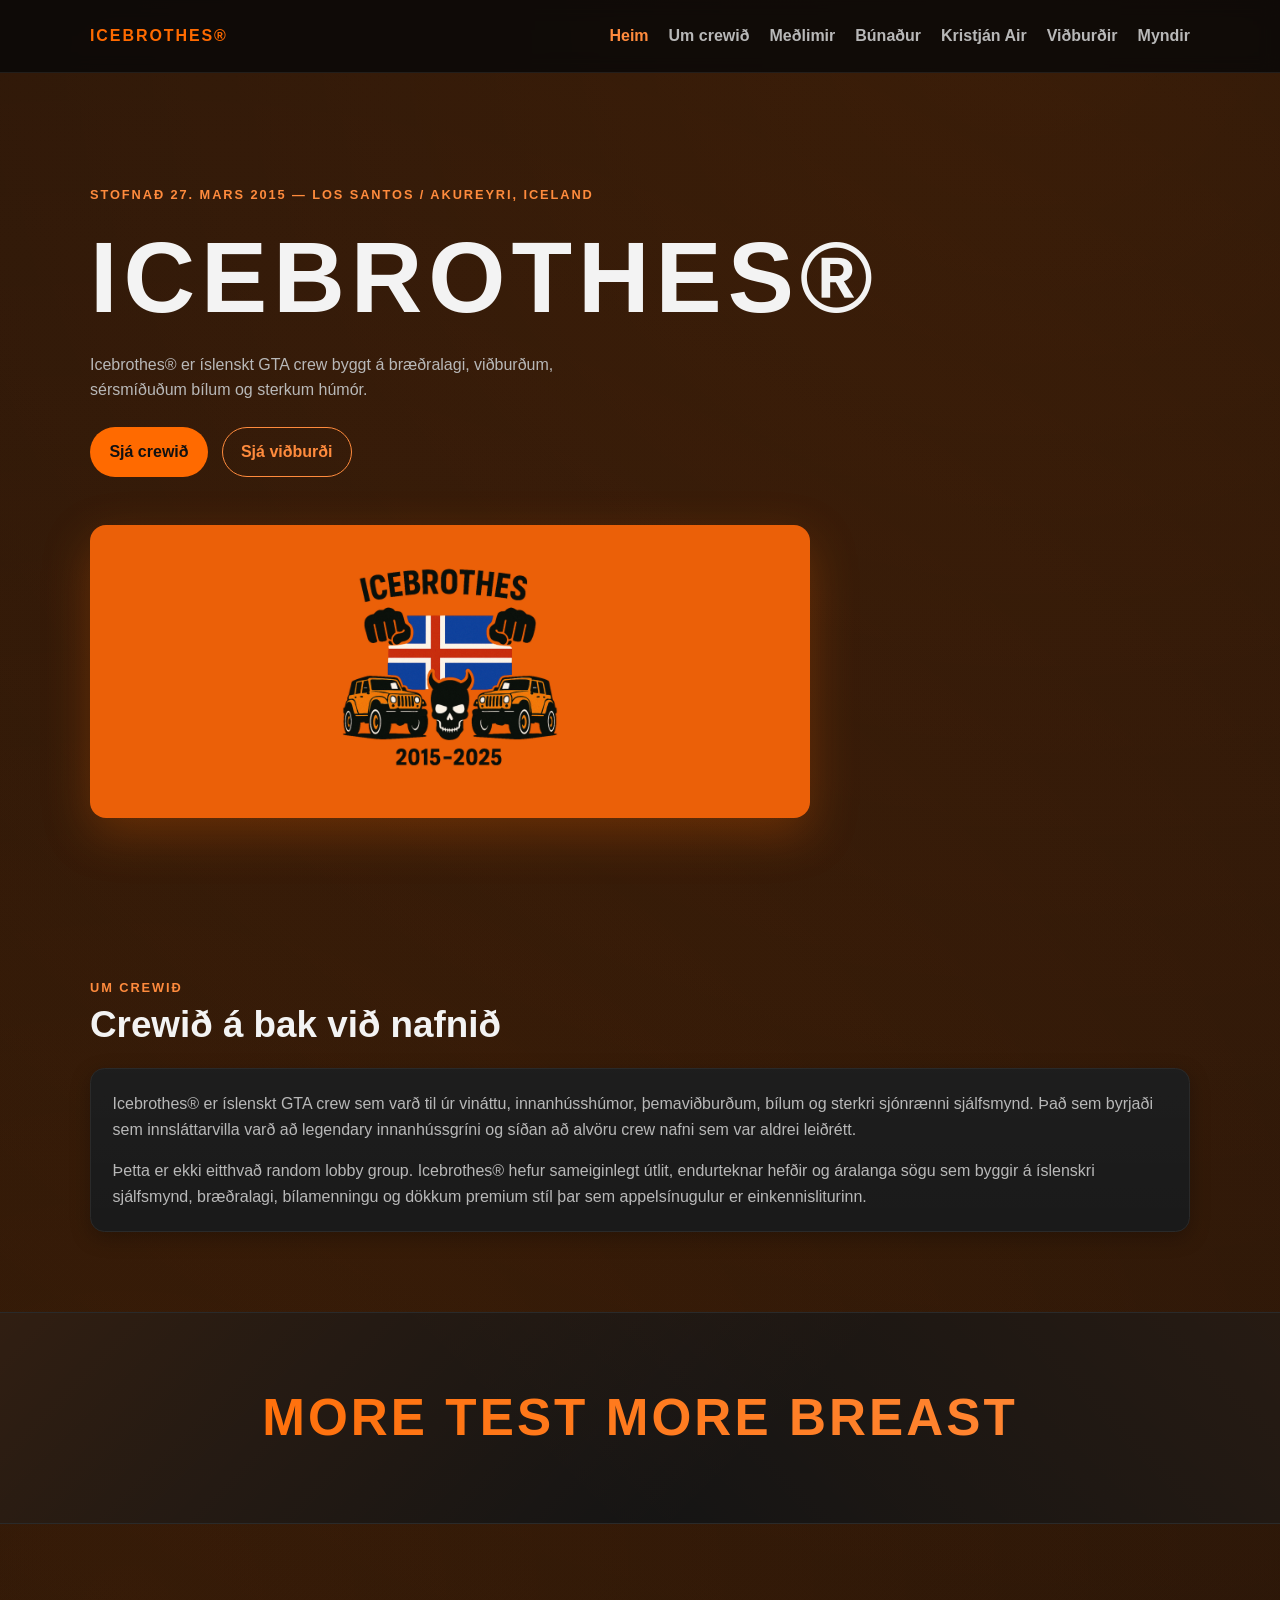
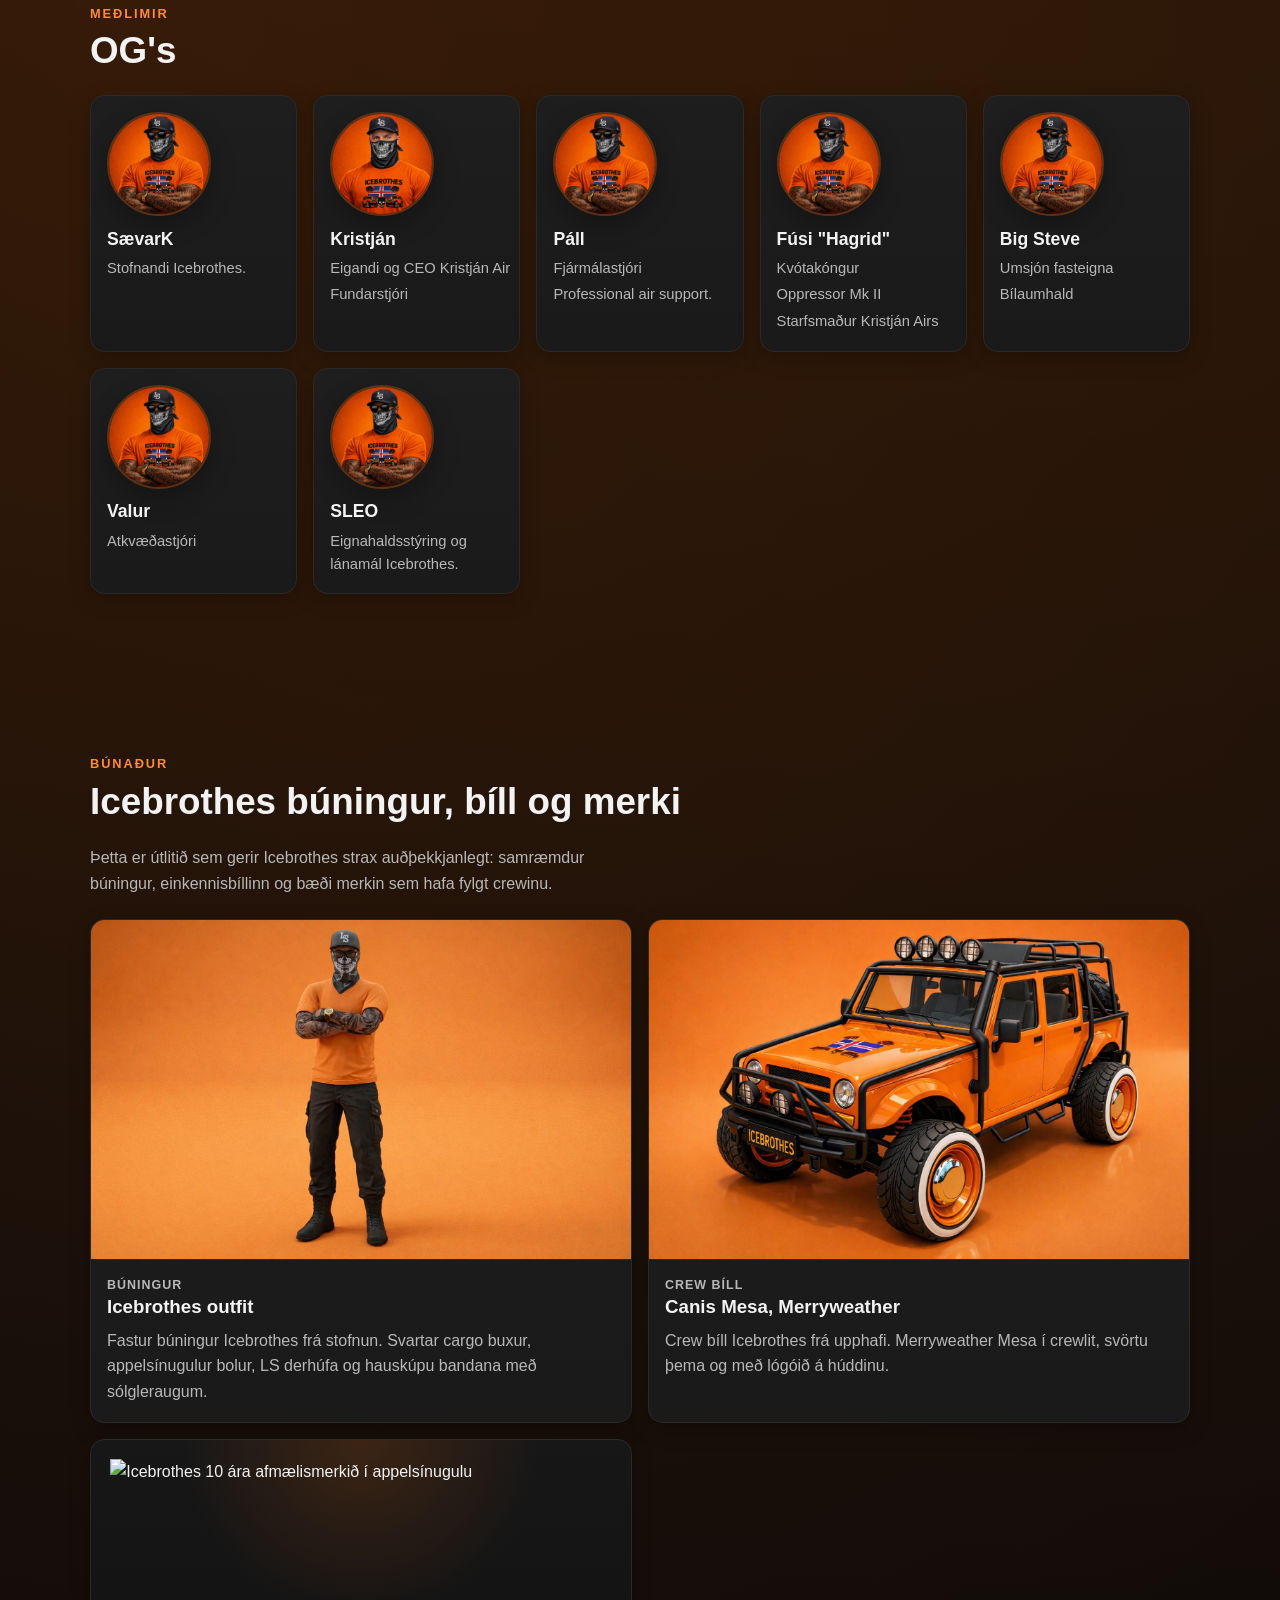
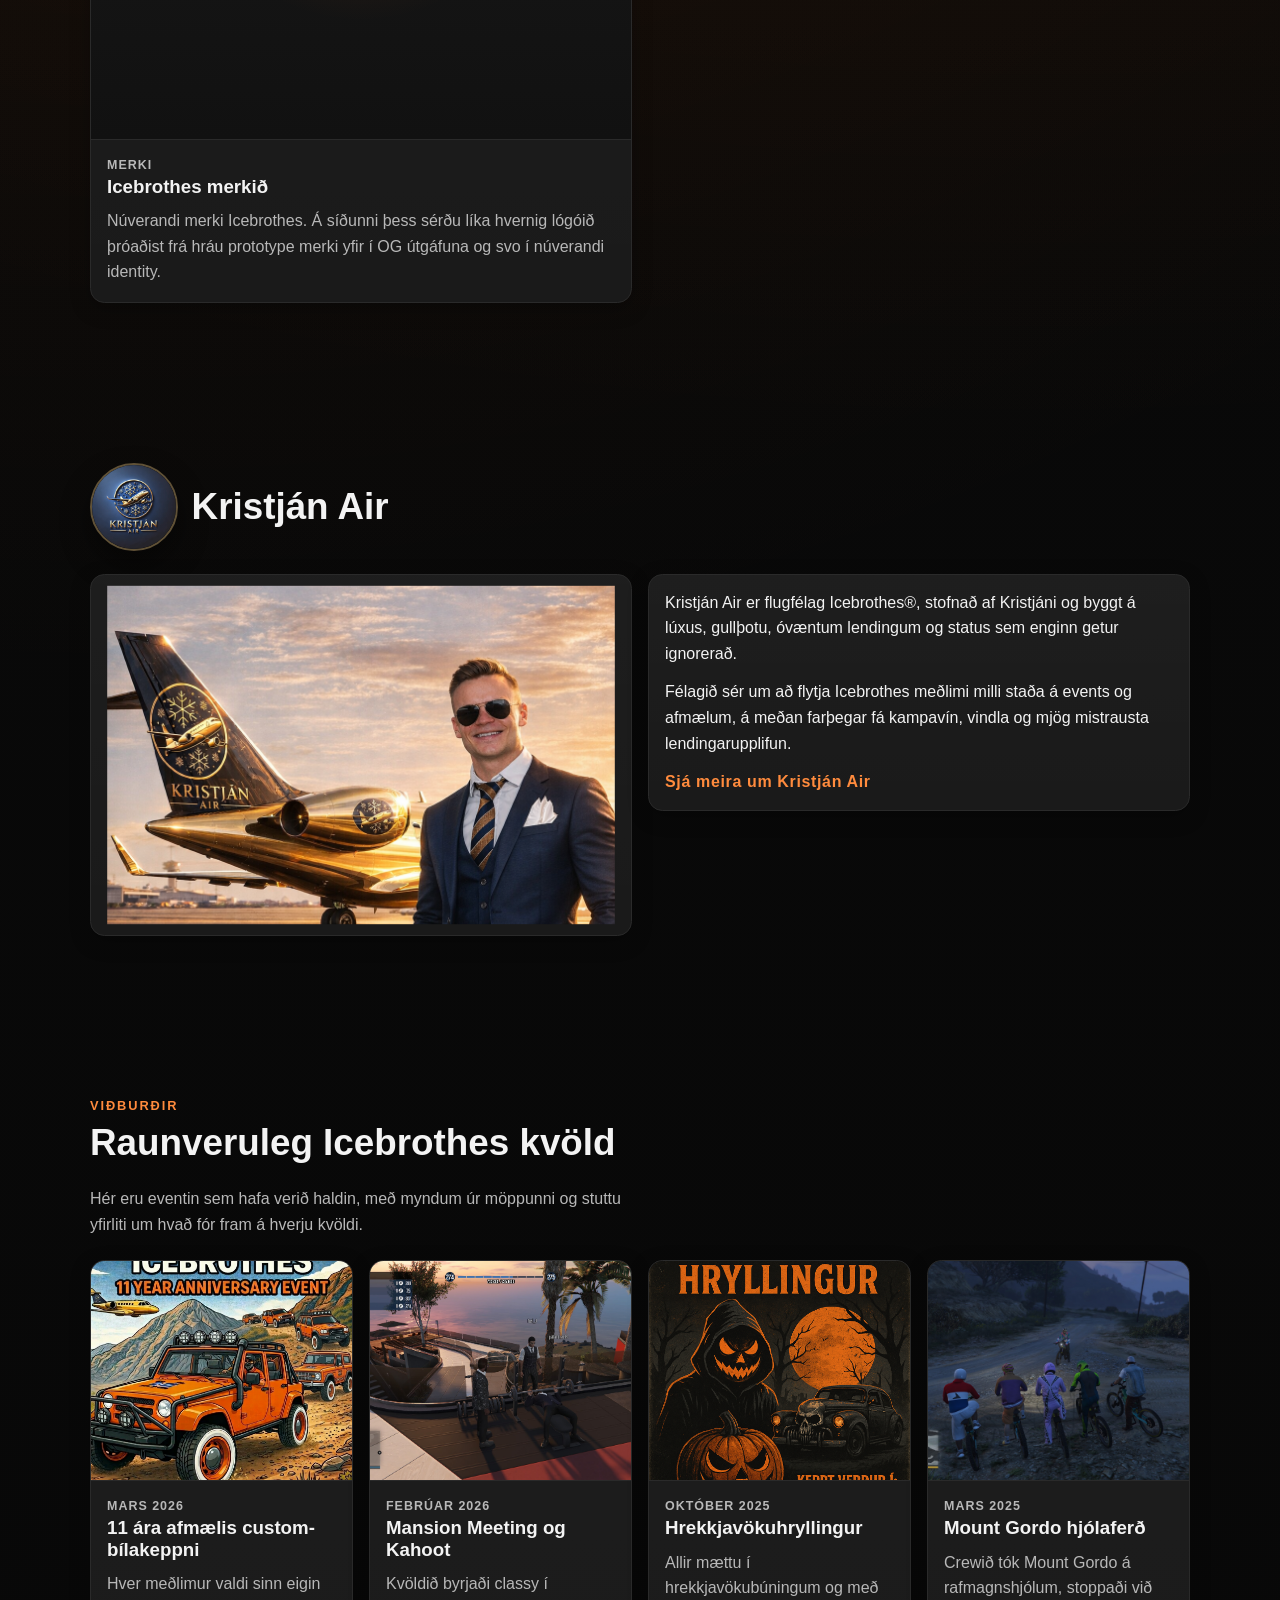
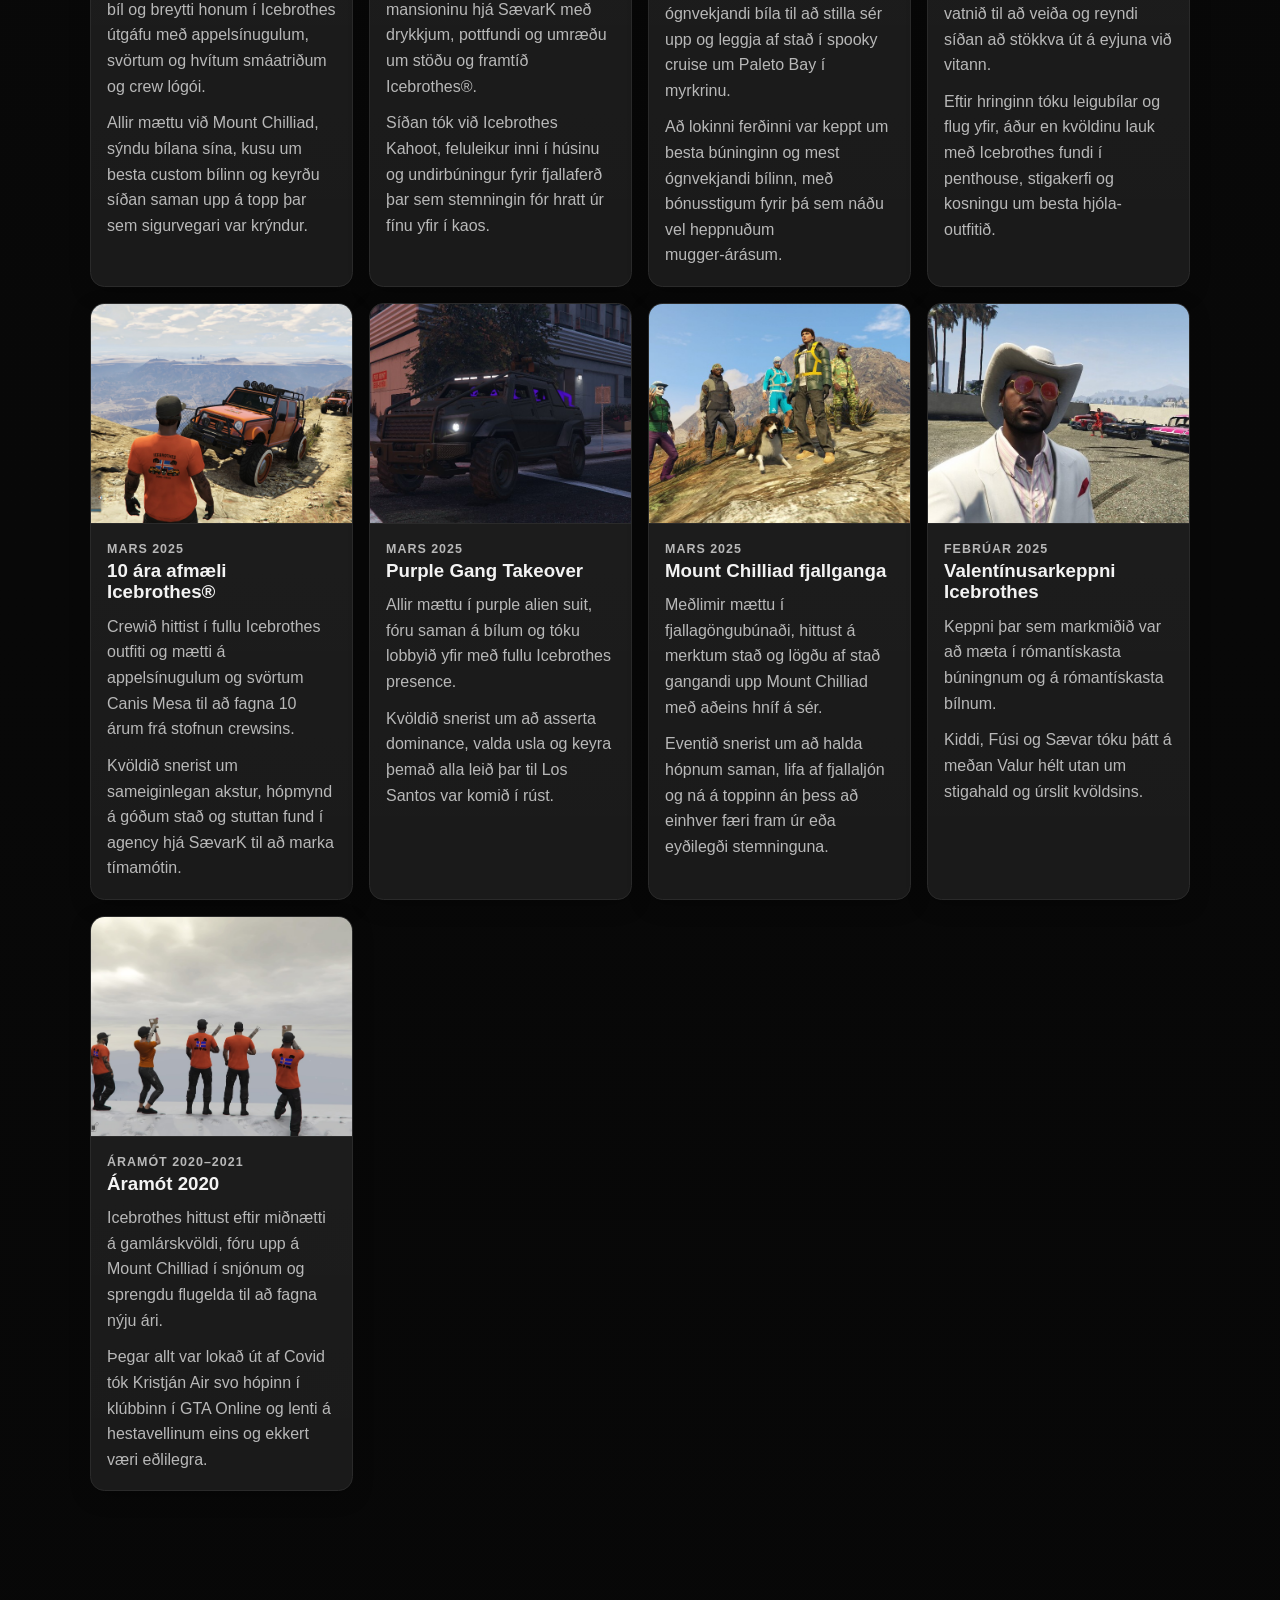
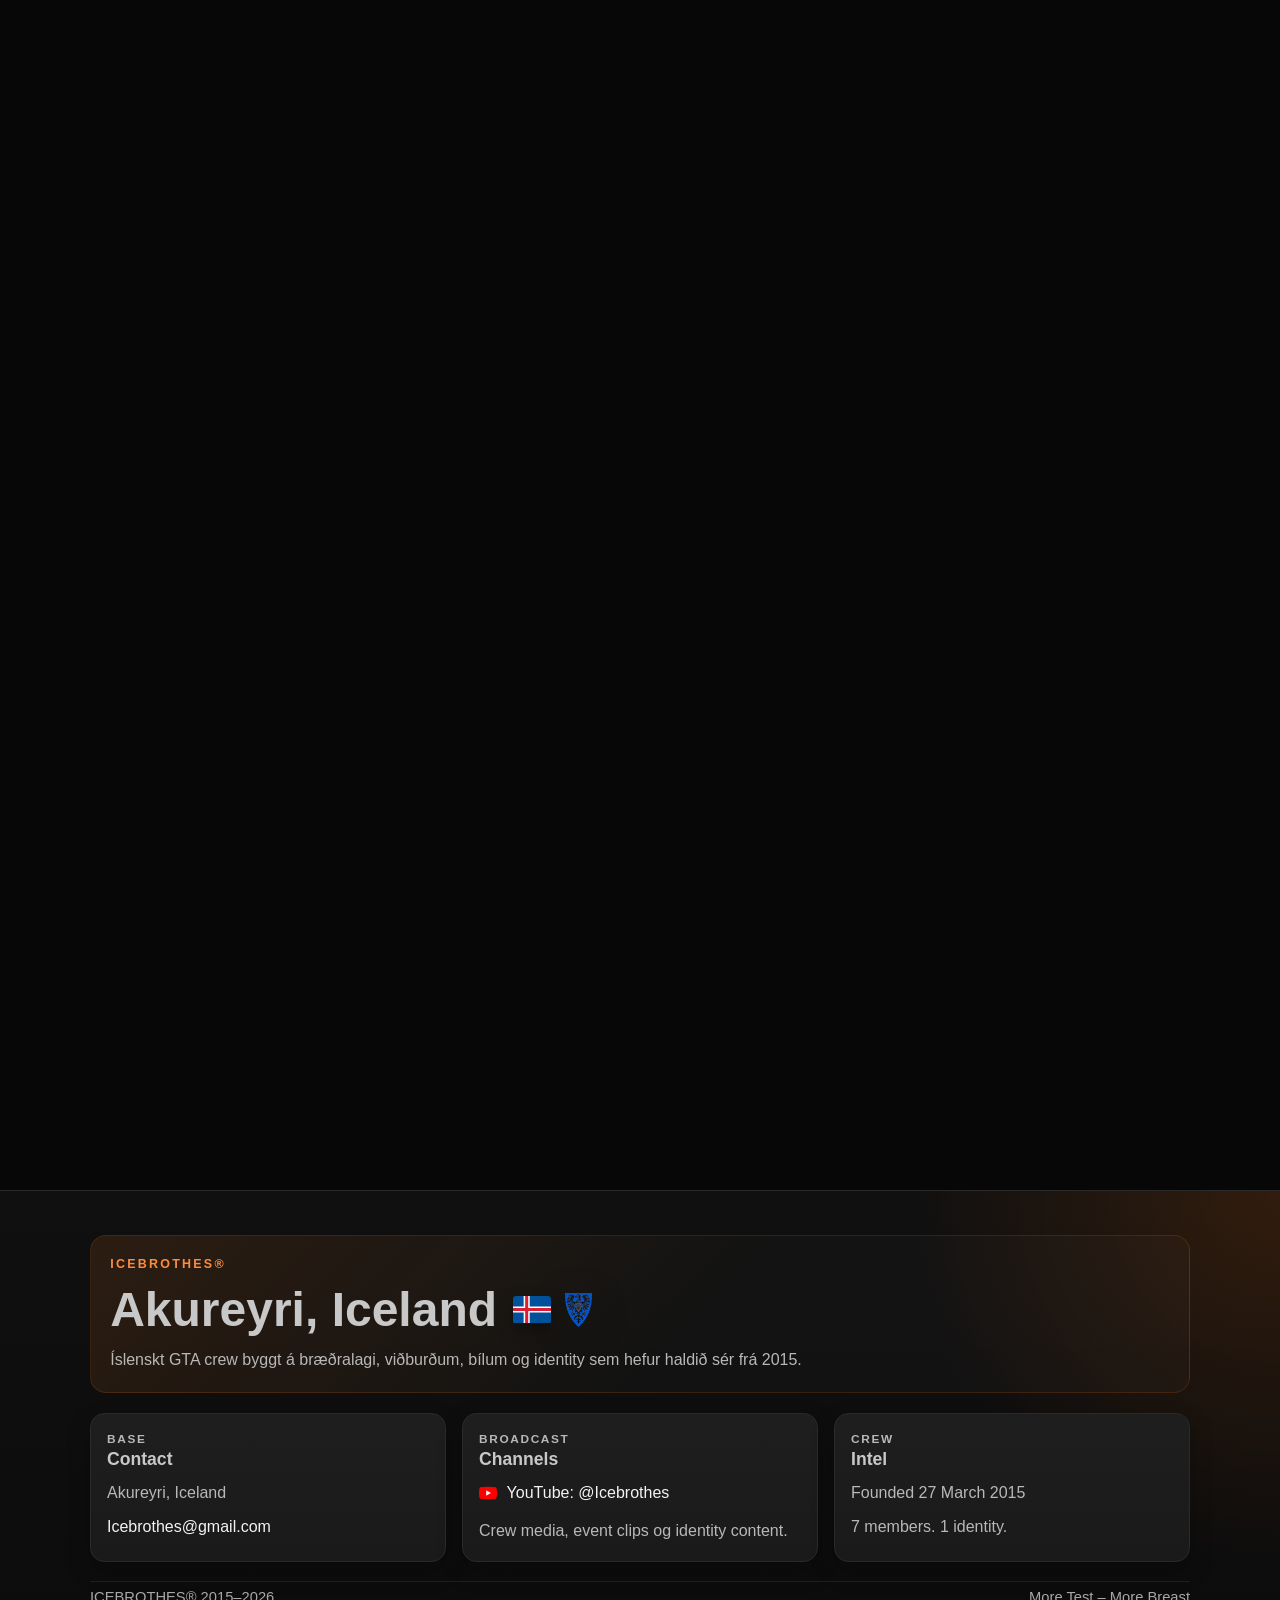
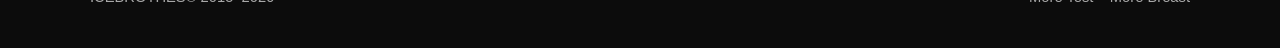
==== commit 4c4a9563: "a a" ====
--- a/index.html
+++ b/index.html
@@ -3,10 +3,25 @@
 <head>
   <meta charset="UTF-8" />
   <meta name="viewport" content="width=device-width, initial-scale=1.0" />
+  <meta name="asset-version" content="20260412" />
   <meta name="description" content="Icebrothes® — íslenskt GTA crew. Appelsínugult blóð. Svartaðir bílar." />
+  <meta name="theme-color" content="#111111" />
+  <meta name="apple-mobile-web-app-capable" content="yes" />
+  <meta name="apple-mobile-web-app-title" content="Icebrothes" />
   <title>Icebrothes® | Íslenskt GTA crew</title>
-  <link rel="icon" type="image/png" href="Photos/Logos/Icebrothes_AnniversaryLogo_Orange.png" />
-  <link rel="stylesheet" href="style.css" />
+  <script>
+    window.getAssetUrl = function (path) {
+      const version = document
+        .querySelector('meta[name="asset-version"]')
+        ?.getAttribute('content');
+      return version ? path + '?v=' + version : path;
+    };
+
+    document.write('<link rel="icon" type="image/png" href="' + window.getAssetUrl('Photos/Logos/Icebrothes_AnniversaryLogo_Orange.png') + '" />');
+    document.write('<link rel="apple-touch-icon" href="' + window.getAssetUrl('Photos/Logos/Icebrothes_AnniversaryLogo_Orange.png') + '" />');
+    document.write('<link rel="manifest" href="' + window.getAssetUrl('site.webmanifest') + '" />');
+    document.write('<link rel="stylesheet" href="' + window.getAssetUrl('style.css') + '" />');
+  </script>
 </head>
 <body>
   <a class="skip-link" href="#home">Sleppa í efni</a>
@@ -192,24 +207,12 @@
         </div>
         <div class="kristjan-air-copy">
           <p>
-            Kristján Air er innra airline sub-brand Icebrothes®, í eigu og rekstri Kristjáns. Þetta er raunverulegur hluti af crew lore-inu,
-            ekki bara eitthvert aukagrín.
+            Kristján Air er flugfélag Icebrothes®, stofnað af Kristjáni og byggt á lúxus, gullþotu, óvæntum lendingum og status sem enginn getur ignorerað.
           </p>
           <p>
-            Merkið byggir á navy og gylltu premium airline útliti, gullinni einkaþotu og einni varanlegri óvissu:
-            enginn veit nokkurn tímann hvort flugið endar í lúxus eða hörmung.
+            Félagið sér um að flytja Icebrothes meðlimi milli staða á events og afmælum, á meðan farþegar fá kampavín, vindla og mjög mistrausta lendingarupplifun.
           </p>
-          <p>
-            Kristján Air sér um að koma Icebrothes meðlimum milli staða á sérstökum viðburðum og hefur sérhæft sig í lendingum á alls konar stöðum,
-            á meðan öryggi farþega er alltaf sagt vera í forgangi.
-          </p>
-          <p>
-            Kristján býður upp á kampavín og vindla meðan flugi stendur, uppfærir farþega reglulega um stöðu flugsins og selur upplifunina eins og
-            um fyrsta flokks þjónustu sé að ræða, jafnvel þegar útkoman virðist stundum mjög vafasöm.
-          </p>
-          <p>
-            Eini starfsmaðurinn er Fúsi "Hagrid", sem var ráðinn til Kristján Air vegna vaxandi vinsælda fyrirtækisins.
-          </p>
+          <p class="kristjan-air-more">Sjá meira um Kristján Air</p>
         </div>
       </a>
     </section>
@@ -446,6 +449,8 @@
     </div>
   </footer>
 
-  <script src="script.js"></script>
+  <script>
+    document.write('<script src="' + window.getAssetUrl('script.js') + '"><\/script>');
+  </script>
 </body>
 </html>
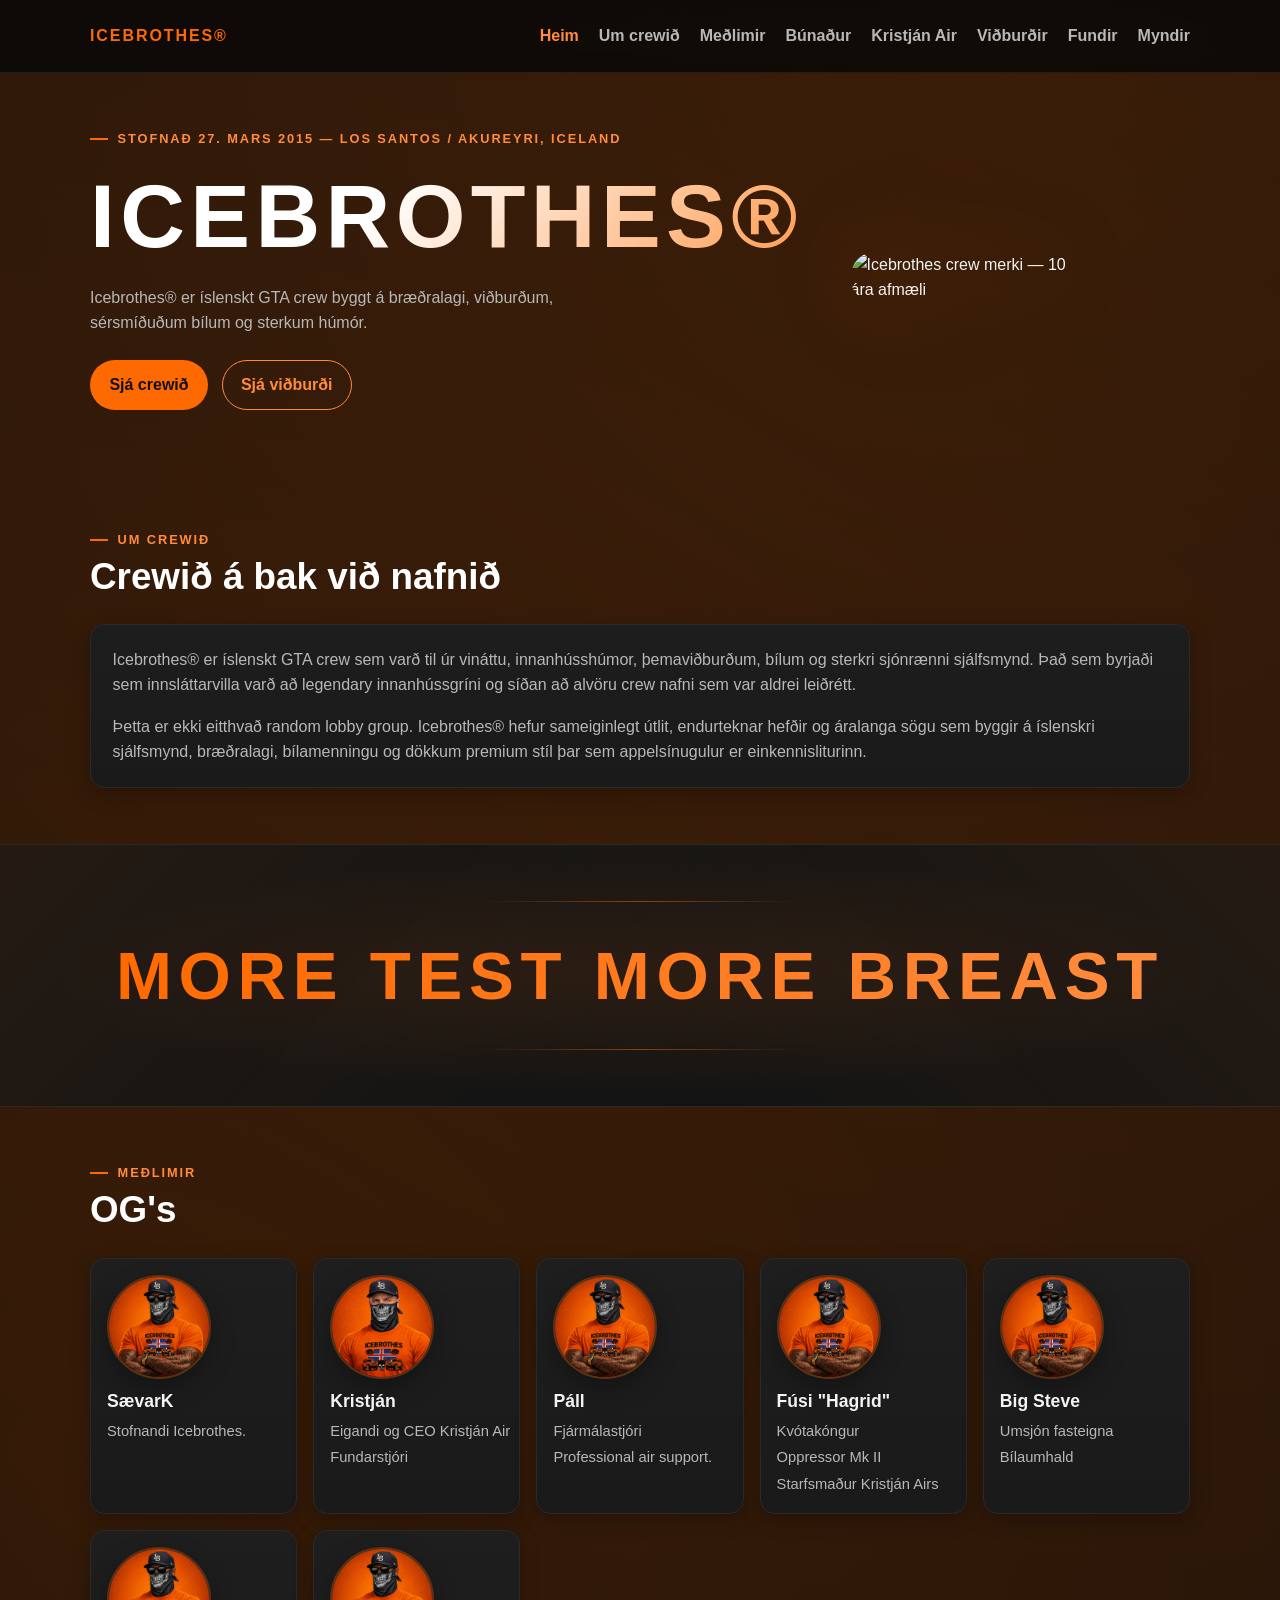
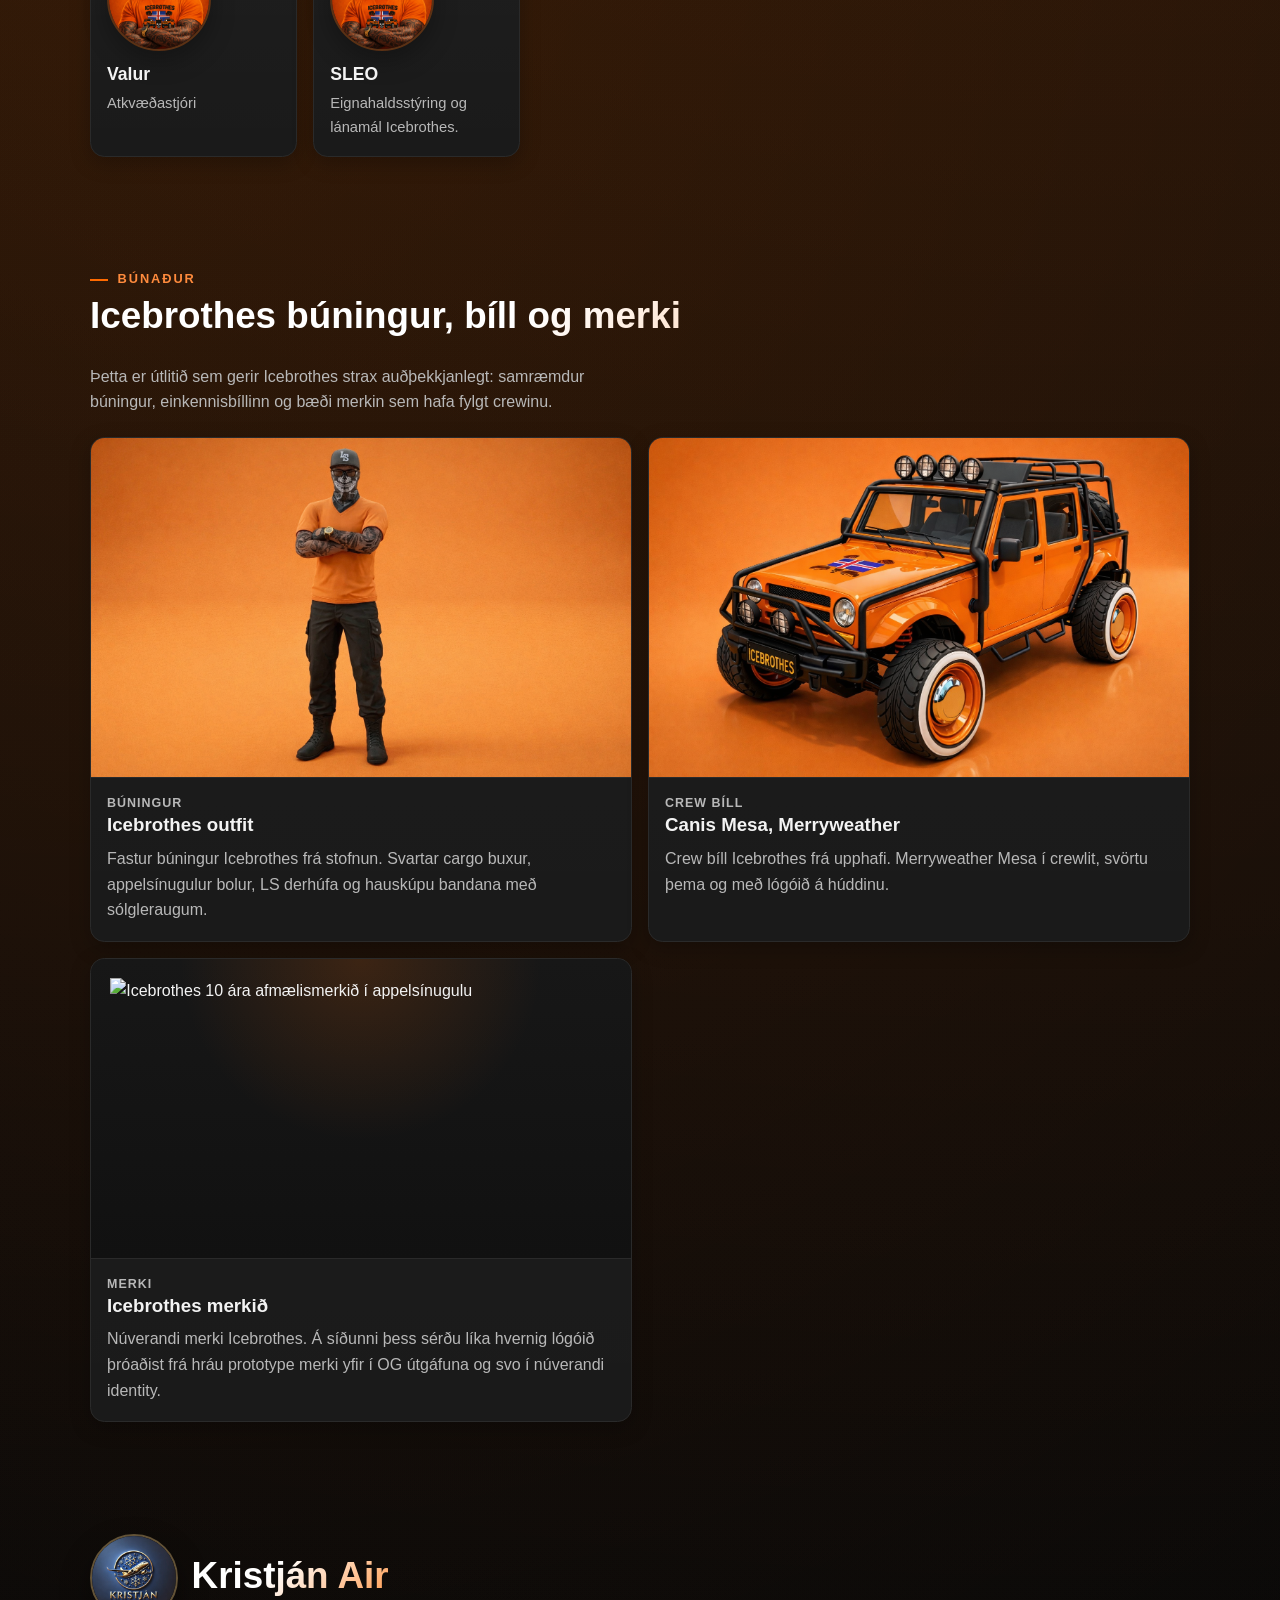
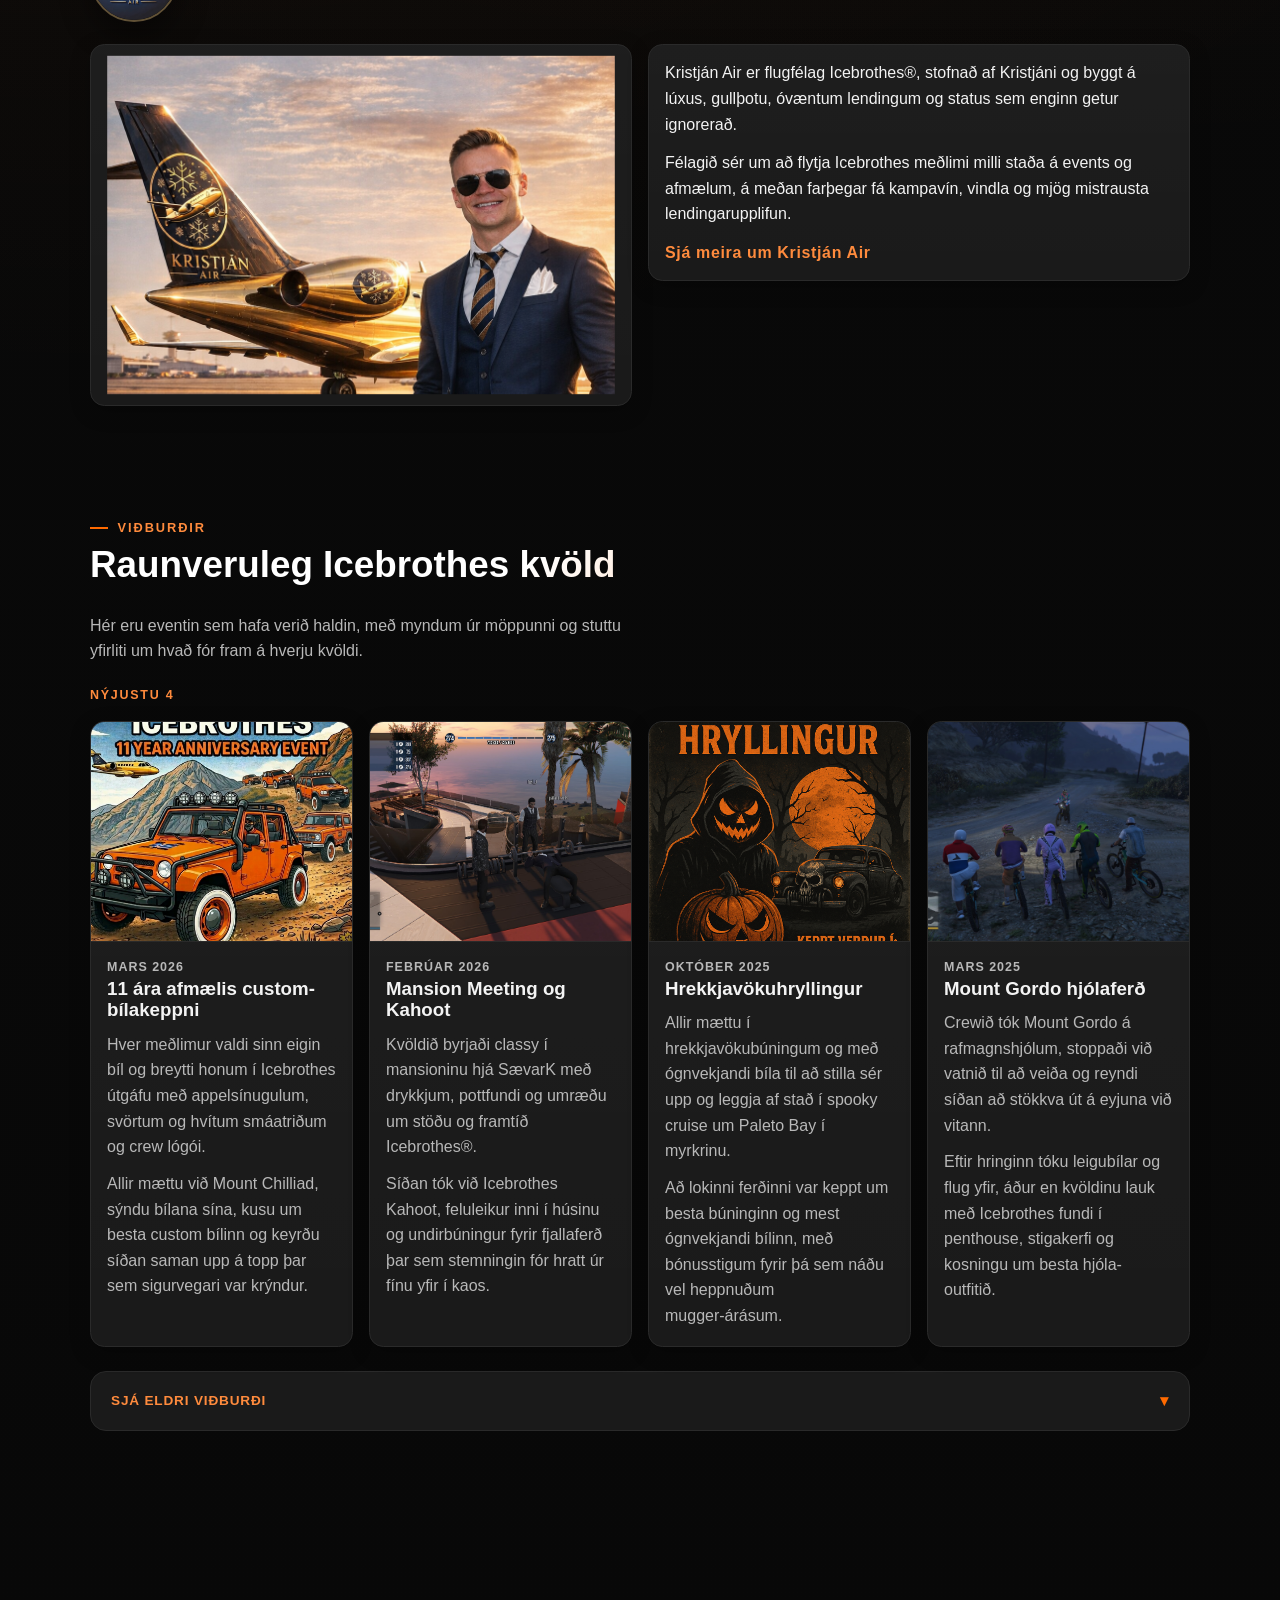
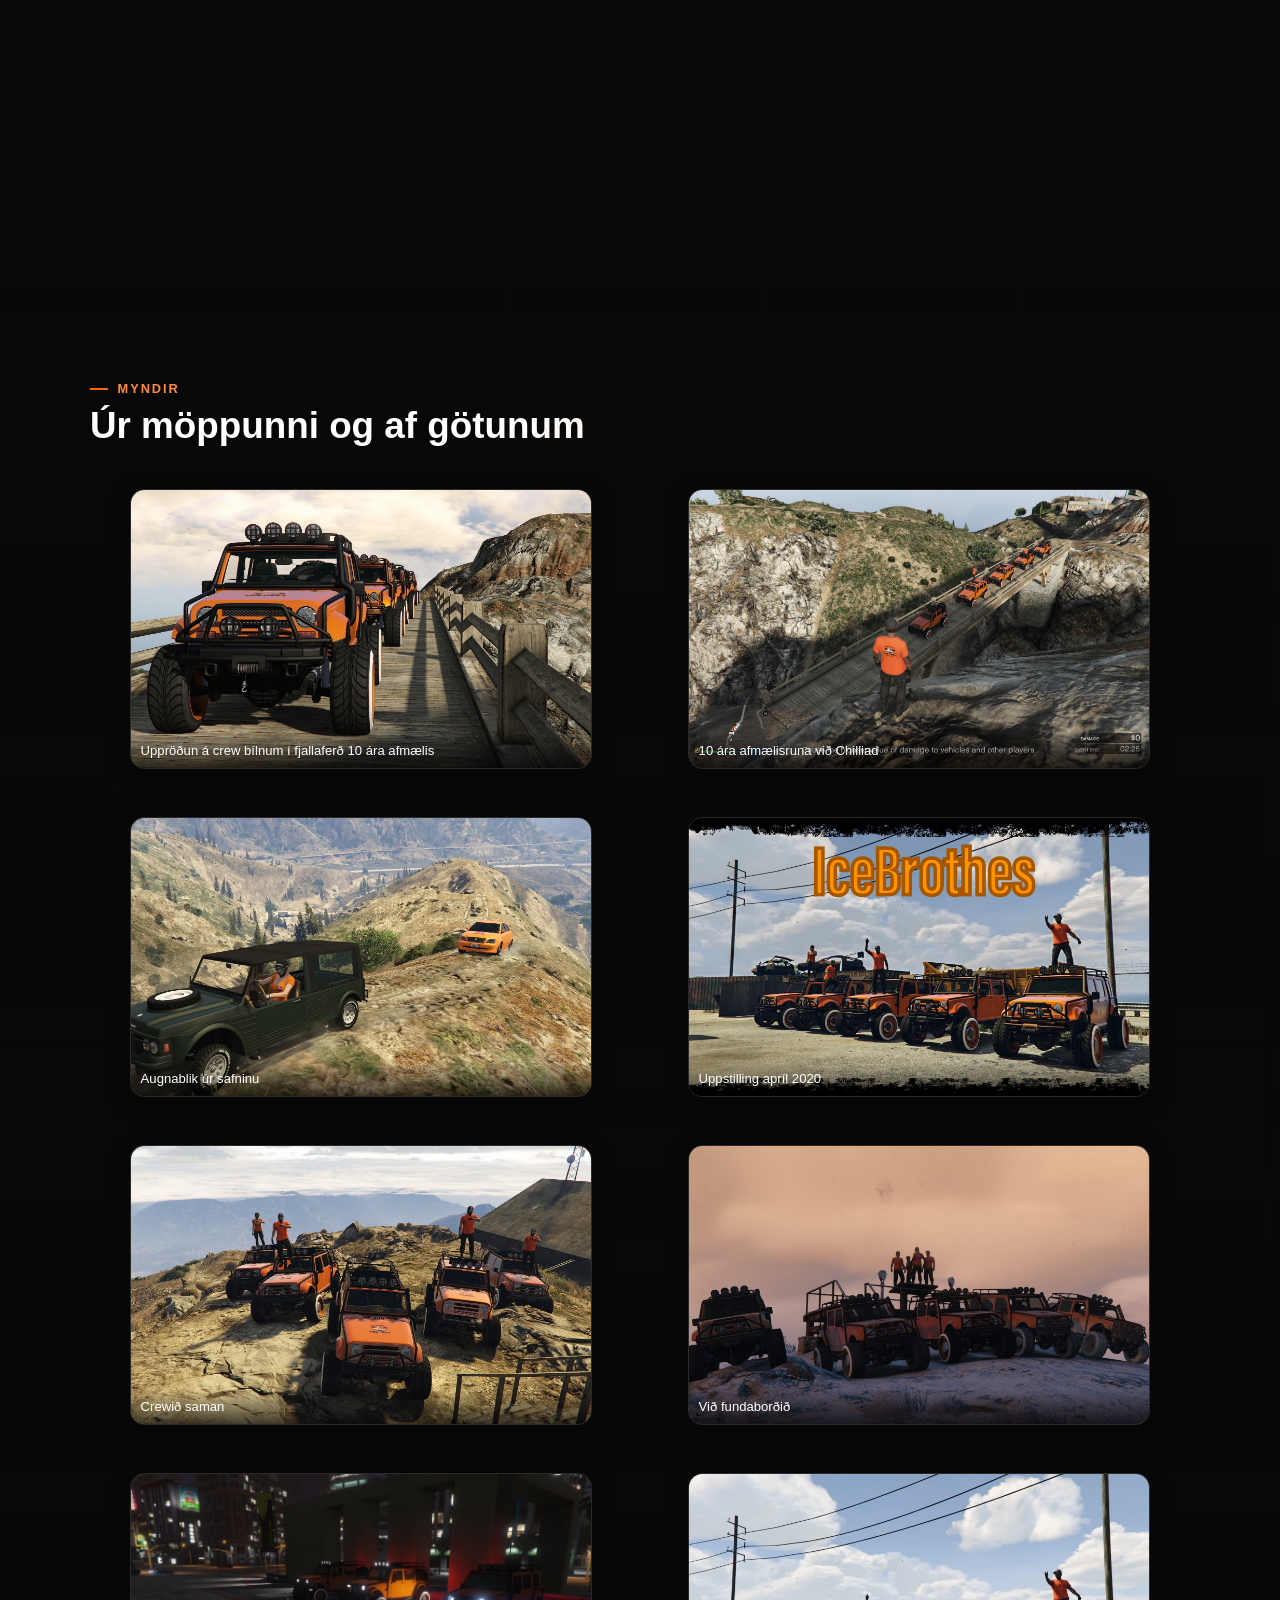
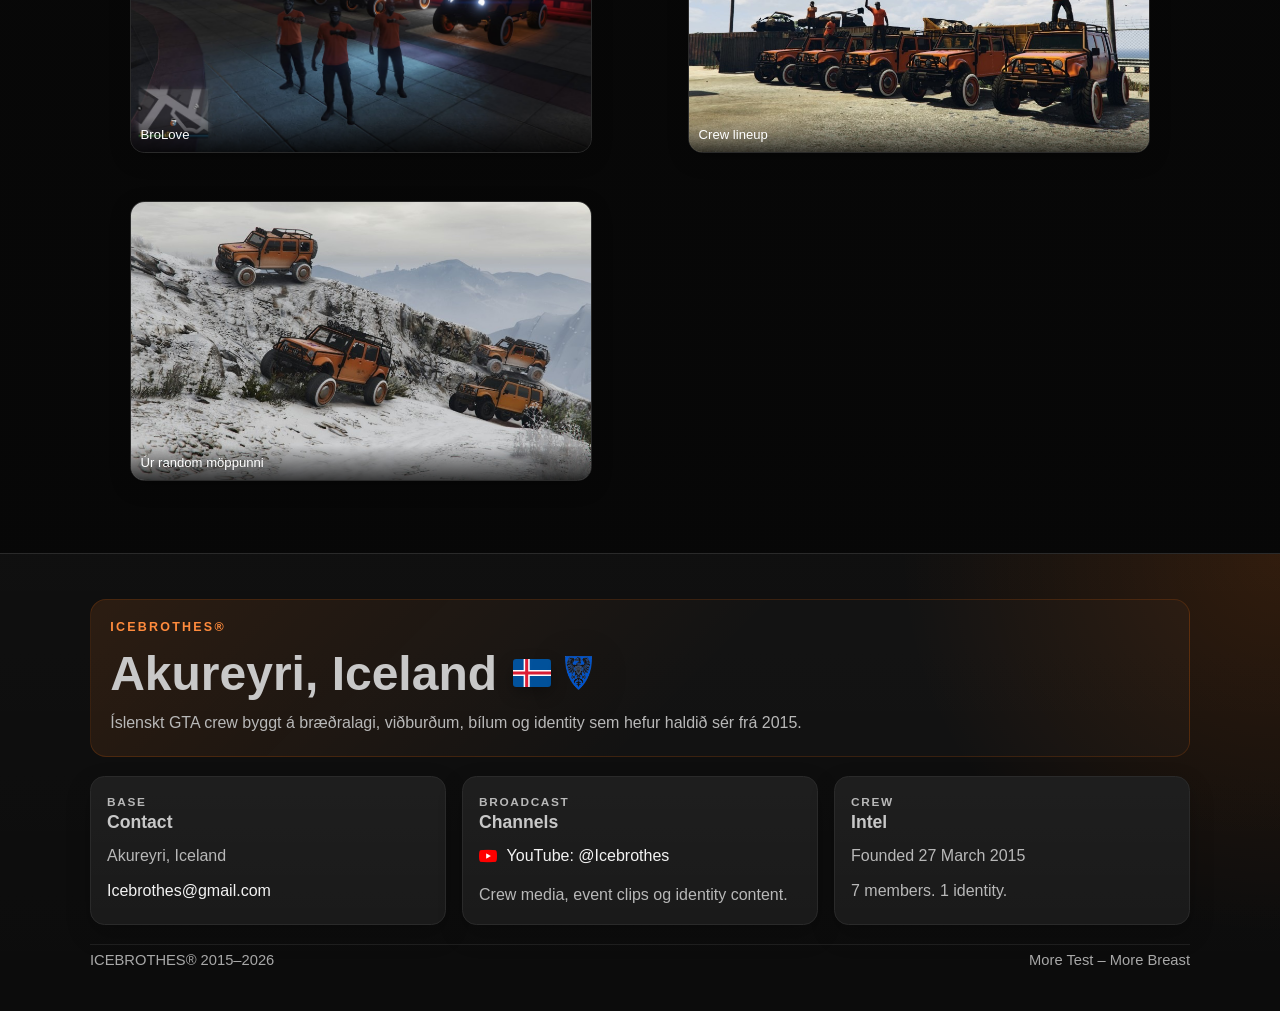
==== commit 36a203ea: "a a" ====
--- a/index.html
+++ b/index.html
@@ -3,12 +3,13 @@
 <head>
   <meta charset="UTF-8" />
   <meta name="viewport" content="width=device-width, initial-scale=1.0" />
-  <meta name="asset-version" content="20260412" />
+  <meta name="asset-version" content="20260414m" />
   <meta name="description" content="Icebrothes® — íslenskt GTA crew. Appelsínugult blóð. Svartaðir bílar." />
   <meta name="theme-color" content="#111111" />
   <meta name="apple-mobile-web-app-capable" content="yes" />
   <meta name="apple-mobile-web-app-title" content="Icebrothes" />
   <title>Icebrothes® | Íslenskt GTA crew</title>
+  <link rel="canonical" href="https://icebrothes.page/" />
   <script>
     window.getAssetUrl = function (path) {
       const version = document
@@ -41,6 +42,7 @@
         <li><a href="#identity">Búnaður</a></li>
         <li><a href="#kristjan-air">Kristján Air</a></li>
         <li><a href="#events">Viðburðir</a></li>
+        <li><a href="fundir.html">Fundir</a></li>
         <li><a href="#gallery">Myndir</a></li>
       </ul>
     </nav>
@@ -57,11 +59,12 @@
         <a class="btn btn-primary" href="#members">Sjá crewið</a>
         <a class="btn btn-ghost" href="#events">Sjá viðburði</a>
       </div>
-      <img
-        class="hero-logo"
-        src="Photos/Logos/Icebrothes_Widescreen.png"
-        alt="Icebrothes crew merki — 2015–2025"
-      />
+      <div class="hero-logo-wrap">
+        <img
+          src="Photos/Logos/Icebrothes_AnniversaryLogo_Orange.png"
+          alt="Icebrothes crew merki — 10 ára afmæli"
+        />
+      </div>
     </section>
 
     <section id="about" class="section container reveal">
@@ -225,6 +228,7 @@
       <p class="lead events-intro">
         Hér eru eventin sem hafa verið haldin, með myndum úr möppunni og stuttu yfirliti um hvað fór fram á hverju kvöldi.
       </p>
+      <p class="events-latest-label">Nýjustu 4</p>
       <div class="card-grid events-grid">
         <article class="card event-card">
           <a class="card-link" href="detail.html?slug=event-11-year-anniversary">
@@ -286,81 +290,81 @@
             </div>
           </a>
         </article>
-        <article class="card event-card">
-          <a class="card-link" href="detail.html?slug=event-10-year-anniversary">
-            <img src="Photos/Events/10Year-Annniv/IMG_4369.JPEG" alt="10 ára afmæli Icebrothes" />
-            <div class="event-copy">
-              <p class="event-meta">Mars 2025</p>
-              <h3>10 ára afmæli Icebrothes®</h3>
-              <p>
-                Crewið hittist í fullu Icebrothes outfiti og mætti á appelsínugulum og svörtum Canis Mesa til að fagna 10 árum frá stofnun crewsins.
-              </p>
-              <p>
-                Kvöldið snerist um sameiginlegan akstur, hópmynd á góðum stað og stuttan fund í agency hjá SævarK til að marka tímamótin.
-              </p>
-            </div>
-          </a>
-        </article>
-        <article class="card event-card">
-          <a class="card-link" href="detail.html?slug=event-purple-gang-takeover">
-            <img src="Photos/Events/PurpleGangTakeOver/purplegang.jpg" alt="Purple Gang Takeover hjá Icebrothes" />
-            <div class="event-copy">
-              <p class="event-meta">Mars 2025</p>
-              <h3>Purple Gang Takeover</h3>
-              <p>
-                Allir mættu í purple alien suit, fóru saman á bílum og tóku lobbyið yfir með fullu Icebrothes presence.
-              </p>
-              <p>
-                Kvöldið snerist um að asserta dominance, valda usla og keyra þemað alla leið þar til Los Santos var komið í rúst.
-              </p>
-            </div>
-          </a>
-        </article>
-        <article class="card event-card">
-          <a class="card-link" href="detail.html?slug=event-mount-chilliad-hike">
-            <img src="Photos/Events/Fjallganga/mountainhikePhoto_Main.jpg" alt="Hópskot úr Mount Chilliad fjallgöngu" />
-            <div class="event-copy">
-              <p class="event-meta">Mars 2025</p>
-              <h3>Mount Chilliad fjallganga</h3>
-              <p>
-                Meðlimir mættu í fjallagöngubúnaði, hittust á merktum stað og lögðu af stað gangandi upp Mount Chilliad með aðeins hníf á sér.
-              </p>
-              <p>
-                Eventið snerist um að halda hópnum saman, lifa af fjallaljón og ná á toppinn án þess að einhver færi fram úr eða eyðilegði stemninguna.
-              </p>
-            </div>
-          </a>
-        </article>
-        <article class="card event-card">
-          <a class="card-link" href="detail.html?slug=event-valentines-competition">
-            <img src="Photos/Events/Valentínusarkeppni Icebrothes/0_020.jpg" alt="Valentínusarkeppni Icebrothes" />
-            <div class="event-copy">
-              <p class="event-meta">Febrúar 2025</p>
-              <h3>Valentínusarkeppni Icebrothes</h3>
-              <p>
-                Keppni þar sem markmiðið var að mæta í rómantískasta búningnum og á rómantískasta bílnum.
-              </p>
-              <p>
-                Kiddi, Fúsi og Sævar tóku þátt á meðan Valur hélt utan um stigahald og úrslit kvöldsins.
-              </p>
-            </div>
-          </a>
-        </article>
-        <article class="card event-card">
-          <a class="card-link" href="detail.html?slug=event-new-year-2020">
-            <img src="Photos/Events/Áramót 2020/GTA.Online_31. desember 2020_03.jpg" alt="Áramót 2020 hjá Icebrothes á Mount Chilliad" />
-            <div class="event-copy">
-              <p class="event-meta">Áramót 2020–2021</p>
-              <h3>Áramót 2020</h3>
-              <p>
-                Icebrothes hittust eftir miðnætti á gamlárskvöldi, fóru upp á Mount Chilliad í snjónum og sprengdu flugelda til að fagna nýju ári.
-              </p>
-              <p>
-                Þegar allt var lokað út af Covid tók Kristján Air svo hópinn í klúbbinn í GTA Online og lenti á hestavellinum eins og ekkert væri eðlilegra.
-              </p>
-            </div>
-          </a>
-        </article>
+      </div>
+
+      <details class="events-timeline-toggle">
+        <summary>Sjá eldri viðburði</summary>
+        <div class="events-archive">
+          <section class="events-archive-year">
+            <p class="events-archive-year-label">2025</p>
+            <div class="events-archive-list">
+              <a class="events-archive-item" href="detail.html?slug=event-10-year-anniversary">
+                <span class="events-archive-date">Mars 2025</span>
+                <span class="events-archive-copy">
+                  <strong>10 ára afmæli Icebrothes®</strong>
+                  <span>Fullt outfit, crew bílarnir, group drive og milestone kvöld sem markaði tíu ára identity crewsins.</span>
+                </span>
+              </a>
+              <a class="events-archive-item" href="detail.html?slug=event-purple-gang-takeover">
+                <span class="events-archive-date">Mars 2025</span>
+                <span class="events-archive-copy">
+                  <strong>Purple Gang Takeover</strong>
+                  <span>Purple alien suits, sameiginleg keyrsla og lobby takeover þar sem Icebrothes mætti til að ráða stemningunni.</span>
+                </span>
+              </a>
+              <a class="events-archive-item" href="detail.html?slug=event-mount-chilliad-hike">
+                <span class="events-archive-date">Mars 2025</span>
+                <span class="events-archive-copy">
+                  <strong>Mount Chilliad fjallganga</strong>
+                  <span>Hiking gear, knives only og skýr regla um að halda hópnum saman alla leið upp fjallið.</span>
+                </span>
+              </a>
+              <a class="events-archive-item" href="detail.html?slug=event-valentines-competition">
+                <span class="events-archive-date">Febrúar 2025</span>
+                <span class="events-archive-copy">
+                  <strong>Valentínusarkeppni Icebrothes</strong>
+                  <span>Rómantískasta outfit-ið og bíllinn fengu sitt kvöld með formlegu stigahaldi hjá Val.</span>
+                </span>
+              </a>
+            </div>
+          </section>
+
+          <section class="events-archive-year">
+            <p class="events-archive-year-label">2020</p>
+            <div class="events-archive-list">
+              <a class="events-archive-item" href="detail.html?slug=event-new-year-2020">
+                <span class="events-archive-date">Áramót 2020–2021</span>
+                <span class="events-archive-copy">
+                  <strong>Áramót 2020</strong>
+                  <span>Snjóferð upp á Mount Chilliad, flugeldar eftir miðnætti og Kristján Air flug í klúbbinn.</span>
+                </span>
+              </a>
+            </div>
+          </section>
+        </div>
+      </details>
+    </section>
+
+    <section id="meetings" class="section container reveal">
+      <div class="section-heading">
+        <p class="eyebrow">Fundir</p>
+        <h2>Fundir og fundargerðir Icebrothes</h2>
+      </div>
+      <div class="meetings-home-panel">
+        <div class="panel">
+          <p>
+            Icebrothes tekur reglulega fundi eftir events og líka á random tímum þegar þarf að fara yfir stöðuna,
+            næstu viðburði, Kristján Air ruglið og framtíð crewsins í heild.
+          </p>
+          <p>
+            Í lok funda geta farið fram rekningarkosningar þar sem hver meðlimur fær eitt atkvæði eða getur sagt pass.
+            Ef einhver fær meira en 3 atkvæði er hann rekinn úr Icebrothes.
+          </p>
+        </div>
+        <div class="meetings-home-actions">
+          <a class="btn btn-primary" href="fundir.html">Opna Fundir</a>
+          <a class="btn btn-ghost" href="fundargerd-snidmat.html">Opna fundargerðarsniðmát</a>
+        </div>
       </div>
     </section>
 
@@ -372,14 +376,26 @@
       <div class="gallery-grid" aria-label="Myndir úr Icebrothes safninu">
         <figure class="gallery-item">
           <img src="Photos/Random/0_0.jpg" alt="Icebrothes crew bíll" />
-          <figcaption>Crew bíllinn</figcaption>
+          <figcaption>Uppröðun á crew bílnum í fjallaferð 10 ára afmælis</figcaption>
+        </figure>
+        <figure class="gallery-item">
+          <img src="Photos/Random/10araafmaelisrunutrchilliad.jpg" alt="10 ára afmælis keyrsla Icebrothes við Chilliad" />
+          <figcaption>10 ára afmælisruna við Chilliad</figcaption>
+        </figure>
+        <figure class="gallery-item">
+          <img src="Photos/Random/1212jpg.jpg" alt="Random mynd úr Icebrothes safninu" />
+          <figcaption>Augnablik úr safninu</figcaption>
+        </figure>
+        <figure class="gallery-item">
+          <img src="Photos/Random/4468202F-C4A6-4560-92C9-78BE7B8BE3DB.jpg" alt="Icebrothes moment úr random möppunni" />
+          <figcaption>Uppstilling apríl 2020</figcaption>
         </figure>
         <figure class="gallery-item">
           <img src="Photos/Random/crew.jpg" alt="Icebrothes crew saman" />
           <figcaption>Crewið saman</figcaption>
         </figure>
         <figure class="gallery-item">
-          <img src="Photos/Random/IcebrothesViðFundaborð.jpg" alt="Icebrothes við fundaborð" />
+          <img src="Photos/Random/IMG_7201.jpg" alt="Icebrothes við fundaborð eða samkomu" />
           <figcaption>Við fundaborðið</figcaption>
         </figure>
         <figure class="gallery-item">
